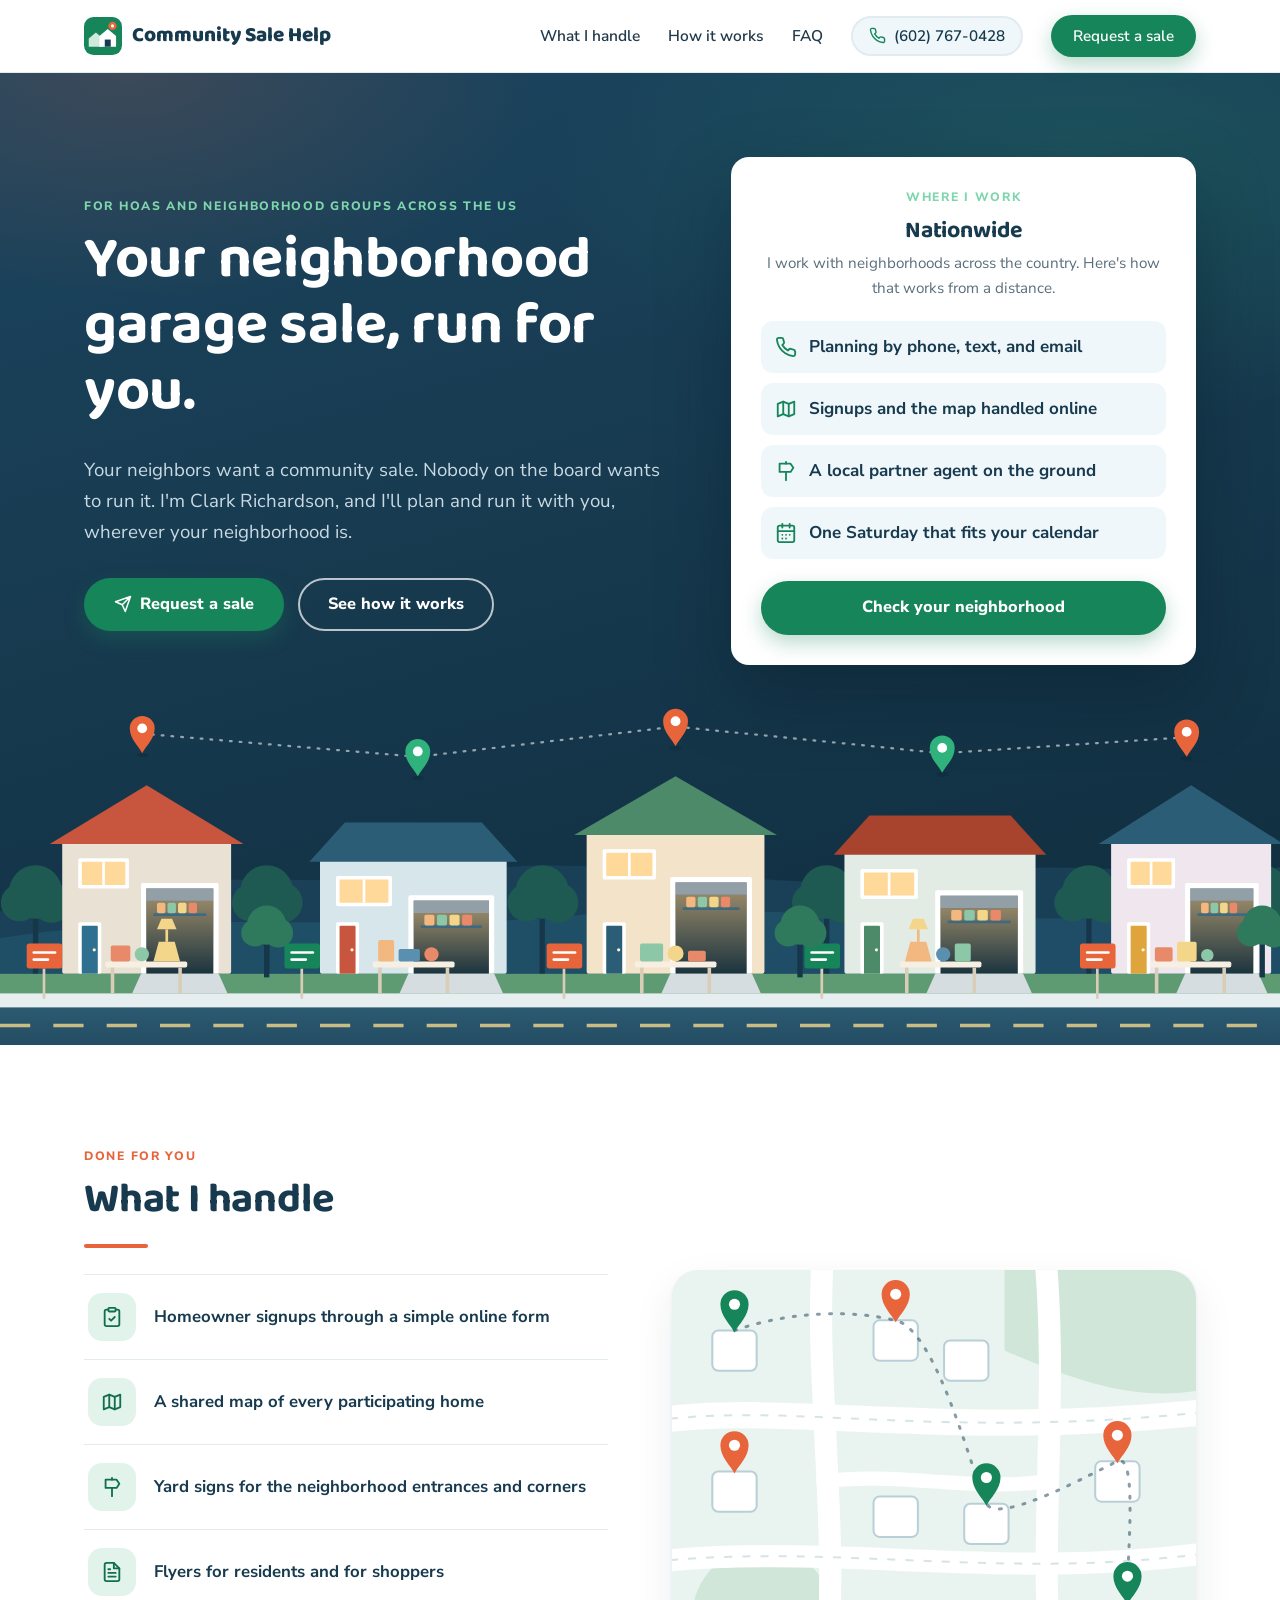
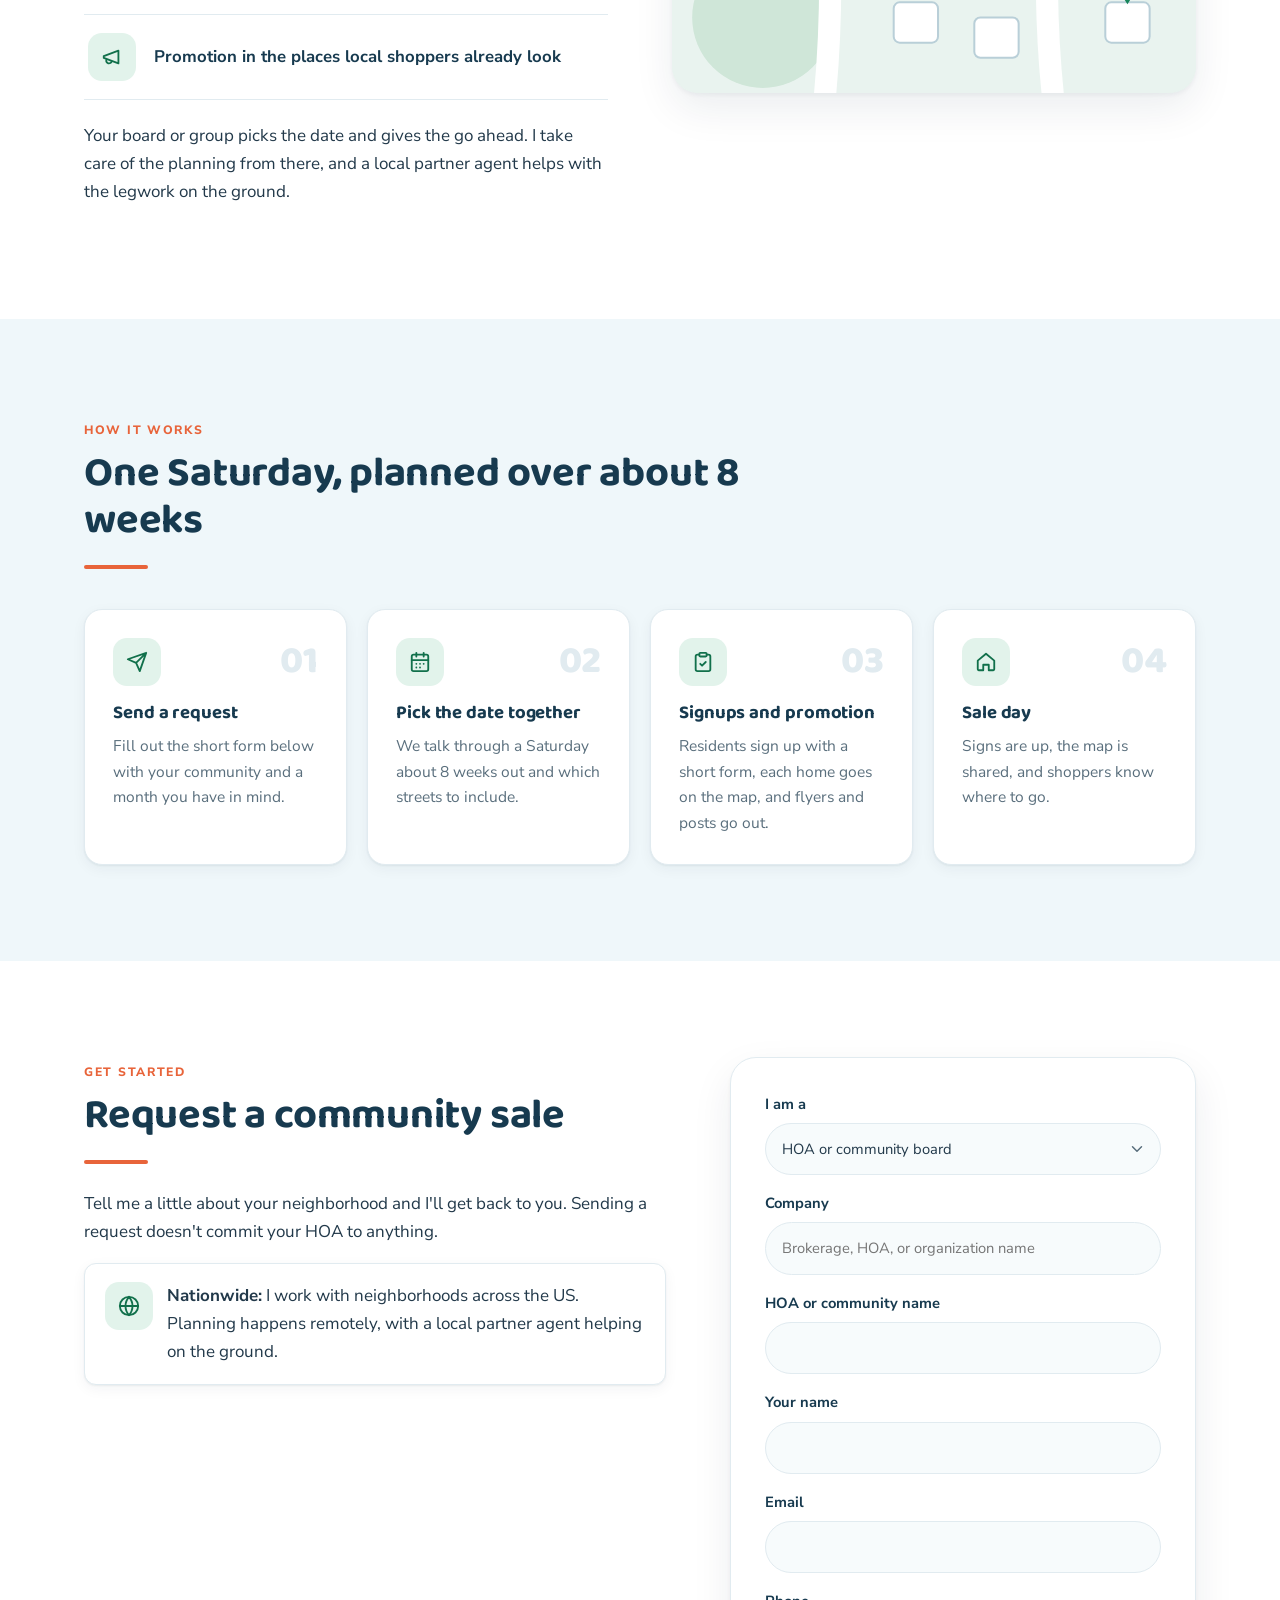
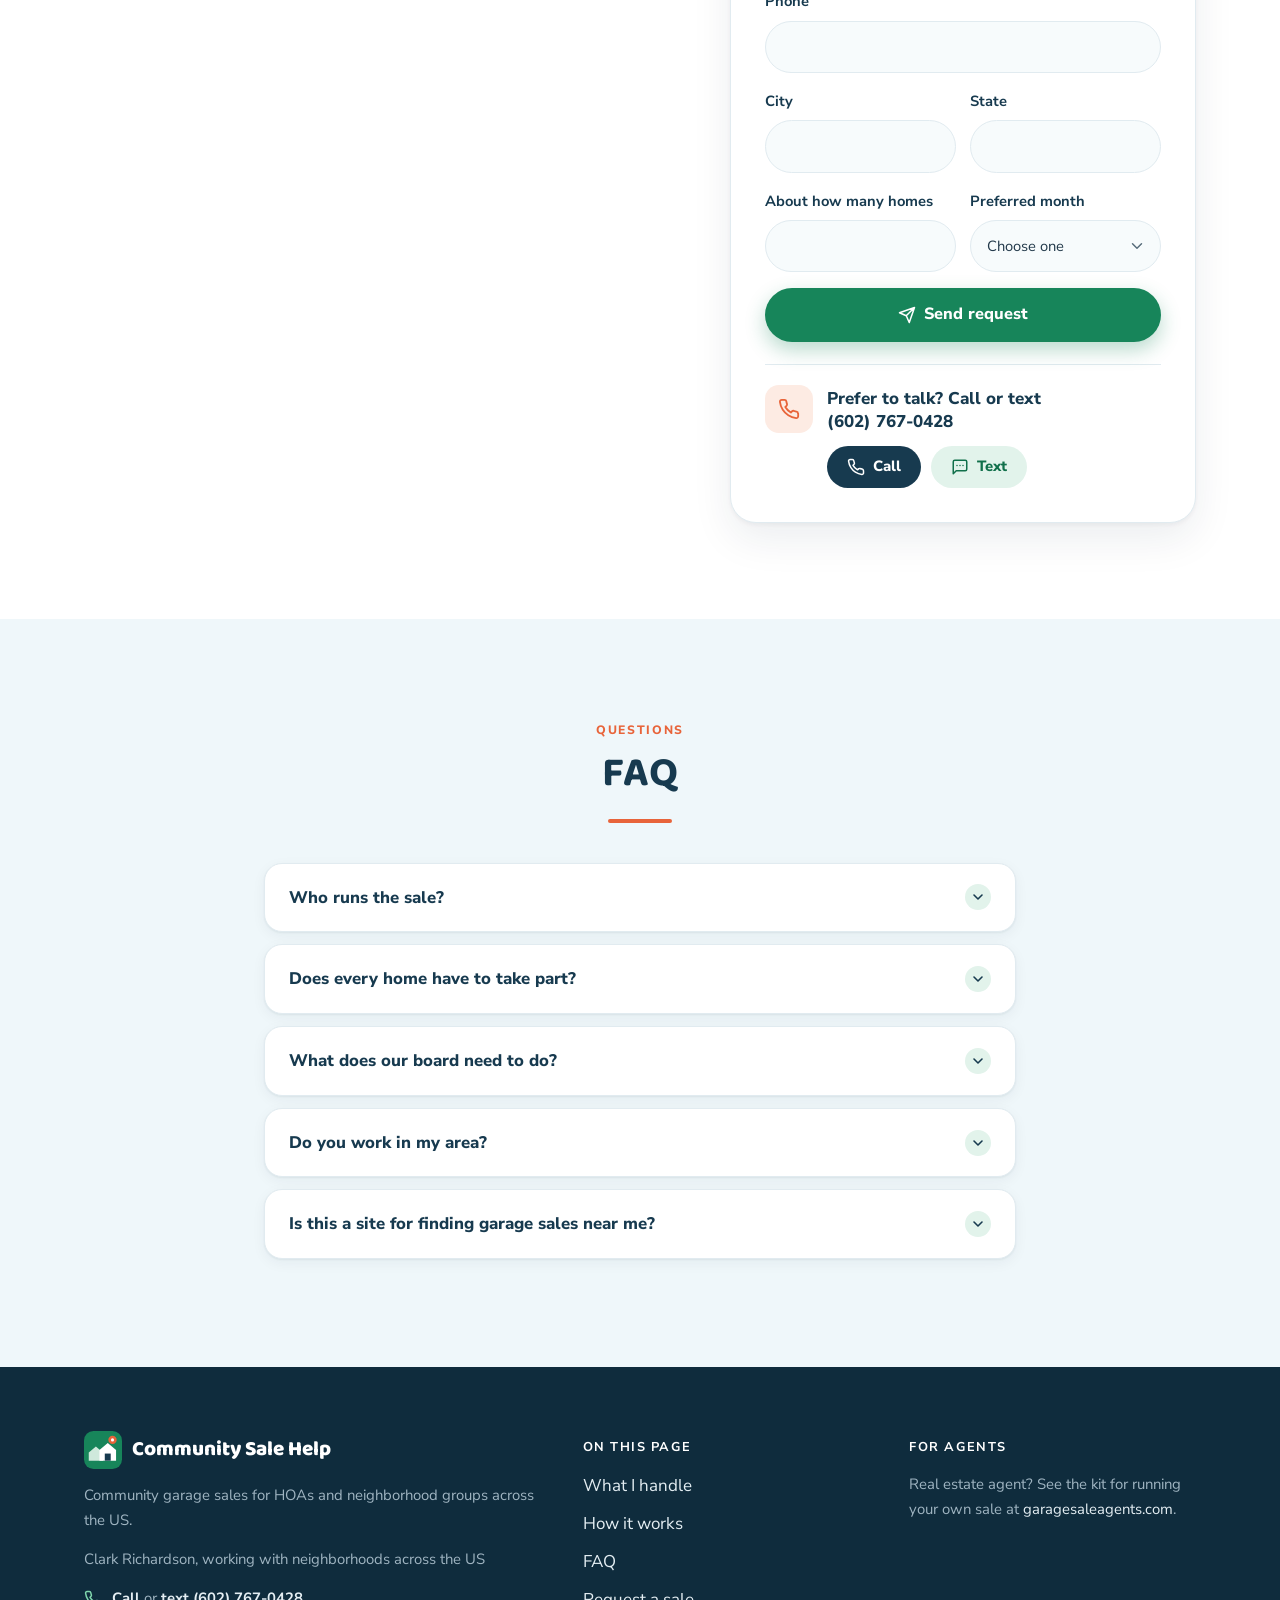
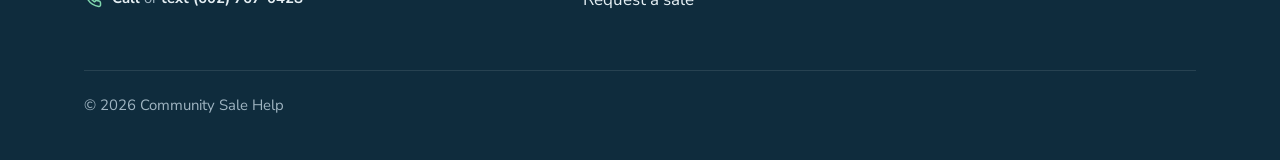
==== index.html @ 9a4fcc79 "Stack I am a and Company fields full width" ====
<!doctype html>
<html lang="en">
<head>
<meta charset="utf-8">
<meta name="viewport" content="width=device-width, initial-scale=1">
<title>Community Sale Help | Your neighborhood garage sale, run for you</title>
<meta name="description" content="A done for you community garage sale for HOAs and neighborhood groups anywhere in the US: signups, map, signs, flyers, and promotion.">
<meta name="theme-color" content="#173a4f">
<link rel="preload" href="fonts/baloo2.woff2" as="font" type="font/woff2" crossorigin>
<link rel="preload" href="fonts/nunitosans.woff2" as="font" type="font/woff2" crossorigin>
<link rel="stylesheet" href="styles.css">
<link rel="icon" href="assets/mark-hoa.svg" type="image/svg+xml">
</head>
<body class="theme-hoa">
<svg width="0" height="0" style="position:absolute" aria-hidden="true">
  <defs>
    <symbol id="i-check" viewBox="0 0 24 24"><path d="M20 6 9 17l-5-5"/></symbol>
    <symbol id="i-arrow" viewBox="0 0 24 24"><path d="M5 12h14M13 6l6 6-6 6"/></symbol>
    <symbol id="i-pin" viewBox="0 0 24 24"><path d="M20 10c0 6-8 12-8 12s-8-6-8-12a8 8 0 0 1 16 0Z"/><circle cx="12" cy="10" r="3"/></symbol>
    <symbol id="i-calendar" viewBox="0 0 24 24"><rect x="3" y="4" width="18" height="18" rx="2"/><path d="M16 2v4M8 2v4M3 10h18M8 14h.01M12 14h.01M16 14h.01M8 18h.01M12 18h.01"/></symbol>
    <symbol id="i-clipboard" viewBox="0 0 24 24"><rect x="8" y="2" width="8" height="4" rx="1"/><path d="M16 4h2a2 2 0 0 1 2 2v14a2 2 0 0 1-2 2H6a2 2 0 0 1-2-2V6a2 2 0 0 1 2-2h2"/><path d="m9 14 2 2 4-4"/></symbol>
    <symbol id="i-map" viewBox="0 0 24 24"><path d="M3 6.5 9 4l6 2.5L21 4v13.5L15 20l-6-2.5L3 20z"/><path d="M9 4v13.5M15 6.5V20"/></symbol>
    <symbol id="i-sign" viewBox="0 0 24 24"><path d="M12 13v9M12 2v2"/><path d="M5 4h12l3 4.5-3 4.5H5z"/></symbol>
    <symbol id="i-file" viewBox="0 0 24 24"><path d="M14 2H6a2 2 0 0 0-2 2v16a2 2 0 0 0 2 2h12a2 2 0 0 0 2-2V8z"/><path d="M14 2v6h6M16 13H8M16 17H8M10 9H8"/></symbol>
    <symbol id="i-megaphone" viewBox="0 0 24 24"><path d="m3 11 16-6v14L3 13z"/><path d="M11.6 16.8a3 3 0 1 1-5.8-1.6"/></symbol>
    <symbol id="i-chat" viewBox="0 0 24 24"><path d="M21 15a2 2 0 0 1-2 2H7l-4 4V5a2 2 0 0 1 2-2h14a2 2 0 0 1 2 2z"/><path d="M8 9h8M8 13h5"/></symbol>
    <symbol id="i-clock" viewBox="0 0 24 24"><circle cx="12" cy="12" r="10"/><path d="M12 6v6l4 2"/></symbol>
    <symbol id="i-book" viewBox="0 0 24 24"><path d="M2 4h6a4 4 0 0 1 4 4v13a3 3 0 0 0-3-3H2z"/><path d="M22 4h-6a4 4 0 0 0-4 4v13a3 3 0 0 1 3-3h7z"/></symbol>
    <symbol id="i-home" viewBox="0 0 24 24"><path d="M3 10.5 12 3l9 7.5V20a1 1 0 0 1-1 1h-5v-6H9v6H4a1 1 0 0 1-1-1z"/></symbol>
    <symbol id="i-users" viewBox="0 0 24 24"><path d="M16 21v-2a4 4 0 0 0-4-4H6a4 4 0 0 0-4 4v2"/><circle cx="9" cy="7" r="4"/><path d="M22 21v-2a4 4 0 0 0-3-3.87M16 3.13a4 4 0 0 1 0 7.75"/></symbol>
    <symbol id="i-briefcase" viewBox="0 0 24 24"><rect x="2" y="7" width="20" height="14" rx="2"/><path d="M16 21V5a2 2 0 0 0-2-2h-4a2 2 0 0 0-2 2v16"/></symbol>
    <symbol id="i-send" viewBox="0 0 24 24"><path d="M22 2 11 13M22 2l-7 20-4-9-9-4z"/></symbol>
    <symbol id="i-lock" viewBox="0 0 24 24"><rect x="3" y="11" width="18" height="11" rx="2"/><path d="M7 11V7a5 5 0 0 1 10 0v4"/></symbol>
    <symbol id="i-tag" viewBox="0 0 24 24"><path d="M12.6 2.6A2 2 0 0 0 11.2 2H4a2 2 0 0 0-2 2v7.2a2 2 0 0 0 .6 1.4l8.7 8.7a2.4 2.4 0 0 0 3.4 0l6.6-6.6a2.4 2.4 0 0 0 0-3.4z"/><circle cx="7.5" cy="7.5" r="1.5"/></symbol>
    <symbol id="i-download" viewBox="0 0 24 24"><path d="M21 15v4a2 2 0 0 1-2 2H5a2 2 0 0 1-2-2v-4M7 10l5 5 5-5M12 15V3"/></symbol>
    <symbol id="i-hand" viewBox="0 0 24 24"><path d="M18 11V6a2 2 0 0 0-4 0M14 10V4a2 2 0 0 0-4 0v2M10 10.5V6a2 2 0 0 0-4 0v8"/><path d="M18 8a2 2 0 1 1 4 0v6a8 8 0 0 1-8 8h-2c-2.8 0-4.5-.9-5.9-2.4l-3.6-3.6a2 2 0 0 1 2.8-2.8L7 15"/></symbol>
    <symbol id="i-phone" viewBox="0 0 24 24"><path d="M22 16.9v3a2 2 0 0 1-2.2 2 19.8 19.8 0 0 1-8.6-3.1 19.5 19.5 0 0 1-6-6A19.8 19.8 0 0 1 2.1 4.2 2 2 0 0 1 4.1 2h3a2 2 0 0 1 2 1.7c.1.9.4 1.8.7 2.7a2 2 0 0 1-.5 2.1L8 9.8a16 16 0 0 0 6 6l1.3-1.3a2 2 0 0 1 2.1-.4c.9.3 1.8.6 2.7.7a2 2 0 0 1 1.7 2z"/></symbol>
    <symbol id="i-sms" viewBox="0 0 24 24"><path d="M21 15a2 2 0 0 1-2 2H7l-4 4V5a2 2 0 0 1 2-2h14a2 2 0 0 1 2 2z"/><path d="M8 10h.01M12 10h.01M16 10h.01"/></symbol>
    <symbol id="i-globe" viewBox="0 0 24 24"><circle cx="12" cy="12" r="10"/><path d="M2 12h20M12 2a15 15 0 0 1 0 20M12 2a15 15 0 0 0 0 20"/></symbol>
  </defs>
</svg>

<header class="topbar">
  <div class="wrap topbar-inner">
    <a class="brand" href="#top" aria-label="Community Sale Help home">
      <img class="brand-mark" src="assets/mark-hoa.svg" alt="" width="38" height="38">
      <span>Community Sale Help</span>
    </a>
    <nav class="nav" aria-label="Main">
      <a href="#handle">What I handle</a>
      <a href="#how">How it works</a>
      <a href="#faq">FAQ</a>
      <a class="btn btn-call" href="tel:+16027670428" aria-label="Call (602) 767-0428"><svg class="icon" aria-hidden="true"><use href="#i-phone"/></svg><span class="call-num">(602) 767-0428</span><span class="call-short">Call</span></a>
      <a class="btn btn-primary nav-cta" href="#request">Request a sale</a>
    </nav>
  </div>
</header>

<main id="top">

  <section class="hero">
    <div class="wrap hero-grid">
      <div>
        <p class="eyebrow">For HOAs and neighborhood groups across the US</p>
        <h1>Your neighborhood garage sale, run for you.</h1>
        <p class="lede">Your neighbors want a community sale. Nobody on the board wants to run it. I'm Clark Richardson, and I'll plan and run it with you, wherever your neighborhood is.</p>
        <div class="hero-ctas">
          <a class="btn btn-primary" href="#request"><svg class="icon" aria-hidden="true"><use href="#i-send"/></svg> Request a sale</a>
          <a class="btn btn-outline" href="#how">See how it works</a>
        </div>
      </div>

      <aside class="hero-card" aria-label="Nationwide">
        <p class="eyebrow" style="display:block;text-align:center">Where I work</p>
        <h2>Nationwide</h2>
        <p class="sub">I work with neighborhoods across the country. Here's how that works from a distance.</p>
        <ul class="area-list">
          <li><svg class="icon" aria-hidden="true"><use href="#i-phone"/></svg>Planning by phone, text, and email</li>
          <li><svg class="icon" aria-hidden="true"><use href="#i-map"/></svg>Signups and the map handled online</li>
          <li><svg class="icon" aria-hidden="true"><use href="#i-sign"/></svg>A local partner agent on the ground</li>
          <li><svg class="icon" aria-hidden="true"><use href="#i-calendar"/></svg>One Saturday that fits your calendar</li>
        </ul>
        <a class="btn btn-primary btn-block" href="#request">Check your neighborhood</a>
      </aside>
    </div>
    <div class="hero-art"><img src="assets/street.svg" alt="Illustration of a neighborhood street with open garages, sale tables, and map pins above the homes" width="1440" height="380"></div>
  </section>

  <section id="handle" class="section">
    <div class="wrap two-col even">
      <div>
        <p class="eyebrow">Done for you</p>
        <h2>What I handle</h2>
        <span class="bar"></span>
        <ul class="rows">
          <li><span class="tile"><svg class="icon" aria-hidden="true"><use href="#i-clipboard"/></svg></span>Homeowner signups through a simple online form</li>
          <li><span class="tile"><svg class="icon" aria-hidden="true"><use href="#i-map"/></svg></span>A shared map of every participating home</li>
          <li><span class="tile"><svg class="icon" aria-hidden="true"><use href="#i-sign"/></svg></span>Yard signs for the neighborhood entrances and corners</li>
          <li><span class="tile"><svg class="icon" aria-hidden="true"><use href="#i-file"/></svg></span>Flyers for residents and for shoppers</li>
          <li><span class="tile"><svg class="icon" aria-hidden="true"><use href="#i-megaphone"/></svg></span>Promotion in the places local shoppers already look</li>
        </ul>
        <p style="margin-top:22px">Your board or group picks the date and gives the go ahead. I take care of the planning from there, and a local partner agent helps with the legwork on the ground.</p>
      </div>
      <div class="art-card"><img src="assets/map.svg" alt="Illustration of a neighborhood map with pins on participating homes" width="520" height="420" loading="lazy"></div>
    </div>
  </section>

  <section id="how" class="section section-ice">
    <div class="wrap">
      <div class="section-head">
        <p class="eyebrow">How it works</p>
        <h2>One Saturday, planned over about 8 weeks</h2>
        <span class="bar"></span>
      </div>
      <div class="steps">
        <div class="card step">
          <div class="step-top"><span class="tile"><svg class="icon" aria-hidden="true"><use href="#i-send"/></svg></span><span class="num">01</span></div>
          <h3>Send a request</h3>
          <p>Fill out the short form below with your community and a month you have in mind.</p>
        </div>
        <div class="card step">
          <div class="step-top"><span class="tile"><svg class="icon" aria-hidden="true"><use href="#i-calendar"/></svg></span><span class="num">02</span></div>
          <h3>Pick the date together</h3>
          <p>We talk through a Saturday about 8 weeks out and which streets to include.</p>
        </div>
        <div class="card step">
          <div class="step-top"><span class="tile"><svg class="icon" aria-hidden="true"><use href="#i-clipboard"/></svg></span><span class="num">03</span></div>
          <h3>Signups and promotion</h3>
          <p>Residents sign up with a short form, each home goes on the map, and flyers and posts go out.</p>
        </div>
        <div class="card step">
          <div class="step-top"><span class="tile"><svg class="icon" aria-hidden="true"><use href="#i-home"/></svg></span><span class="num">04</span></div>
          <h3>Sale day</h3>
          <p>Signs are up, the map is shared, and shoppers know where to go.</p>
        </div>
      </div>
    </div>
  </section>

  <section id="request" class="section">
    <div class="wrap two-col">
      <div>
        <p class="eyebrow">Get started</p>
        <h2>Request a community sale</h2>
        <span class="bar"></span>
        <p>Tell me a little about your neighborhood and I'll get back to you. Sending a request doesn't commit your HOA to anything.</p>
        <div class="area"><span class="tile"><svg class="icon" aria-hidden="true"><use href="#i-globe"/></svg></span><p><strong>Nationwide:</strong> I work with neighborhoods across the US. Planning happens remotely, with a local partner agent helping on the ground.</p></div>
      </div>
      <div class="card form-card">
        <!-- Submissions go to hello@deklutternow.com via FormSubmit. JS posts JSON to the /ajax/ endpoint; without JS the browser posts to the regular endpoint. -->
        <form id="hoa-form" action="https://formsubmit.co/hello@deklutternow.com" data-ajax="https://formsubmit.co/ajax/hello@deklutternow.com" method="POST">
          <input type="hidden" name="_subject" value="New community sale request (communitysalehelp.com)">
          <input type="hidden" name="_template" value="table">
          <input type="hidden" name="_captcha" value="false">
          <input type="hidden" name="_source" value="communitysalehelp.com">
          <input type="text" name="_honey" class="hp" tabindex="-1" autocomplete="off" aria-hidden="true">
          <label>I am a
              <select name="role" required>
                <option value="Real estate agent">Real estate agent</option>
                <option value="HOA" selected>HOA or community board</option>
                <option value="Neighbor or resident">Neighbor or resident</option>
                <option value="Other">Other</option>
              </select>
            </label>
            <label>Company
              <input type="text" name="company" placeholder="Brokerage, HOA, or organization name" autocomplete="organization">
            </label>
          <label>HOA or community name
            <input type="text" name="community" required>
          </label>
          <label>Your name
            <input type="text" name="name" required autocomplete="name">
          </label>
          <label>Email
            <input type="email" name="email" required autocomplete="email">
          </label>
          <label>Phone
            <input type="tel" name="phone" autocomplete="tel">
          </label>
          <div class="row">
            <label>City
              <input type="text" name="city" required autocomplete="address-level2">
            </label>
            <label>State
              <input type="text" name="state" required autocomplete="address-level1">
            </label>
          </div>
          <div class="row">
            <label>About how many homes
              <input type="number" name="homes" min="1" inputmode="numeric">
            </label>
            <label>Preferred month
              <select name="month">
                <option value="">Choose one</option>
                <option>January</option><option>February</option><option>March</option>
                <option>April</option><option>May</option><option>June</option>
                <option>July</option><option>August</option><option>September</option>
                <option>October</option><option>November</option><option>December</option>
                <option>Not sure yet</option>
              </select>
            </label>
          </div>
          <button class="btn btn-primary btn-block" type="submit"><svg class="icon" aria-hidden="true"><use href="#i-send"/></svg> Send request</button>
          <p id="form-status" class="form-status" role="status" aria-live="polite"></p>
        </form>
        <div class="talk">
          <span class="tile tile-2"><svg class="icon" aria-hidden="true"><use href="#i-phone"/></svg></span>
          <div class="talk-body">
            <p class="talk-title">Prefer to talk? Call or text <span class="nowrap">(602) 767-0428</span></p>
            <div class="talk-actions">
              <a class="btn btn-dark btn-sm" href="tel:+16027670428"><svg class="icon" aria-hidden="true"><use href="#i-phone"/></svg> Call</a>
              <a class="btn btn-soft btn-sm" href="sms:+16027670428"><svg class="icon" aria-hidden="true"><use href="#i-sms"/></svg> Text</a>
            </div>
          </div>
        </div>
      </div>
    </div>
  </section>

  <section id="faq" class="section section-ice">
    <div class="wrap narrow">
      <div class="section-head center" style="margin-left:auto;margin-right:auto">
        <p class="eyebrow">Questions</p>
        <h2>FAQ</h2>
        <span class="bar"></span>
      </div>
      <details>
        <summary>Who runs the sale?</summary>
        <p>I do. I'm Clark Richardson. I coordinate everything remotely, a local partner agent helps on the ground, and you'll deal with me directly.</p>
      </details>
      <details>
        <summary>Does every home have to take part?</summary>
        <p>No. Signing up is up to each household. Only the homes that sign up go on the map.</p>
      </details>
      <details>
        <summary>What does our board need to do?</summary>
        <p>Pick a date, give the go ahead, and help get the word to residents through your usual channels if you can.</p>
      </details>
      <details>
        <summary>Do you work in my area?</summary>
        <p>I work with neighborhoods anywhere in the US. Planning happens remotely by phone, text, and email, and a local partner agent helps on the ground. Send a request and tell me where you are.</p>
      </details>
      <details>
        <summary>Is this a site for finding garage sales near me?</summary>
        <p>No. This is for HOAs and neighborhood groups who want a community sale organized for them.</p>
      </details>
    </div>
  </section>

</main>

<footer class="footer">
  <div class="wrap footer-inner">
    <div>
      <p class="brand"><img class="brand-mark" src="assets/mark-hoa.svg" alt="" width="38" height="38"><span>Community Sale Help</span></p>
      <p class="small">Community garage sales for HOAs and neighborhood groups across the US.</p>
      <p class="small">Clark Richardson, working with neighborhoods across the US</p>
      <p class="small footer-phone"><svg class="icon" aria-hidden="true"><use href="#i-phone"/></svg><span><a href="tel:+16027670428">Call</a> or <a href="sms:+16027670428">text</a> <a class="nowrap" href="tel:+16027670428">(602) 767-0428</a></span></p>
    </div>
    <div>
      <h4>On this page</h4>
      <nav class="footer-nav" aria-label="Footer">
        <a href="#handle">What I handle</a>
        <a href="#how">How it works</a>
        <a href="#faq">FAQ</a>
        <a href="#request">Request a sale</a>
      </nav>
    </div>
    <div>
      <h4>For agents</h4>
      <p class="small agent-link">Real estate agent? See the kit for running your own sale at <a href="https://garagesaleagents.com">garagesaleagents.com</a>.</p>
    </div>
  </div>
  <div class="wrap"><p class="small copy">&copy; 2026 Community Sale Help</p></div>
</footer>

<script>
// Placeholder links: explain instead of failing silently until the Gumroad URLs are added.
(function () {
  document.querySelectorAll('a[data-placeholder]').forEach(function (a) {
    a.addEventListener('click', function (e) {
      if (a.getAttribute('href').indexOf('#') === 0) {
        e.preventDefault();
        a.textContent = 'Coming soon';
      }
    });
  });
})();
// HOA request form: send to FormSubmit by AJAX and show the result inline.
(function () {
  var form = document.getElementById('hoa-form');
  if (!form) return;
  var status = document.getElementById('form-status');
  var button = form.querySelector('button[type="submit"]');
  var FAIL = 'Sorry, that did not go through. Please call or text (602) 767-0428 and I will take it from there.';
  form.addEventListener('submit', function (e) {
    e.preventDefault();
    var data = {};
    new FormData(form).forEach(function (v, k) { data[k] = typeof v === 'string' ? v.trim() : v; });
    if (data._honey) { form.reset(); status.className = 'form-status ok'; status.textContent = 'Thanks. Your request is in.'; return; }
    delete data._honey;
    data._replyto = data.email;
    data._subject = 'New request: ' + (data.role || 'Other') + ' (' + (data._source || location.hostname) + ')';
    button.disabled = true;
    var label = button.innerHTML;
    button.textContent = 'Sending...';
    status.className = 'form-status'; status.textContent = '';
    fetch(form.getAttribute('data-ajax'), {
      method: 'POST',
      headers: { 'Content-Type': 'application/json', 'Accept': 'application/json' },
      body: JSON.stringify(data)
    }).then(function (r) {
      return r.json().catch(function () { return {}; }).then(function (j) { return { ok: r.ok, j: j }; });
    }).then(function (res) {
      var s = res.j && res.j.success;
      if (res.ok && (s === true || s === 'true')) {
        form.reset();
        status.className = 'form-status ok';
        status.textContent = 'Thanks. Your request is in, and I will get back to you soon.';
      } else { throw new Error('failed'); }
    }).catch(function () {
      status.className = 'form-status err';
      status.textContent = FAIL;
    }).then(function () { button.disabled = false; button.innerHTML = label; });
  });
})();
</script>
</body>
</html>
---- styles.css ----
/* Shared design system for garagesaleagents.com and communitysalehelp.com */
@font-face{font-family:"Baloo 2";src:url(fonts/baloo2.woff2) format("woff2");font-weight:400 800;font-display:swap}
@font-face{font-family:"Nunito Sans";src:url(fonts/nunitosans.woff2) format("woff2");font-weight:200 1000;font-display:swap}

:root{
  --navy:#173a4f; --navy-deep:#0f2c3d; --ink:#22394a; --muted:#5a6f7d;
  --ice:#eff7fa; --line:#e1ebf0; --white:#fff;
  --green:#17855a; --green-dark:#11704b; --green-soft:#e2f3eb;
  --orange:#e8643a; --orange-dark:#c94f28; --orange-soft:#fdebe3;
  --accent:var(--orange); --accent-dark:var(--orange-dark); --accent-soft:var(--orange-soft);
  --accent2:var(--green); --accent2-soft:var(--green-soft);
  --r-sm:12px; --r:18px; --r-lg:26px;
  --shadow-sm:0 1px 2px rgba(15,44,61,.06),0 4px 14px rgba(15,44,61,.05);
  --shadow:0 2px 4px rgba(15,44,61,.05),0 16px 40px rgba(15,44,61,.08);
  --shadow-lg:0 30px 70px rgba(6,24,36,.35);
}
.theme-hoa{--accent:var(--green);--accent-dark:var(--green-dark);--accent-soft:var(--green-soft);--accent2:var(--orange);--accent2-soft:var(--orange-soft)}

*{box-sizing:border-box}
html{scroll-behavior:smooth;scroll-padding-top:84px}
body{margin:0;font-family:"Nunito Sans",system-ui,-apple-system,"Segoe UI",Roboto,Arial,sans-serif;color:var(--ink);background:var(--white);line-height:1.65;font-size:17px;-webkit-font-smoothing:antialiased}
h1,h2,h3{font-family:"Baloo 2","Nunito Sans",system-ui,sans-serif;color:var(--navy);line-height:1.12;margin:0 0 .5em;font-weight:700;letter-spacing:-.005em}
h1{font-size:clamp(2.3rem,5.4vw,3.7rem)}
h2{font-size:clamp(1.85rem,3.6vw,2.6rem)}
h3{font-size:1.28rem;line-height:1.25}
p{margin:0 0 1em}
a{color:var(--accent-dark)}
img,svg{max-width:100%}
.wrap{max-width:1160px;margin:0 auto;padding:0 24px}
.narrow{max-width:800px}
.small{font-size:.93rem;color:var(--muted)}
.eyebrow{display:inline-block;text-transform:uppercase;letter-spacing:.14em;font-size:.76rem;font-weight:800;color:var(--accent2);margin-bottom:.9em}
.bar{display:block;width:64px;height:4px;border-radius:4px;background:var(--accent2);margin:6px 0 26px}
.center{text-align:center}
.center .bar{margin-left:auto;margin-right:auto}
.icon{width:22px;height:22px;flex:none;stroke:currentColor;fill:none;stroke-width:2;stroke-linecap:round;stroke-linejoin:round}
.sr-only{position:absolute;width:1px;height:1px;overflow:hidden;clip:rect(0 0 0 0)}

/* Nav */
.topbar{position:sticky;top:0;z-index:20;background:rgba(255,255,255,.92);backdrop-filter:saturate(1.4) blur(10px);border-bottom:1px solid var(--line)}
.topbar-inner{display:flex;align-items:center;justify-content:space-between;gap:20px;height:72px}
.brand{display:flex;align-items:center;gap:10px;font-family:"Baloo 2",sans-serif;font-weight:800;font-size:1.3rem;text-decoration:none;color:var(--navy);line-height:1}
.brand-mark{width:38px;height:38px}
.nav{display:flex;align-items:center;gap:28px}
.nav a{text-decoration:none;color:var(--ink);font-weight:600;font-size:.97rem}
.nav a:hover{color:var(--accent-dark)}
.nav .btn{color:#fff;padding:10px 20px;font-size:.95rem}

/* Buttons */
.btn{display:inline-flex;align-items:center;justify-content:center;gap:8px;padding:15px 28px;border-radius:999px;font-family:"Nunito Sans",sans-serif;font-weight:800;font-size:1.02rem;text-decoration:none;border:2px solid transparent;cursor:pointer;transition:background .15s,transform .15s,box-shadow .15s,color .15s;line-height:1.2}
.btn .icon{width:18px;height:18px}
.btn-primary{background:var(--accent);color:#fff;box-shadow:0 8px 20px color-mix(in srgb,var(--accent) 30%,transparent)}
.btn-primary:hover{background:var(--accent-dark);transform:translateY(-1px)}
.btn-dark{background:var(--navy);color:#fff}
.btn-dark:hover{background:var(--navy-deep)}
.btn-outline{background:transparent;border-color:rgba(255,255,255,.7);color:#fff}
.btn-outline:hover{background:#fff;color:var(--navy)}
.btn-light{background:#fff;color:var(--navy)}
.btn-light:hover{background:var(--ice)}
.btn-block{width:100%}

/* Hero */
.hero{position:relative;color:#d9e6ee;background:
  radial-gradient(900px 420px at 85% 10%,rgba(47,178,124,.18),transparent 60%),
  radial-gradient(700px 380px at 10% 0%,rgba(232,100,58,.16),transparent 60%),
  linear-gradient(165deg,#1b4560 0%,var(--navy) 45%,var(--navy-deep) 100%);overflow:hidden}
.hero-grid{display:grid;grid-template-columns:1.12fr .88fr;gap:56px;align-items:center;padding:84px 24px 36px}
.hero h1{color:#fff}
.hero .eyebrow{color:#7fd6ad}
.theme-agents .hero .eyebrow{color:#ffb595}
.lede{font-size:1.17rem;color:#c9d9e3;max-width:600px}
.hero-ctas{display:flex;gap:14px;flex-wrap:wrap;margin-top:30px}
.hero-art{display:block;width:100%;height:auto;min-height:150px;margin-top:6px}
.hero-art img{display:block;width:100%;height:auto}
.hero-card{background:#fff;color:var(--ink);border-radius:var(--r);padding:30px;box-shadow:var(--shadow-lg)}
.hero-card h2{font-size:1.45rem;text-align:center;margin-bottom:.3em}
.hero-card .sub{text-align:center;color:var(--muted);font-size:.95rem;margin-bottom:20px}
.hero-card .foot{border-top:1px solid var(--line);margin:20px 0 0;padding-top:14px;font-size:.9rem;color:var(--muted);display:flex;gap:8px;align-items:flex-start}
.hero-card .foot .icon{width:18px;height:18px;margin-top:3px;color:var(--accent2)}

/* Path options in hero card */
.path{display:flex;gap:16px;align-items:flex-start;padding:18px;border:1.5px solid var(--line);border-radius:var(--r-sm);text-decoration:none;color:var(--ink);transition:border-color .15s,box-shadow .15s,transform .15s;margin-bottom:12px;background:#fff}
.path:hover{border-color:var(--accent);box-shadow:var(--shadow-sm);transform:translateY(-1px)}
.path-hoa:hover{border-color:var(--green)}
.path-body{display:flex;flex-direction:column;gap:2px;flex:1}
.path strong{font-family:"Baloo 2",sans-serif;font-size:1.22rem;color:var(--navy);line-height:1.2}
.path span{color:var(--muted);font-size:.95rem;line-height:1.5}
.path .path-tag{font-size:.72rem;font-weight:800;text-transform:uppercase;letter-spacing:.12em;color:var(--orange)}
.path-hoa .path-tag{color:var(--green)}
.path .path-go{font-weight:800;color:var(--navy);margin-top:4px;display:inline-flex;align-items:center;gap:6px}
.path .path-go .icon{width:16px;height:16px}

/* Icon tiles */
.tile{display:grid;place-items:center;width:48px;height:48px;border-radius:14px;background:var(--accent-soft);color:var(--accent-dark);flex:none}
.tile-2{background:var(--accent2-soft);color:var(--accent2)}
.tile-orange{background:var(--orange-soft);color:var(--orange-dark)}
.tile-green{background:var(--green-soft);color:var(--green)}

/* Sections */
.section{padding:96px 0}
.section-ice{background:var(--ice)}
.two-col{display:grid;grid-template-columns:1.25fr 1fr;gap:64px;align-items:start}
.two-col.even{grid-template-columns:1fr 1fr;align-items:center}
.section-head{max-width:720px;margin-bottom:40px}
.section-head p:not(.eyebrow){color:var(--muted);font-size:1.08rem}

/* Check list */
.checks{list-style:none;padding:0;margin:0 0 1.4em;display:grid;gap:12px}
.checks li{display:flex;gap:14px;align-items:center;font-weight:600;color:var(--navy)}
.checks .dot{display:grid;place-items:center;width:30px;height:30px;border-radius:50%;background:var(--accent2-soft);color:var(--accent2);flex:none}
.checks .dot .icon{width:16px;height:16px;stroke-width:2.6}
.hero .checks li{color:#fff}
.hero .checks .dot{background:rgba(255,255,255,.12);color:#7fd6ad}

/* Cards */
.card{background:#fff;border:1px solid var(--line);border-radius:var(--r);padding:28px;box-shadow:var(--shadow-sm);transition:transform .2s,box-shadow .2s}
.card:hover{transform:translateY(-3px);box-shadow:var(--shadow)}
.grid-3{display:grid;grid-template-columns:repeat(3,1fr);gap:20px}
.grid-4{display:grid;grid-template-columns:repeat(4,1fr);gap:20px}
.feature h3{margin:18px 0 6px;font-size:1.15rem}
.feature p{margin:0;color:var(--muted);font-size:.97rem}

/* Rows list (toolkit style) */
.rows{list-style:none;margin:0;padding:0;border-top:1px solid var(--line)}
.rows li{display:flex;gap:18px;align-items:center;padding:18px 4px;border-bottom:1px solid var(--line);font-weight:700;color:var(--navy);font-size:1.05rem}

/* Buy card */
.buy-card{position:sticky;top:100px;text-align:center;padding:36px 32px;border-radius:var(--r-lg);box-shadow:var(--shadow)}
.buy-card .tile{margin:0 auto 14px}
.price{font-family:"Baloo 2",sans-serif;font-size:4.4rem;font-weight:800;color:var(--navy);margin:0;line-height:1}
.currency{font-size:2.1rem;vertical-align:top;position:relative;top:.45em;margin-right:2px}
.price-note{color:var(--muted);margin:.5em 0 1.4em}
.buy-card .small{margin:1.1em 0 0}

/* Dark band */
.band{background:linear-gradient(135deg,var(--navy) 0%,var(--navy-deep) 100%);color:#c9d9e3;border-radius:var(--r-lg);padding:44px;display:grid;grid-template-columns:auto 1fr auto;gap:30px;align-items:center;position:relative;overflow:hidden;margin-top:64px}
.band::after{content:"";position:absolute;right:-80px;top:-80px;width:260px;height:260px;border-radius:50%;background:radial-gradient(circle,rgba(47,178,124,.25),transparent 70%)}
.band h3{color:#fff;font-size:1.5rem;margin:0 0 8px}
.band p{margin:0}
.band .eyebrow{color:#7fd6ad;margin-bottom:.5em}
.band .tile{width:64px;height:64px;border-radius:18px;background:rgba(255,255,255,.1);color:#fff}
.band .tile .icon{width:30px;height:30px}
.band .btn{position:relative;z-index:1;white-space:nowrap}

/* Area card */
.area{display:flex;gap:14px;align-items:flex-start;background:#fff;border:1px solid var(--line);border-radius:var(--r-sm);padding:18px 20px;box-shadow:var(--shadow-sm);margin-top:8px}
.area p{margin:0}
.area-list{list-style:none;margin:0 0 22px;padding:0;display:grid;gap:10px}
.area-list li{display:flex;gap:12px;align-items:center;padding:12px 14px;background:var(--ice);border-radius:var(--r-sm);font-weight:700;color:var(--navy)}
.area-list .icon{color:var(--accent)}

/* Illustration card */
.art-card{border-radius:var(--r-lg);overflow:hidden;box-shadow:var(--shadow);background:#e9f3ef}
.art-card img{display:block;width:100%;height:auto}

/* Form */
.form-card{position:sticky;top:100px;padding:34px;border-radius:var(--r-lg);box-shadow:var(--shadow)}
.form-card h3{margin-top:0}
form label{display:block;font-weight:700;font-size:.92rem;color:var(--navy);margin-bottom:16px}
form input,form select{display:block;width:100%;margin-top:7px;padding:13px 16px;border:1.5px solid var(--line);border-radius:999px;font:inherit;font-weight:400;background:#f7fbfc;color:var(--ink);transition:border-color .15s,box-shadow .15s}
form select{appearance:none;background-image:url("data:image/svg+xml,%3Csvg xmlns='http://www.w3.org/2000/svg' viewBox='0 0 24 24' fill='none' stroke='%235a6f7d' stroke-width='2' stroke-linecap='round' stroke-linejoin='round'%3E%3Cpath d='m6 9 6 6 6-6'/%3E%3C/svg%3E");background-repeat:no-repeat;background-position:right 14px center;background-size:18px;padding-right:40px}
form input:focus,form select:focus{outline:none;border-color:var(--accent);box-shadow:0 0 0 4px var(--accent-soft);background:#fff}
.row{display:grid;grid-template-columns:1fr 1fr;gap:14px}
.form-status{margin:14px 0 0;font-weight:700;color:var(--green)}
.form-status:empty{display:none}
.form-status.ok{background:var(--green-soft);color:var(--green-dark);padding:12px 16px;border-radius:12px}
.form-status.err{background:var(--orange-soft);color:var(--orange-dark);padding:12px 16px;border-radius:12px}
.hp{position:absolute!important;left:-9999px!important;width:1px;height:1px;opacity:0}
button[disabled]{opacity:.7;cursor:wait}
.form-note{display:flex;gap:8px;align-items:center;justify-content:center;margin:14px 0 0;color:var(--muted);font-size:.88rem}
.form-note .icon{width:16px;height:16px}

/* Steps */
.steps{display:grid;grid-template-columns:repeat(4,1fr);gap:20px;position:relative;counter-reset:s}
.step{position:relative}
.step-top{display:flex;align-items:center;justify-content:space-between;margin-bottom:16px}
.num{font-family:"Baloo 2",sans-serif;font-weight:800;font-size:2.4rem;line-height:1;color:var(--line)}
.step h3{font-size:1.16rem;margin:0 0 8px}
.step p{margin:0;color:var(--muted);font-size:.97rem}
.note{margin-top:30px;color:var(--muted);display:flex;gap:10px;align-items:center}
.note .icon{color:var(--accent2)}

/* FAQ */
details{background:#fff;border:1px solid var(--line);border-radius:var(--r);padding:0 24px;margin-bottom:12px;box-shadow:var(--shadow-sm);transition:box-shadow .2s}
details[open]{box-shadow:var(--shadow)}
summary{cursor:pointer;font-weight:800;color:var(--navy);padding:20px 36px 20px 0;list-style:none;position:relative;font-size:1.05rem}
summary::-webkit-details-marker{display:none}
summary::after{content:"";position:absolute;right:0;top:50%;width:26px;height:26px;margin-top:-13px;border-radius:50%;background:var(--accent-soft) url("data:image/svg+xml,%3Csvg xmlns='http://www.w3.org/2000/svg' viewBox='0 0 24 24' fill='none' stroke='%23173a4f' stroke-width='2.4' stroke-linecap='round' stroke-linejoin='round'%3E%3Cpath d='m6 9 6 6 6-6'/%3E%3C/svg%3E") center/16px no-repeat;transition:transform .2s}
details[open] summary::after{transform:rotate(180deg)}
details p{color:var(--muted);margin:0 0 20px}

/* Footer */
.footer{background:var(--navy-deep);color:#b8cad5;padding:64px 0 28px}
.footer a{color:#e4eef3;text-decoration:none}
.footer a:hover{color:#fff;text-decoration:underline}
.footer-inner{display:grid;grid-template-columns:1.6fr 1fr 1fr;gap:40px}
.footer .brand{color:#fff;margin-bottom:14px}
.footer h4{font-family:"Nunito Sans",sans-serif;text-transform:uppercase;letter-spacing:.12em;font-size:.8rem;color:#fff;margin:6px 0 14px}
.footer-nav{display:flex;flex-direction:column;gap:10px}
.footer .small{color:#9fb4c1}
.copy{margin-top:44px;border-top:1px solid rgba(255,255,255,.1);padding-top:22px}
.crosslink{display:inline-flex;gap:8px;align-items:center}

/* Responsive */
@media (max-width:980px){
  .hero-grid{grid-template-columns:1fr;gap:36px;padding-top:60px}
  .two-col,.two-col.even{grid-template-columns:1fr;gap:40px}
  .buy-card,.form-card{position:static}
  .grid-3{grid-template-columns:1fr 1fr}
  .grid-4,.steps{grid-template-columns:1fr 1fr}
  .band{grid-template-columns:1fr;text-align:left}
  .footer-inner{grid-template-columns:1fr 1fr}
  .footer-inner > div:first-child{grid-column:1/-1}
}
@media (max-width:720px){
  .nav a:not(.btn){display:none}
  .brand{font-size:1.08rem;white-space:nowrap}
  .nav .btn{padding:9px 14px;font-size:.88rem;white-space:nowrap}
  .topbar-inner{gap:10px}
  .feature{display:flex;gap:16px;align-items:center;padding:18px 20px}
  .feature h3{margin:0;font-size:1.05rem}
  .brand-mark{width:32px;height:32px}
  body{font-size:16px}
  .section{padding:68px 0}
  .wrap.hero-grid{padding:44px 20px 24px}
  .wrap{padding:0 20px}
  .grid-3,.grid-4,.steps{grid-template-columns:1fr}
  .row{grid-template-columns:1fr}
  .band{padding:30px}
  .band .btn{width:100%;white-space:normal}
  .hero-ctas .btn{width:100%}
  .hero-card{padding:22px}
  .form-card,.buy-card{padding:26px}
  .hero-art{min-height:120px;overflow:hidden}
  .hero-art img{width:180%;max-width:none;margin-left:-40%}
}

/* Phone contact */
.btn-call{background:var(--ice);color:var(--navy)!important;border-color:var(--line);padding:9px 16px!important;font-size:.95rem}
.btn-call:hover{background:#fff;border-color:var(--accent)}
.btn-call .icon{width:17px;height:17px;color:var(--accent)}
.btn-sm{padding:10px 18px;font-size:.93rem}
.btn-soft{background:var(--accent-soft);color:var(--accent-dark)}
.btn-soft:hover{background:var(--accent);color:#fff}
.talk{display:flex;gap:14px;align-items:flex-start;margin-top:22px;padding-top:20px;border-top:1px solid var(--line)}
.talk-title{font-weight:800;color:var(--navy);margin:2px 0 12px;line-height:1.4}
.talk-actions{display:flex;gap:10px;flex-wrap:wrap}
.footer-phone{display:flex;gap:10px;align-items:center}
.footer-phone .icon{width:18px;height:18px;color:#7fd6ad}
.footer-phone a{font-weight:700}
.nowrap{white-space:nowrap}
.call-short{display:none}
@media (max-width:720px){.btn-call .call-short{display:inline}}
@media (max-width:460px){.nav .nav-cta{display:none}}
@media (max-width:720px){
  .btn-call{padding:9px 14px!important;gap:6px}
  .btn-call .call-num{position:absolute;width:1px;height:1px;overflow:hidden;clip:rect(0 0 0 0)}
  .btn-call .icon{width:18px;height:18px}
  .nav{gap:8px}
  .brand{min-width:0}
  .brand span{overflow:hidden;text-overflow:ellipsis}
}
@media (prefers-reduced-motion:reduce){*{transition:none!important;scroll-behavior:auto!important}}
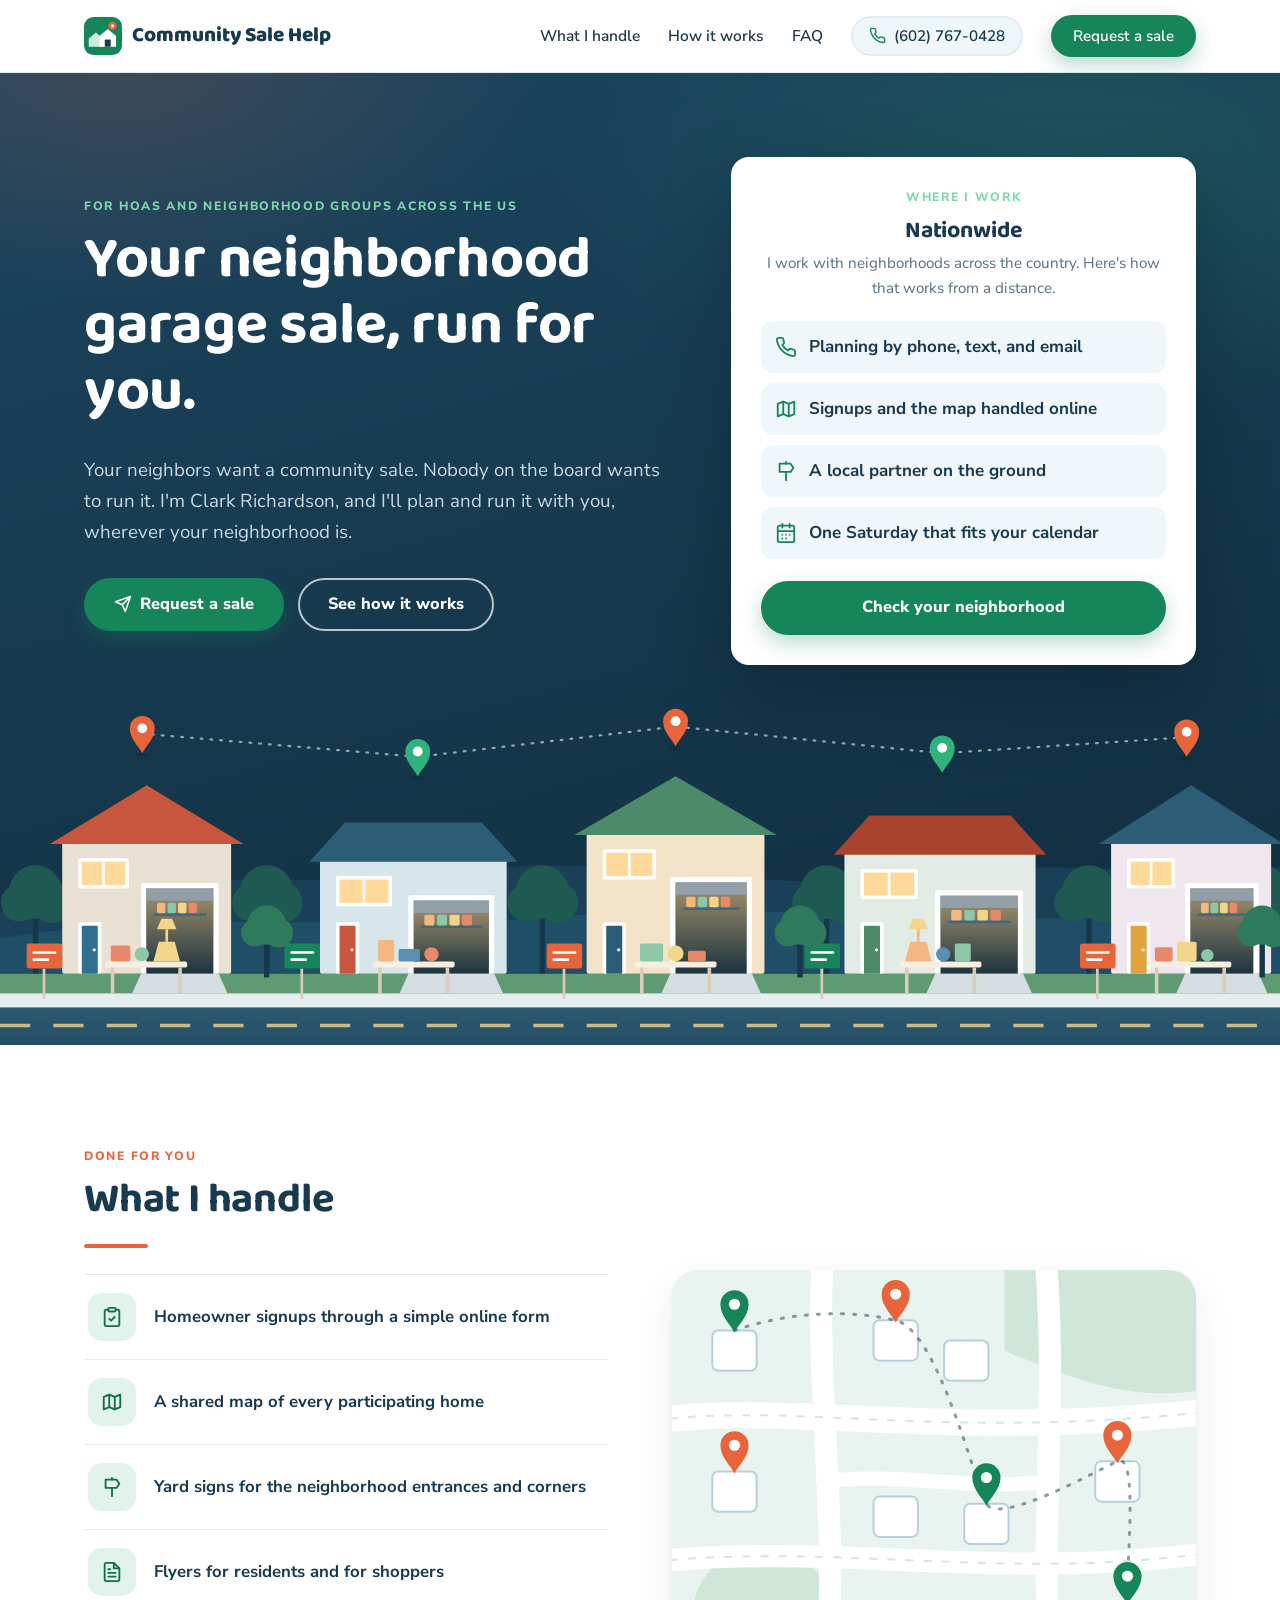
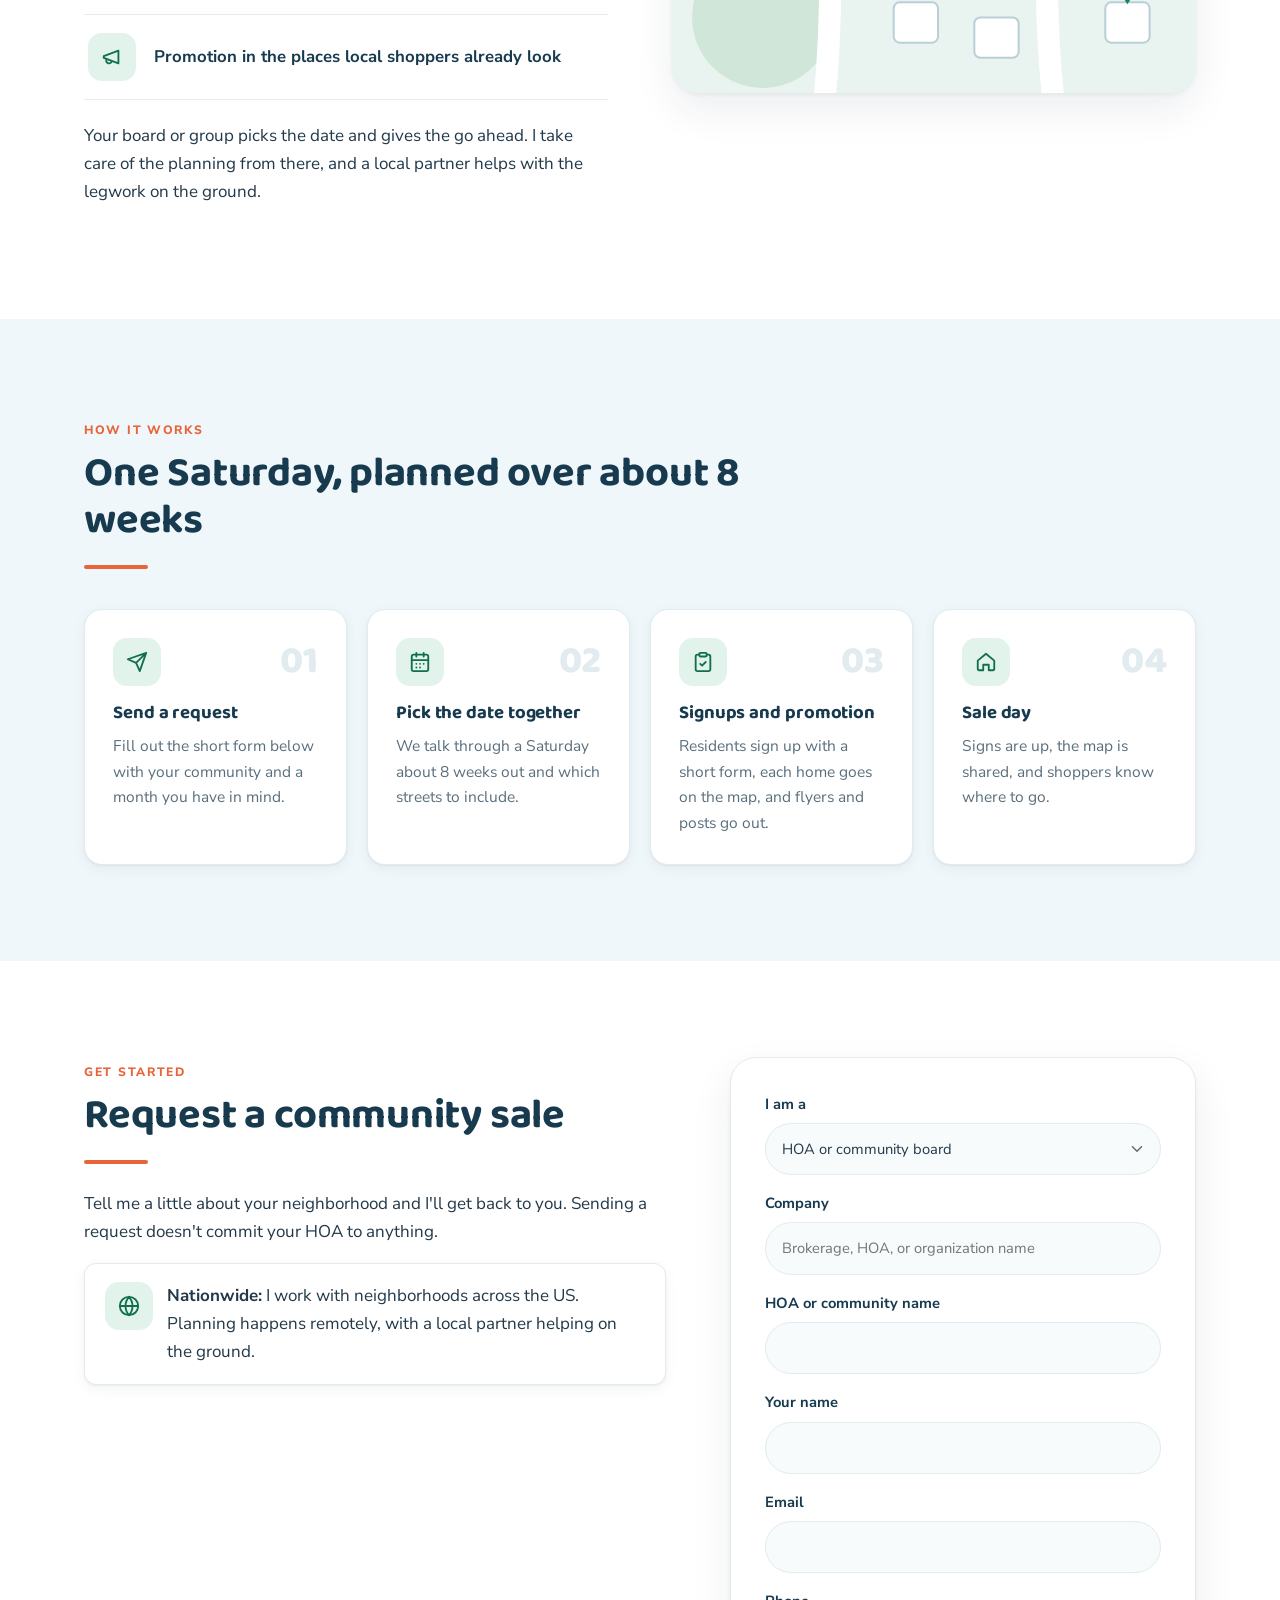
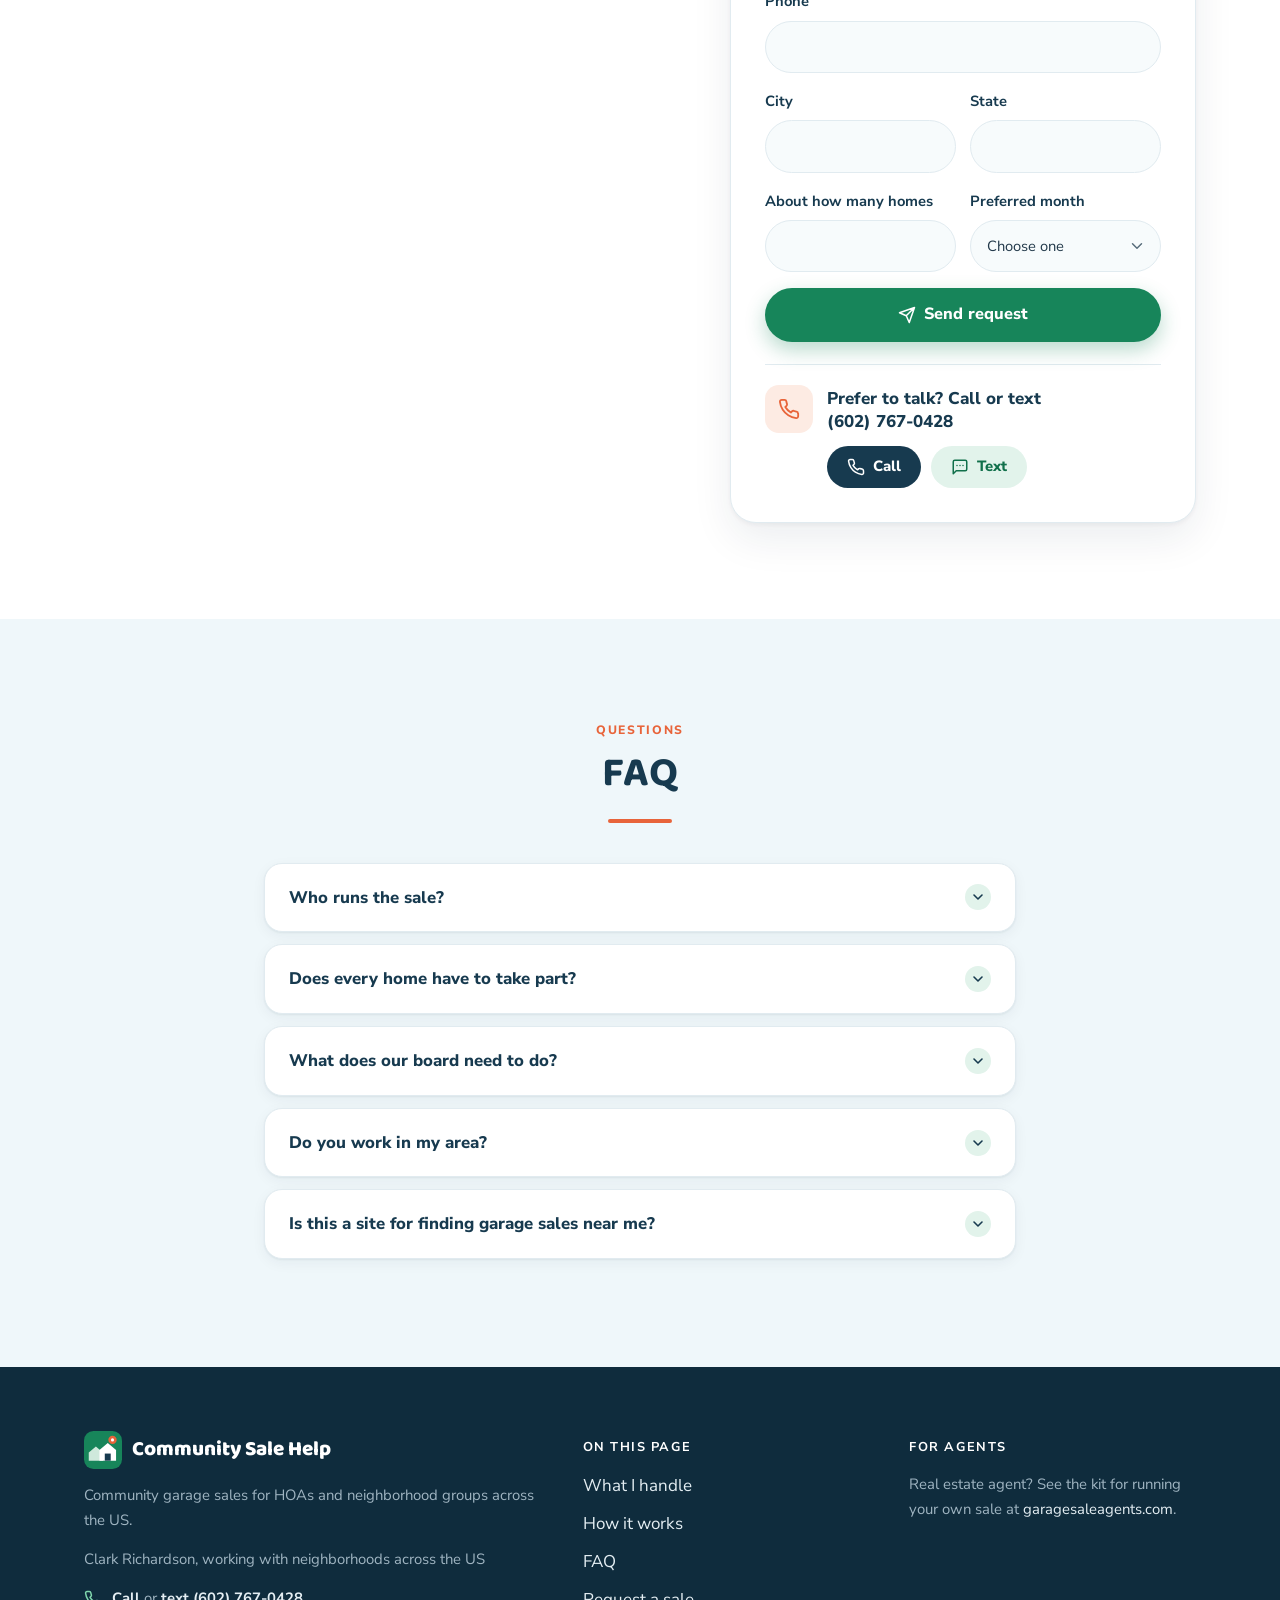
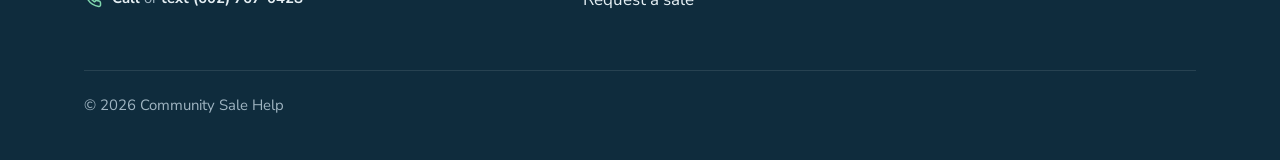
==== commit 0c5f0e04: "Say local partner instead of local partner agent" ====
--- a/index.html
+++ b/index.html
@@ -77,7 +77,7 @@
         <ul class="area-list">
           <li><svg class="icon" aria-hidden="true"><use href="#i-phone"/></svg>Planning by phone, text, and email</li>
           <li><svg class="icon" aria-hidden="true"><use href="#i-map"/></svg>Signups and the map handled online</li>
-          <li><svg class="icon" aria-hidden="true"><use href="#i-sign"/></svg>A local partner agent on the ground</li>
+          <li><svg class="icon" aria-hidden="true"><use href="#i-sign"/></svg>A local partner on the ground</li>
           <li><svg class="icon" aria-hidden="true"><use href="#i-calendar"/></svg>One Saturday that fits your calendar</li>
         </ul>
         <a class="btn btn-primary btn-block" href="#request">Check your neighborhood</a>
@@ -99,7 +99,7 @@
           <li><span class="tile"><svg class="icon" aria-hidden="true"><use href="#i-file"/></svg></span>Flyers for residents and for shoppers</li>
           <li><span class="tile"><svg class="icon" aria-hidden="true"><use href="#i-megaphone"/></svg></span>Promotion in the places local shoppers already look</li>
         </ul>
-        <p style="margin-top:22px">Your board or group picks the date and gives the go ahead. I take care of the planning from there, and a local partner agent helps with the legwork on the ground.</p>
+        <p style="margin-top:22px">Your board or group picks the date and gives the go ahead. I take care of the planning from there, and a local partner helps with the legwork on the ground.</p>
       </div>
       <div class="art-card"><img src="assets/map.svg" alt="Illustration of a neighborhood map with pins on participating homes" width="520" height="420" loading="lazy"></div>
     </div>
@@ -144,7 +144,7 @@
         <h2>Request a community sale</h2>
         <span class="bar"></span>
         <p>Tell me a little about your neighborhood and I'll get back to you. Sending a request doesn't commit your HOA to anything.</p>
-        <div class="area"><span class="tile"><svg class="icon" aria-hidden="true"><use href="#i-globe"/></svg></span><p><strong>Nationwide:</strong> I work with neighborhoods across the US. Planning happens remotely, with a local partner agent helping on the ground.</p></div>
+        <div class="area"><span class="tile"><svg class="icon" aria-hidden="true"><use href="#i-globe"/></svg></span><p><strong>Nationwide:</strong> I work with neighborhoods across the US. Planning happens remotely, with a local partner helping on the ground.</p></div>
       </div>
       <div class="card form-card">
         <!-- Submissions go to hello@deklutternow.com via FormSubmit. JS posts JSON to the /ajax/ endpoint; without JS the browser posts to the regular endpoint. -->
@@ -226,7 +226,7 @@
       </div>
       <details>
         <summary>Who runs the sale?</summary>
-        <p>I do. I'm Clark Richardson. I coordinate everything remotely, a local partner agent helps on the ground, and you'll deal with me directly.</p>
+        <p>I do. I'm Clark Richardson. I coordinate everything remotely, a local partner helps on the ground, and you'll deal with me directly.</p>
       </details>
       <details>
         <summary>Does every home have to take part?</summary>
@@ -238,7 +238,7 @@
       </details>
       <details>
         <summary>Do you work in my area?</summary>
-        <p>I work with neighborhoods anywhere in the US. Planning happens remotely by phone, text, and email, and a local partner agent helps on the ground. Send a request and tell me where you are.</p>
+        <p>I work with neighborhoods anywhere in the US. Planning happens remotely by phone, text, and email, and a local partner helps on the ground. Send a request and tell me where you are.</p>
       </details>
       <details>
         <summary>Is this a site for finding garage sales near me?</summary>
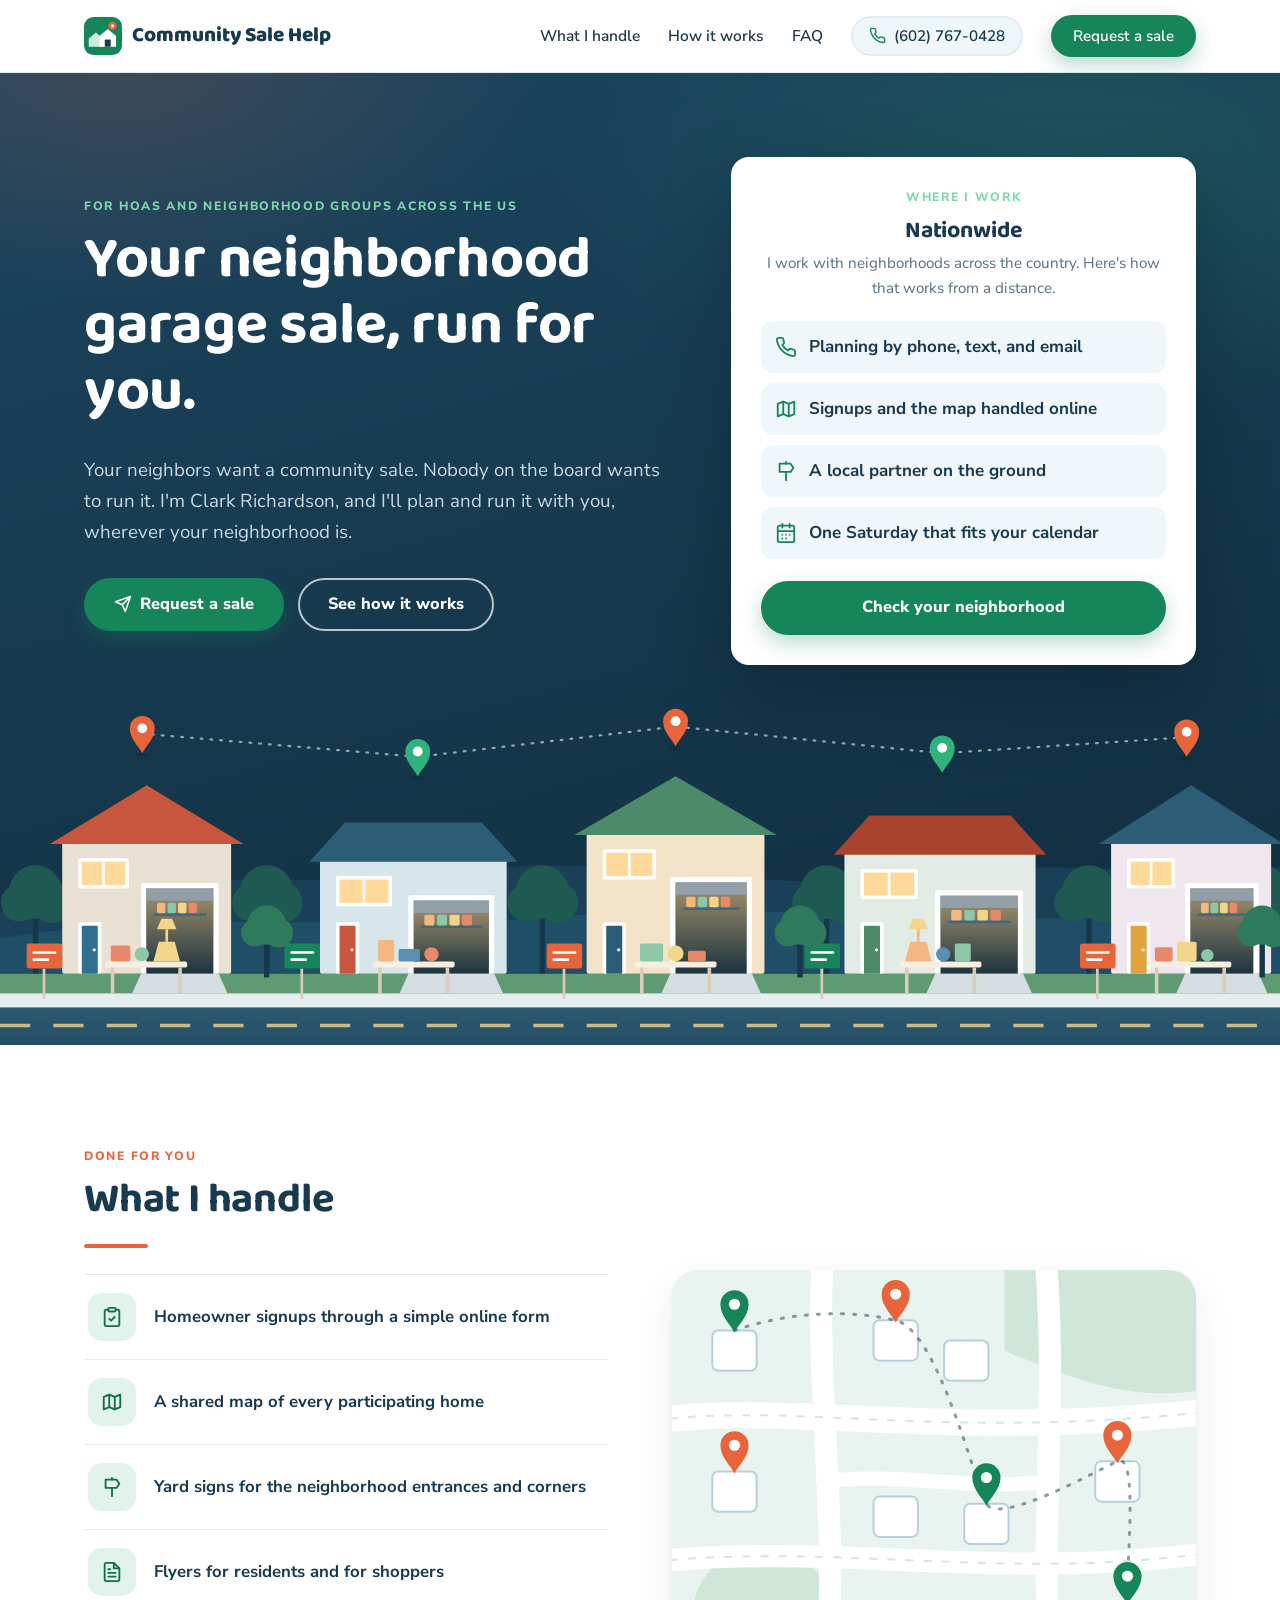
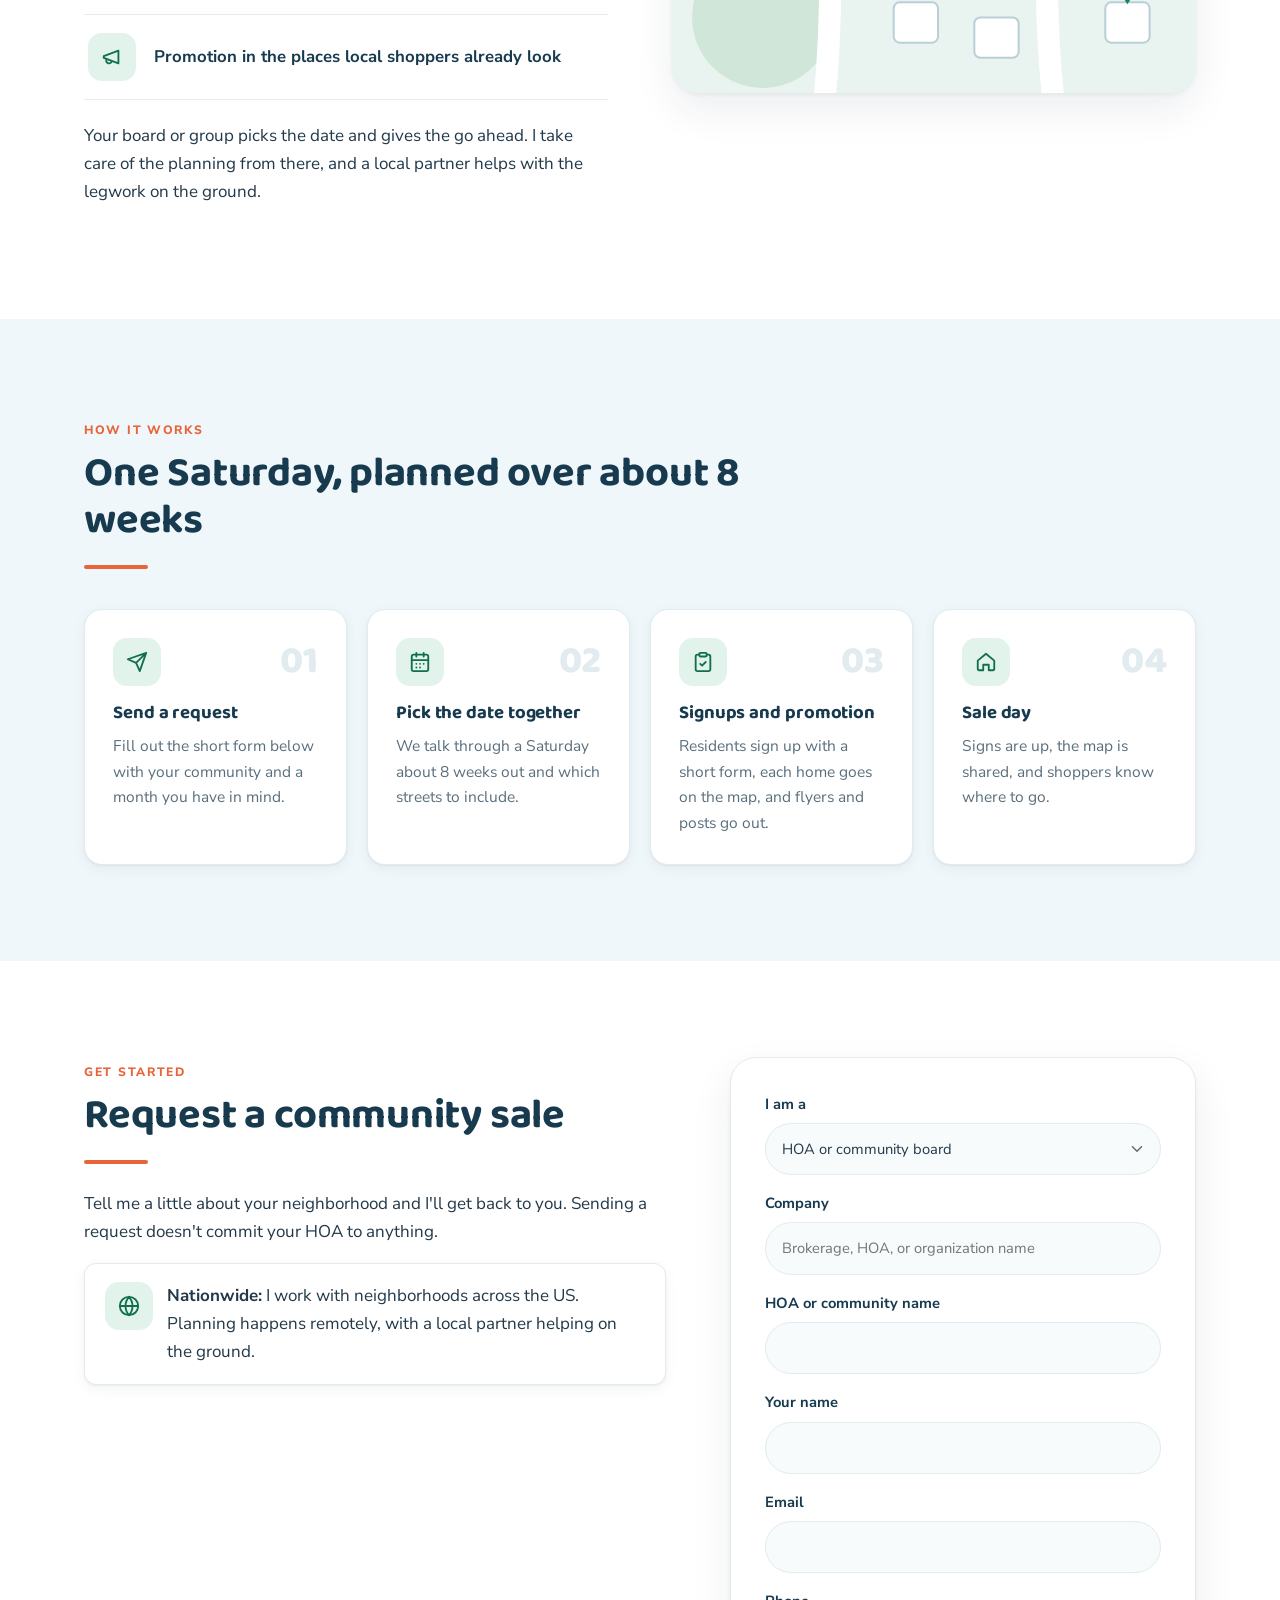
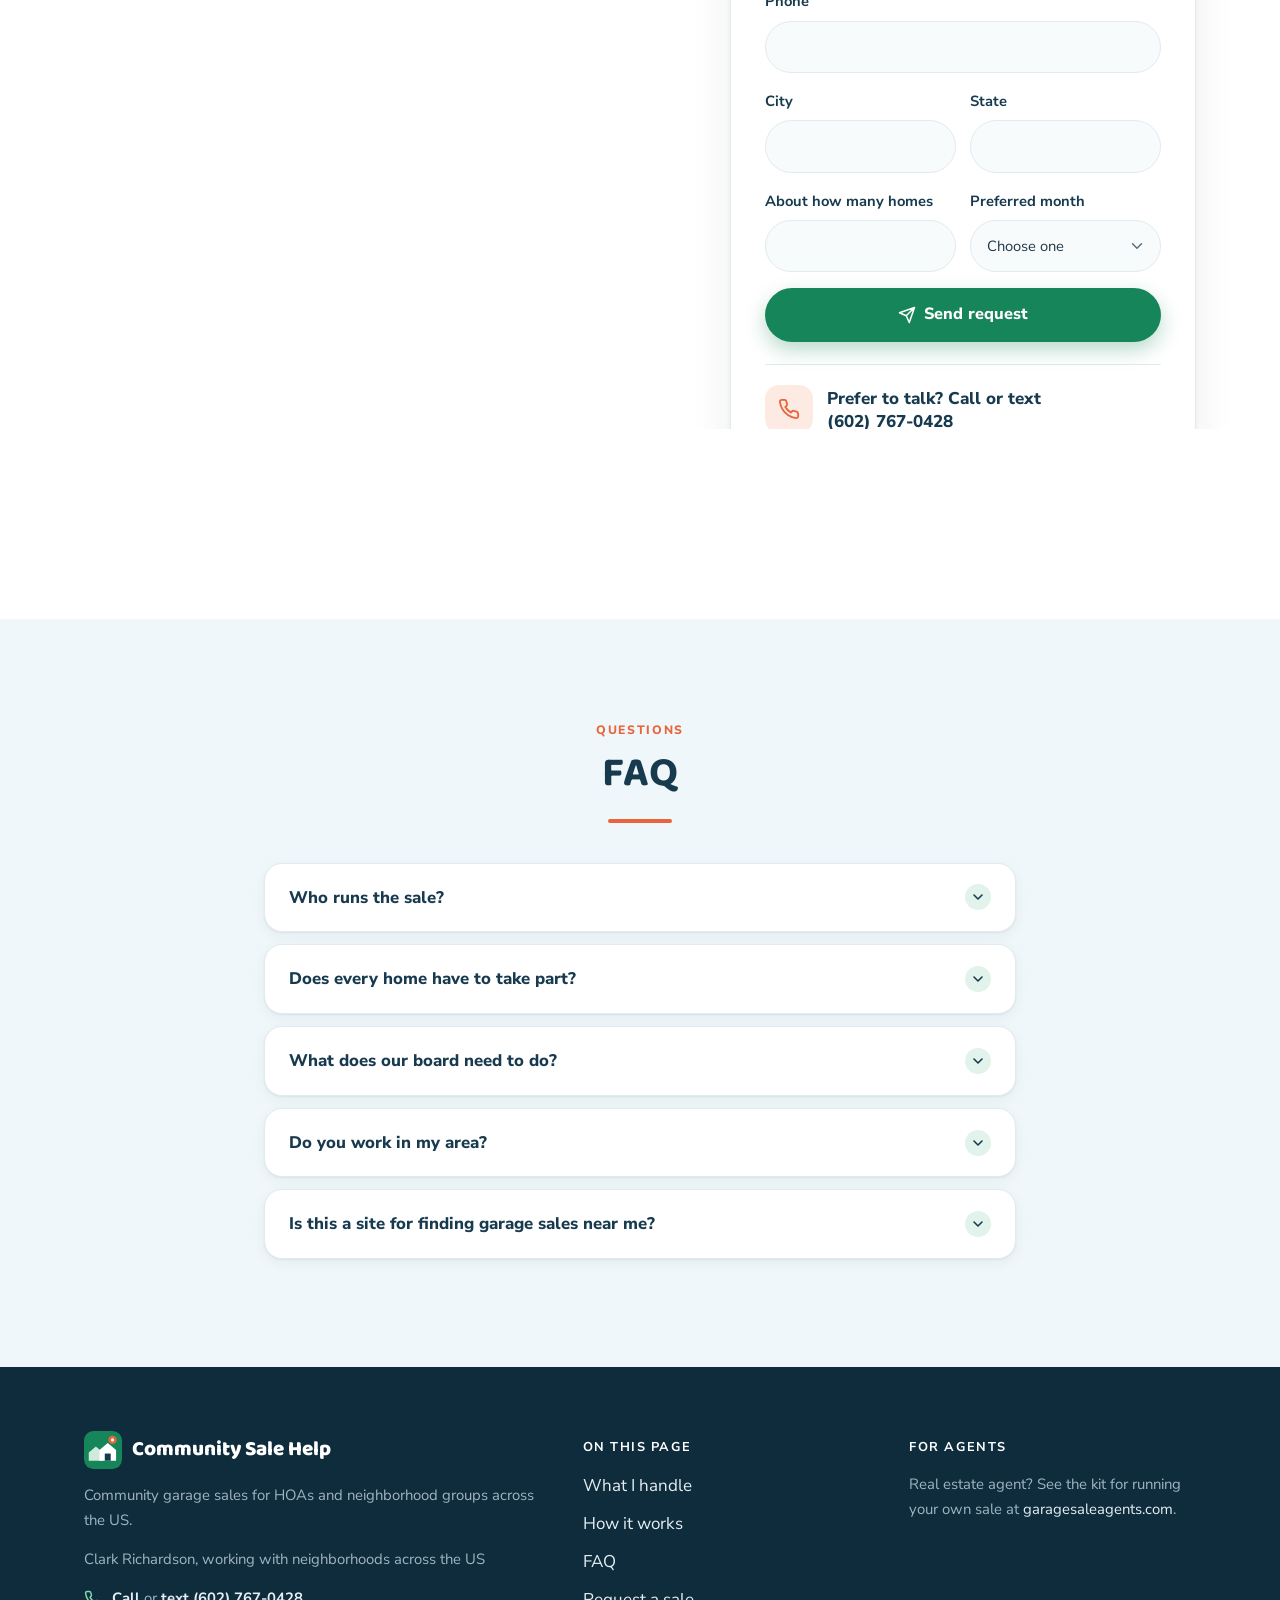
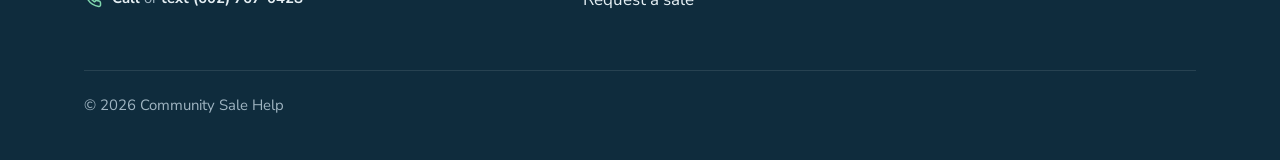
==== commit 9c4838bb: "Add robots.txt, sitemap.xml, canonical, social tags, structured data, PNG favicon, 404 page" ====
--- a/index.html
+++ b/index.html
@@ -10,6 +10,117 @@
 <link rel="preload" href="fonts/nunitosans.woff2" as="font" type="font/woff2" crossorigin>
 <link rel="stylesheet" href="styles.css">
 <link rel="icon" href="assets/mark-hoa.svg" type="image/svg+xml">
+<link rel="icon" href="assets/favicon.png" type="image/png" sizes="48x48">
+<link rel="canonical" href="https://communitysalehelp.com/">
+<meta property="og:type" content="website">
+<meta property="og:site_name" content="Community Sale Help">
+<meta property="og:title" content="Your neighborhood garage sale, run for you">
+<meta property="og:description" content="Signups, the map, signs, flyers, and promotion handled for HOAs and neighborhood groups anywhere in the US.">
+<meta property="og:url" content="https://communitysalehelp.com/">
+<meta property="og:image" content="https://communitysalehelp.com/assets/og.png">
+<meta property="og:image:width" content="1200">
+<meta property="og:image:height" content="630">
+<meta property="og:image:alt" content="Illustration of a neighborhood street with open garages and sale tables">
+<meta name="twitter:card" content="summary_large_image">
+<script type="application/ld+json">
+{
+  "@context": "https://schema.org",
+  "@graph": [
+    {
+      "@type": "Person",
+      "@id": "https://communitysalehelp.com/#clark",
+      "name": "Clark Richardson"
+    },
+    {
+      "@type": "Organization",
+      "@id": "https://communitysalehelp.com/#org",
+      "name": "Community Sale Help",
+      "url": "https://communitysalehelp.com/",
+      "logo": "https://communitysalehelp.com/assets/logo.png",
+      "telephone": "+1 602 767 0428",
+      "founder": {
+        "@id": "https://communitysalehelp.com/#clark"
+      }
+    },
+    {
+      "@type": "WebSite",
+      "@id": "https://communitysalehelp.com/#website",
+      "url": "https://communitysalehelp.com/",
+      "name": "Community Sale Help",
+      "publisher": {
+        "@id": "https://communitysalehelp.com/#org"
+      },
+      "inLanguage": "en"
+    },
+    {
+      "@type": "Service",
+      "@id": "https://communitysalehelp.com/#service",
+      "name": "Done for you community garage sale",
+      "serviceType": "Community garage sale organizing",
+      "description": "Planning and running a neighborhood community garage sale for HOAs and neighborhood groups: signups, a map of participating homes, signs, flyers, and promotion.",
+      "provider": {
+        "@id": "https://communitysalehelp.com/#org"
+      },
+      "audience": {
+        "@type": "Audience",
+        "audienceType": "HOA boards and neighborhood groups"
+      },
+      "areaServed": {
+        "@type": "Country",
+        "name": "United States"
+      }
+    }
+  ]
+}
+</script>
+<script type="application/ld+json">
+{
+  "@context": "https://schema.org",
+  "@type": "FAQPage",
+  "mainEntity": [
+    {
+      "@type": "Question",
+      "name": "Who runs the sale?",
+      "acceptedAnswer": {
+        "@type": "Answer",
+        "text": "I do. I'm Clark Richardson. I coordinate everything remotely, a local partner helps on the ground, and you'll deal with me directly."
+      }
+    },
+    {
+      "@type": "Question",
+      "name": "Does every home have to take part?",
+      "acceptedAnswer": {
+        "@type": "Answer",
+        "text": "No. Signing up is up to each household. Only the homes that sign up go on the map."
+      }
+    },
+    {
+      "@type": "Question",
+      "name": "What does our board need to do?",
+      "acceptedAnswer": {
+        "@type": "Answer",
+        "text": "Pick a date, give the go ahead, and help get the word to residents through your usual channels if you can."
+      }
+    },
+    {
+      "@type": "Question",
+      "name": "Do you work in my area?",
+      "acceptedAnswer": {
+        "@type": "Answer",
+        "text": "I work with neighborhoods anywhere in the US. Planning happens remotely by phone, text, and email, and a local partner helps on the ground. Send a request and tell me where you are."
+      }
+    },
+    {
+      "@type": "Question",
+      "name": "Is this a site for finding garage sales near me?",
+      "acceptedAnswer": {
+        "@type": "Answer",
+        "text": "No. This is for HOAs and neighborhood groups who want a community sale organized for them."
+      }
+    }
+  ]
+}
+</script>
 </head>
 <body class="theme-hoa">
 <svg width="0" height="0" style="position:absolute" aria-hidden="true">
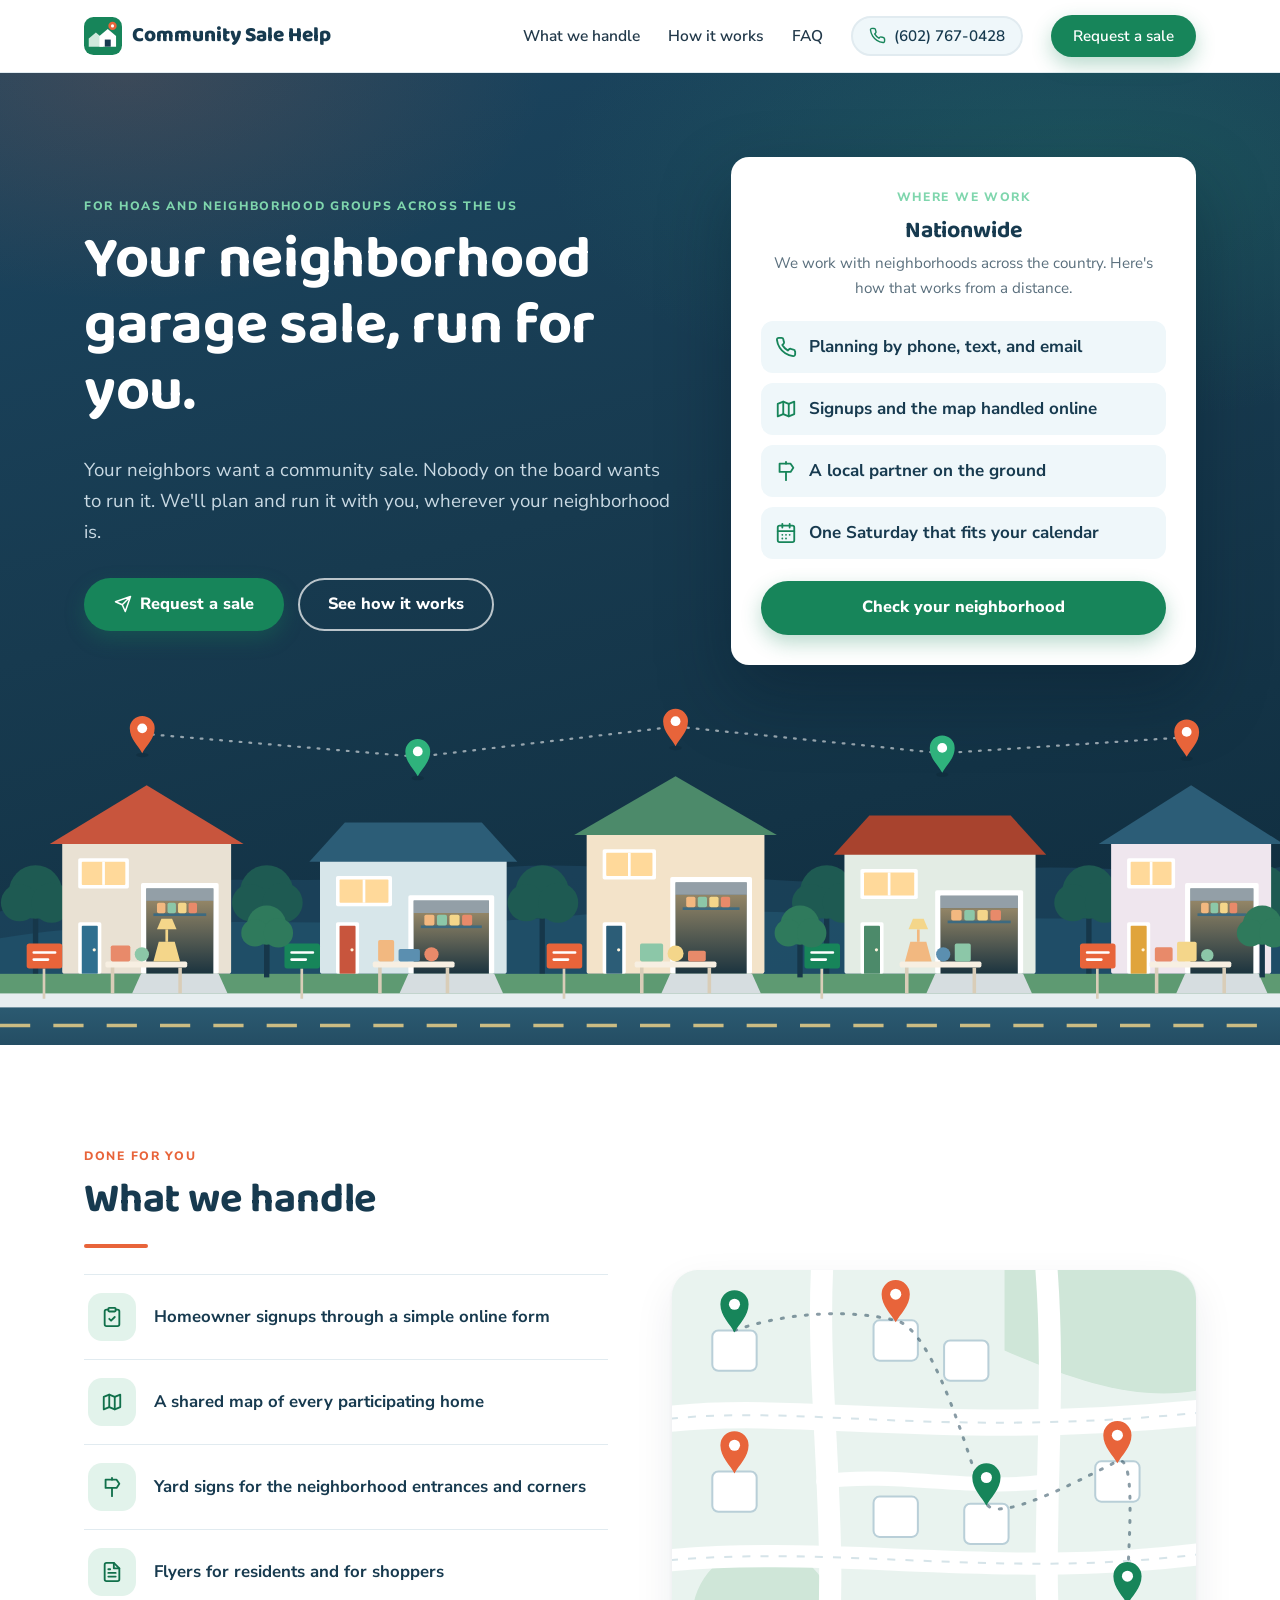
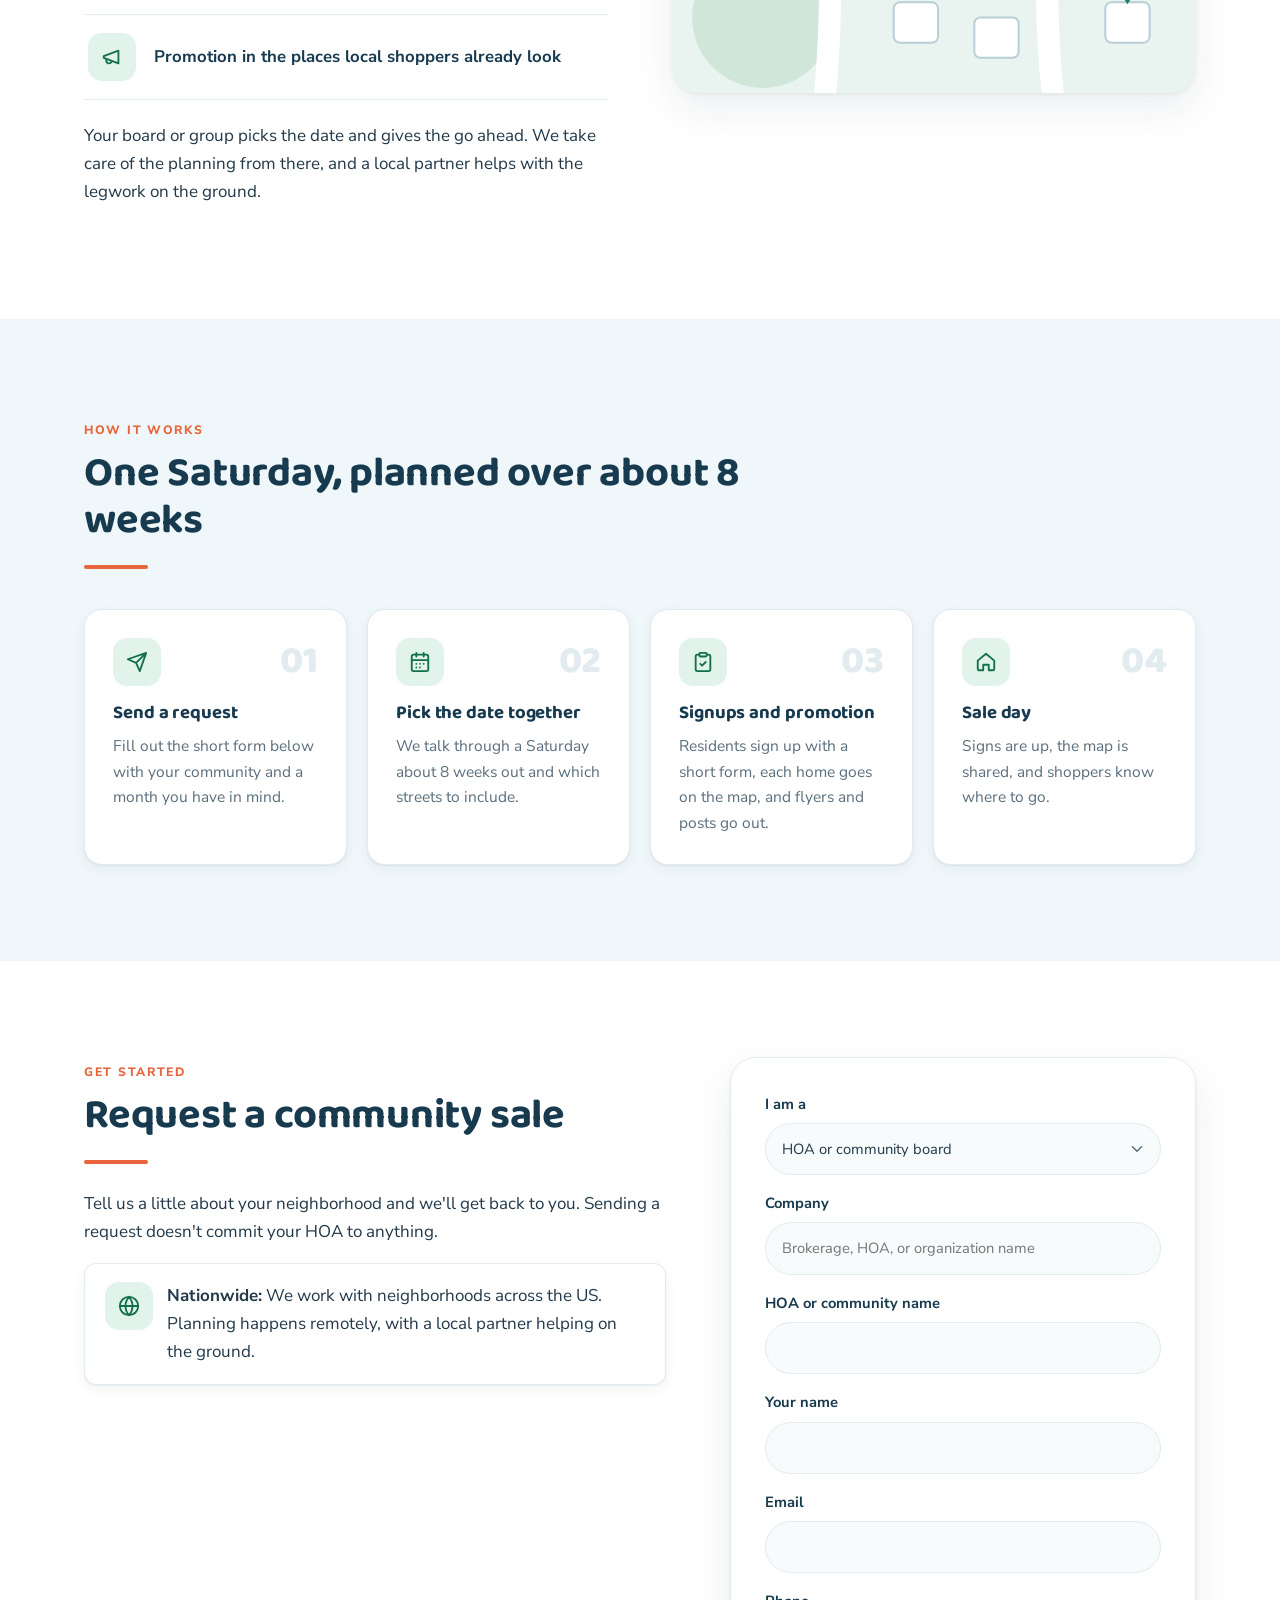
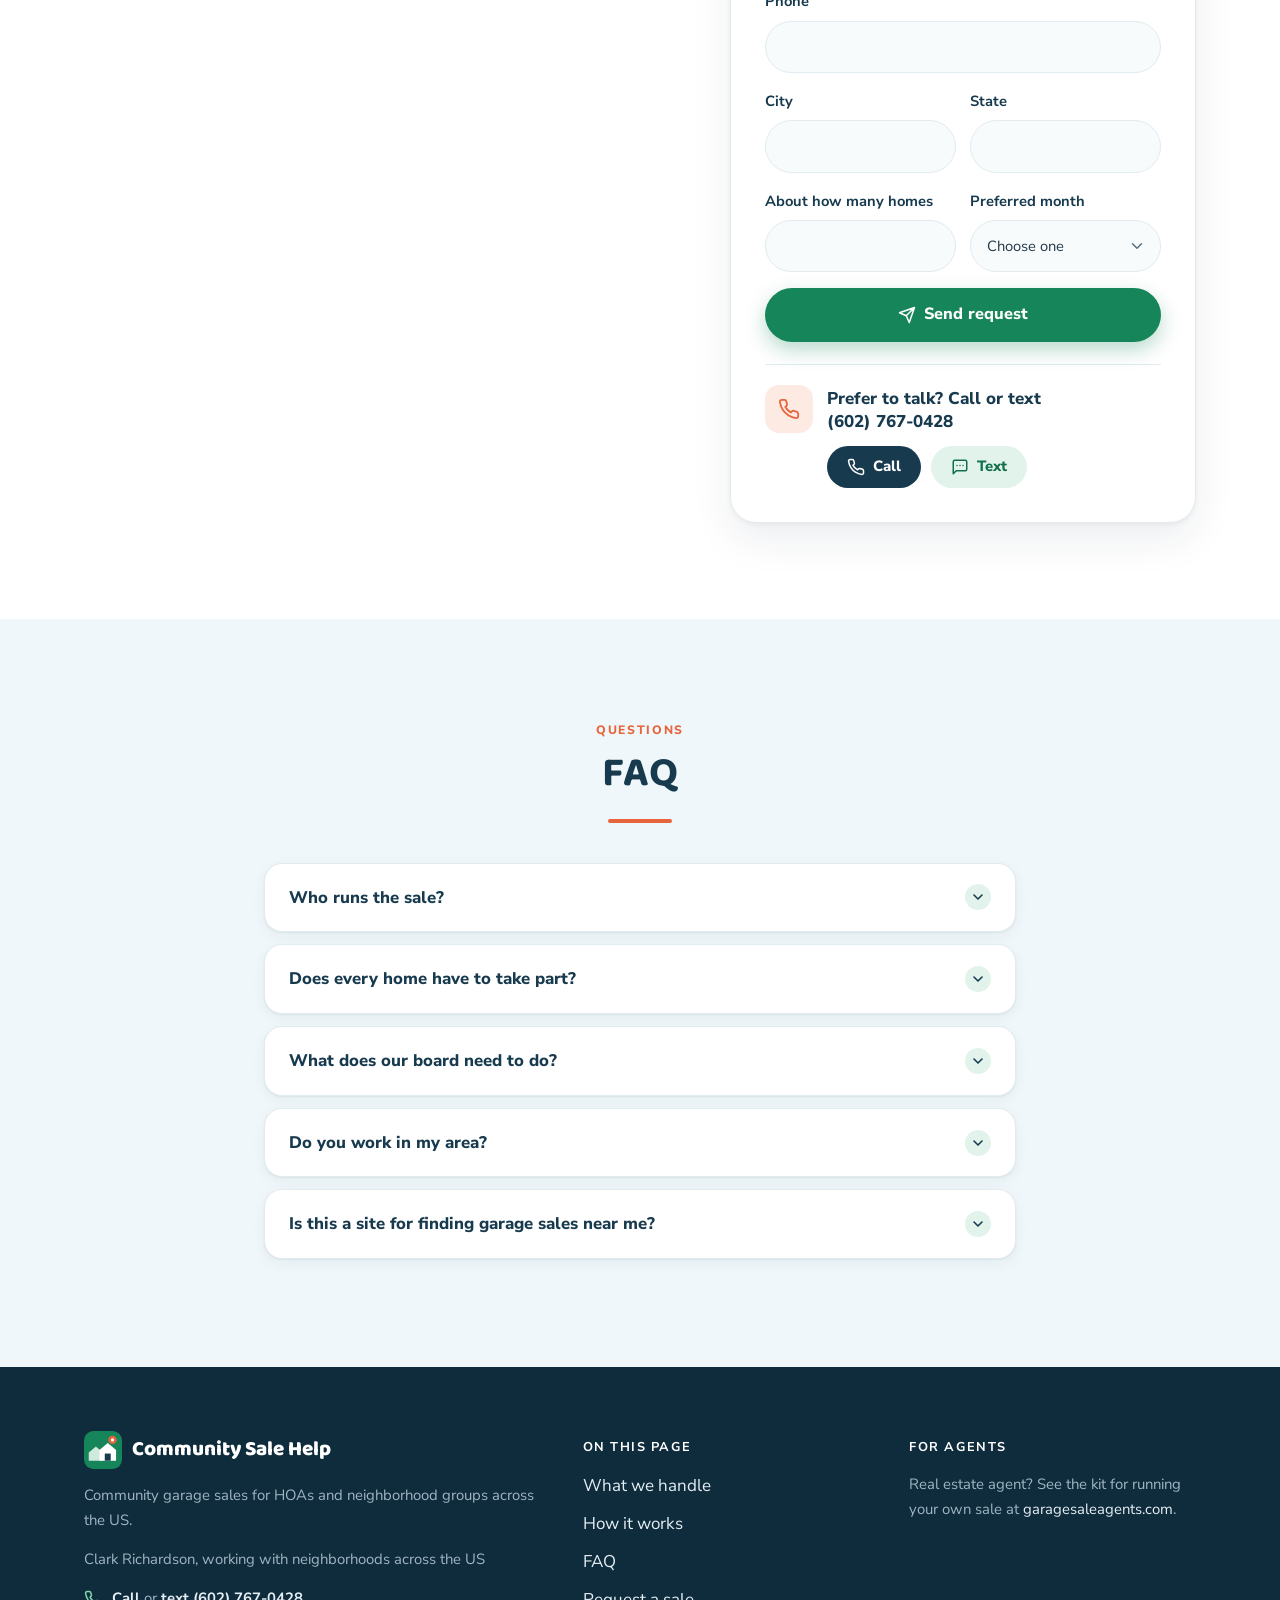
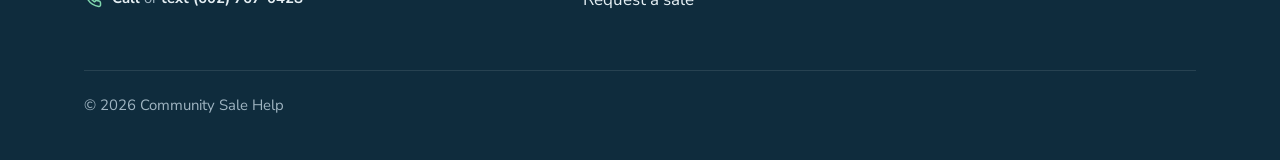
==== commit c6aa97e3: "Switch site copy to we/us voice" ====
--- a/index.html
+++ b/index.html
@@ -83,7 +83,7 @@
       "name": "Who runs the sale?",
       "acceptedAnswer": {
         "@type": "Answer",
-        "text": "I do. I'm Clark Richardson. I coordinate everything remotely, a local partner helps on the ground, and you'll deal with me directly."
+        "text": "We do. We coordinate everything remotely, a local partner helps on the ground, and you'll deal with us directly."
       }
     },
     {
@@ -107,7 +107,7 @@
       "name": "Do you work in my area?",
       "acceptedAnswer": {
         "@type": "Answer",
-        "text": "I work with neighborhoods anywhere in the US. Planning happens remotely by phone, text, and email, and a local partner helps on the ground. Send a request and tell me where you are."
+        "text": "We work with neighborhoods anywhere in the US. Planning happens remotely by phone, text, and email, and a local partner helps on the ground. Send a request and tell us where you are."
       }
     },
     {
@@ -158,7 +158,7 @@
       <span>Community Sale Help</span>
     </a>
     <nav class="nav" aria-label="Main">
-      <a href="#handle">What I handle</a>
+      <a href="#handle">What we handle</a>
       <a href="#how">How it works</a>
       <a href="#faq">FAQ</a>
       <a class="btn btn-call" href="tel:+16027670428" aria-label="Call (602) 767-0428"><svg class="icon" aria-hidden="true"><use href="#i-phone"/></svg><span class="call-num">(602) 767-0428</span><span class="call-short">Call</span></a>
@@ -174,7 +174,7 @@
       <div>
         <p class="eyebrow">For HOAs and neighborhood groups across the US</p>
         <h1>Your neighborhood garage sale, run for you.</h1>
-        <p class="lede">Your neighbors want a community sale. Nobody on the board wants to run it. I'm Clark Richardson, and I'll plan and run it with you, wherever your neighborhood is.</p>
+        <p class="lede">Your neighbors want a community sale. Nobody on the board wants to run it. We'll plan and run it with you, wherever your neighborhood is.</p>
         <div class="hero-ctas">
           <a class="btn btn-primary" href="#request"><svg class="icon" aria-hidden="true"><use href="#i-send"/></svg> Request a sale</a>
           <a class="btn btn-outline" href="#how">See how it works</a>
@@ -182,9 +182,9 @@
       </div>
 
       <aside class="hero-card" aria-label="Nationwide">
-        <p class="eyebrow" style="display:block;text-align:center">Where I work</p>
+        <p class="eyebrow" style="display:block;text-align:center">Where we work</p>
         <h2>Nationwide</h2>
-        <p class="sub">I work with neighborhoods across the country. Here's how that works from a distance.</p>
+        <p class="sub">We work with neighborhoods across the country. Here's how that works from a distance.</p>
         <ul class="area-list">
           <li><svg class="icon" aria-hidden="true"><use href="#i-phone"/></svg>Planning by phone, text, and email</li>
           <li><svg class="icon" aria-hidden="true"><use href="#i-map"/></svg>Signups and the map handled online</li>
@@ -201,7 +201,7 @@
     <div class="wrap two-col even">
       <div>
         <p class="eyebrow">Done for you</p>
-        <h2>What I handle</h2>
+        <h2>What we handle</h2>
         <span class="bar"></span>
         <ul class="rows">
           <li><span class="tile"><svg class="icon" aria-hidden="true"><use href="#i-clipboard"/></svg></span>Homeowner signups through a simple online form</li>
@@ -210,7 +210,7 @@
           <li><span class="tile"><svg class="icon" aria-hidden="true"><use href="#i-file"/></svg></span>Flyers for residents and for shoppers</li>
           <li><span class="tile"><svg class="icon" aria-hidden="true"><use href="#i-megaphone"/></svg></span>Promotion in the places local shoppers already look</li>
         </ul>
-        <p style="margin-top:22px">Your board or group picks the date and gives the go ahead. I take care of the planning from there, and a local partner helps with the legwork on the ground.</p>
+        <p style="margin-top:22px">Your board or group picks the date and gives the go ahead. We take care of the planning from there, and a local partner helps with the legwork on the ground.</p>
       </div>
       <div class="art-card"><img src="assets/map.svg" alt="Illustration of a neighborhood map with pins on participating homes" width="520" height="420" loading="lazy"></div>
     </div>
@@ -254,8 +254,8 @@
         <p class="eyebrow">Get started</p>
         <h2>Request a community sale</h2>
         <span class="bar"></span>
-        <p>Tell me a little about your neighborhood and I'll get back to you. Sending a request doesn't commit your HOA to anything.</p>
-        <div class="area"><span class="tile"><svg class="icon" aria-hidden="true"><use href="#i-globe"/></svg></span><p><strong>Nationwide:</strong> I work with neighborhoods across the US. Planning happens remotely, with a local partner helping on the ground.</p></div>
+        <p>Tell us a little about your neighborhood and we'll get back to you. Sending a request doesn't commit your HOA to anything.</p>
+        <div class="area"><span class="tile"><svg class="icon" aria-hidden="true"><use href="#i-globe"/></svg></span><p><strong>Nationwide:</strong> We work with neighborhoods across the US. Planning happens remotely, with a local partner helping on the ground.</p></div>
       </div>
       <div class="card form-card">
         <!-- Submissions go to hello@deklutternow.com via FormSubmit. JS posts JSON to the /ajax/ endpoint; without JS the browser posts to the regular endpoint. -->
@@ -337,7 +337,7 @@
       </div>
       <details>
         <summary>Who runs the sale?</summary>
-        <p>I do. I'm Clark Richardson. I coordinate everything remotely, a local partner helps on the ground, and you'll deal with me directly.</p>
+        <p>We do. We coordinate everything remotely, a local partner helps on the ground, and you'll deal with us directly.</p>
       </details>
       <details>
         <summary>Does every home have to take part?</summary>
@@ -349,7 +349,7 @@
       </details>
       <details>
         <summary>Do you work in my area?</summary>
-        <p>I work with neighborhoods anywhere in the US. Planning happens remotely by phone, text, and email, and a local partner helps on the ground. Send a request and tell me where you are.</p>
+        <p>We work with neighborhoods anywhere in the US. Planning happens remotely by phone, text, and email, and a local partner helps on the ground. Send a request and tell us where you are.</p>
       </details>
       <details>
         <summary>Is this a site for finding garage sales near me?</summary>
@@ -371,7 +371,7 @@
     <div>
       <h4>On this page</h4>
       <nav class="footer-nav" aria-label="Footer">
-        <a href="#handle">What I handle</a>
+        <a href="#handle">What we handle</a>
         <a href="#how">How it works</a>
         <a href="#faq">FAQ</a>
         <a href="#request">Request a sale</a>
@@ -403,7 +403,7 @@
   if (!form) return;
   var status = document.getElementById('form-status');
   var button = form.querySelector('button[type="submit"]');
-  var FAIL = 'Sorry, that did not go through. Please call or text (602) 767-0428 and I will take it from there.';
+  var FAIL = 'Sorry, that did not go through. Please call or text (602) 767-0428 and we will take it from there.';
   form.addEventListener('submit', function (e) {
     e.preventDefault();
     var data = {};
@@ -427,7 +427,7 @@
       if (res.ok && (s === true || s === 'true')) {
         form.reset();
         status.className = 'form-status ok';
-        status.textContent = 'Thanks. Your request is in, and I will get back to you soon.';
+        status.textContent = 'Thanks. Your request is in, and we will get back to you soon.';
       } else { throw new Error('failed'); }
     }).catch(function () {
       status.className = 'form-status err';
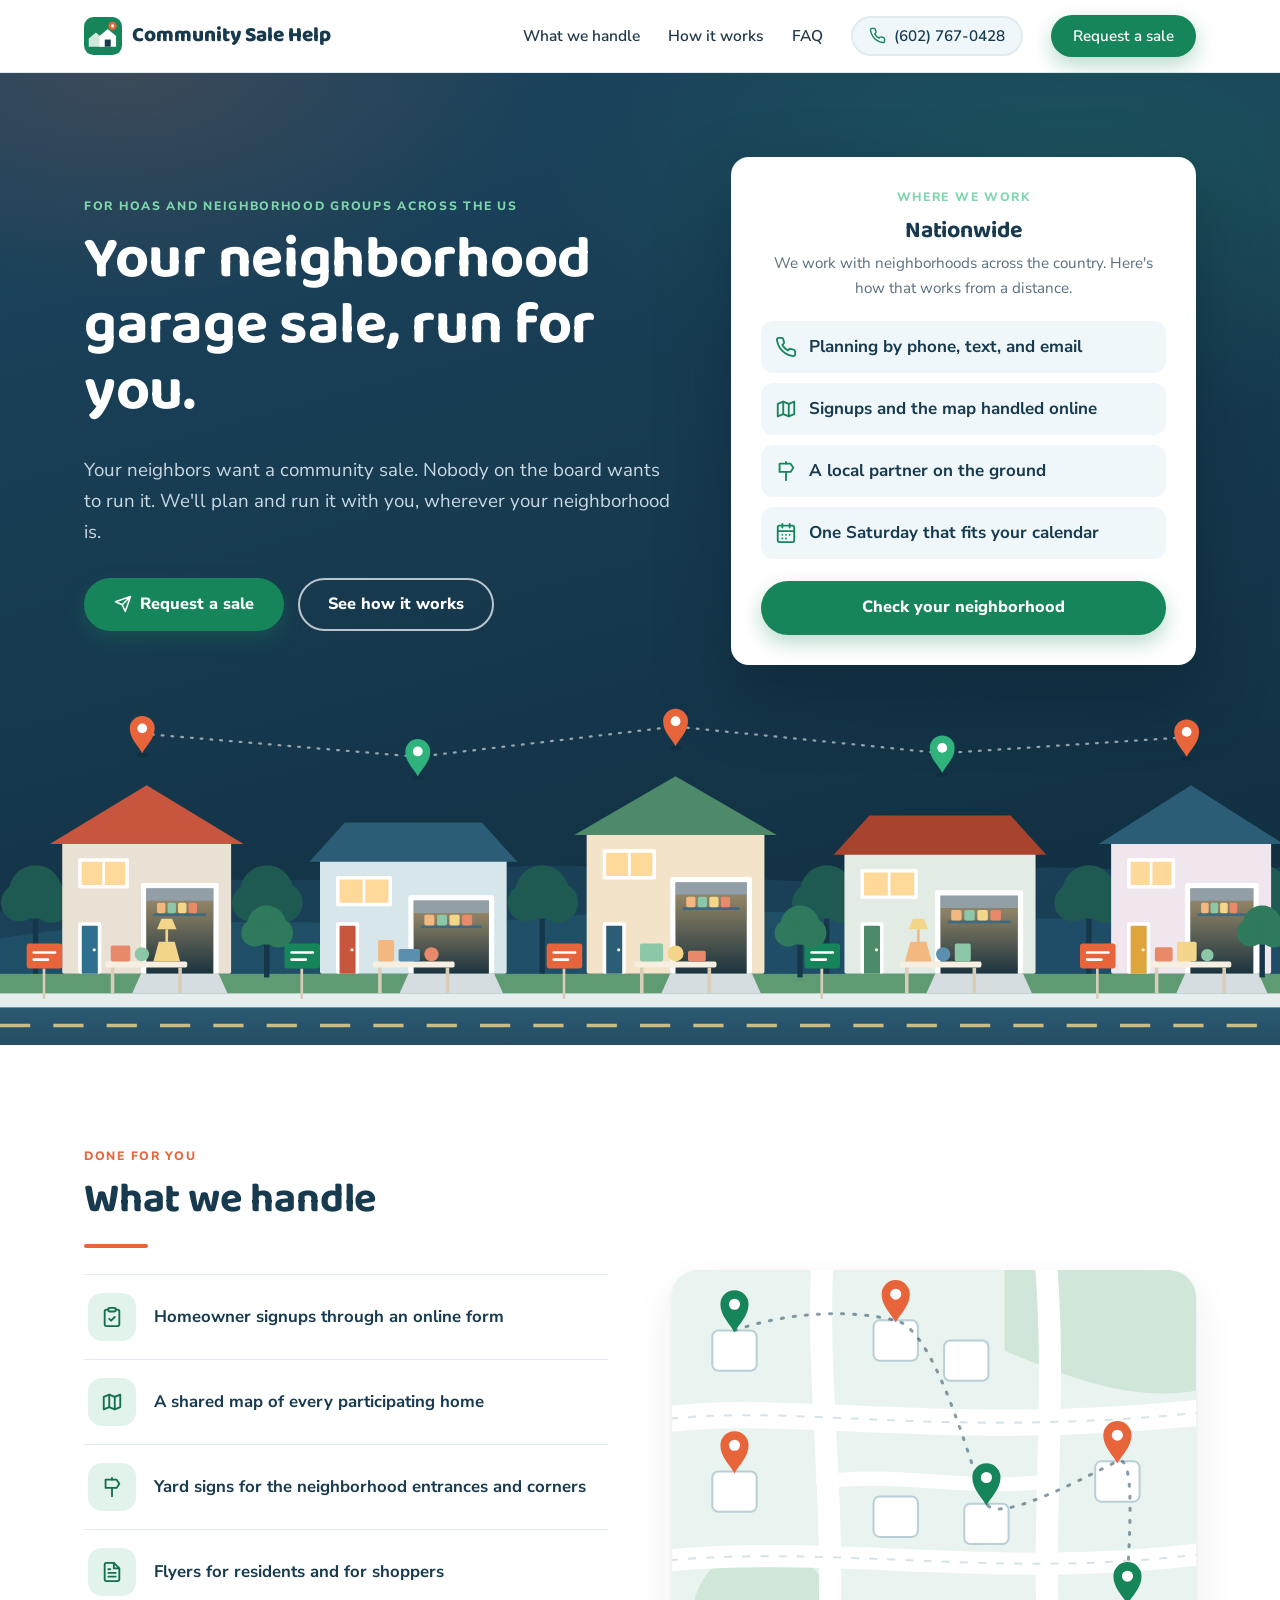
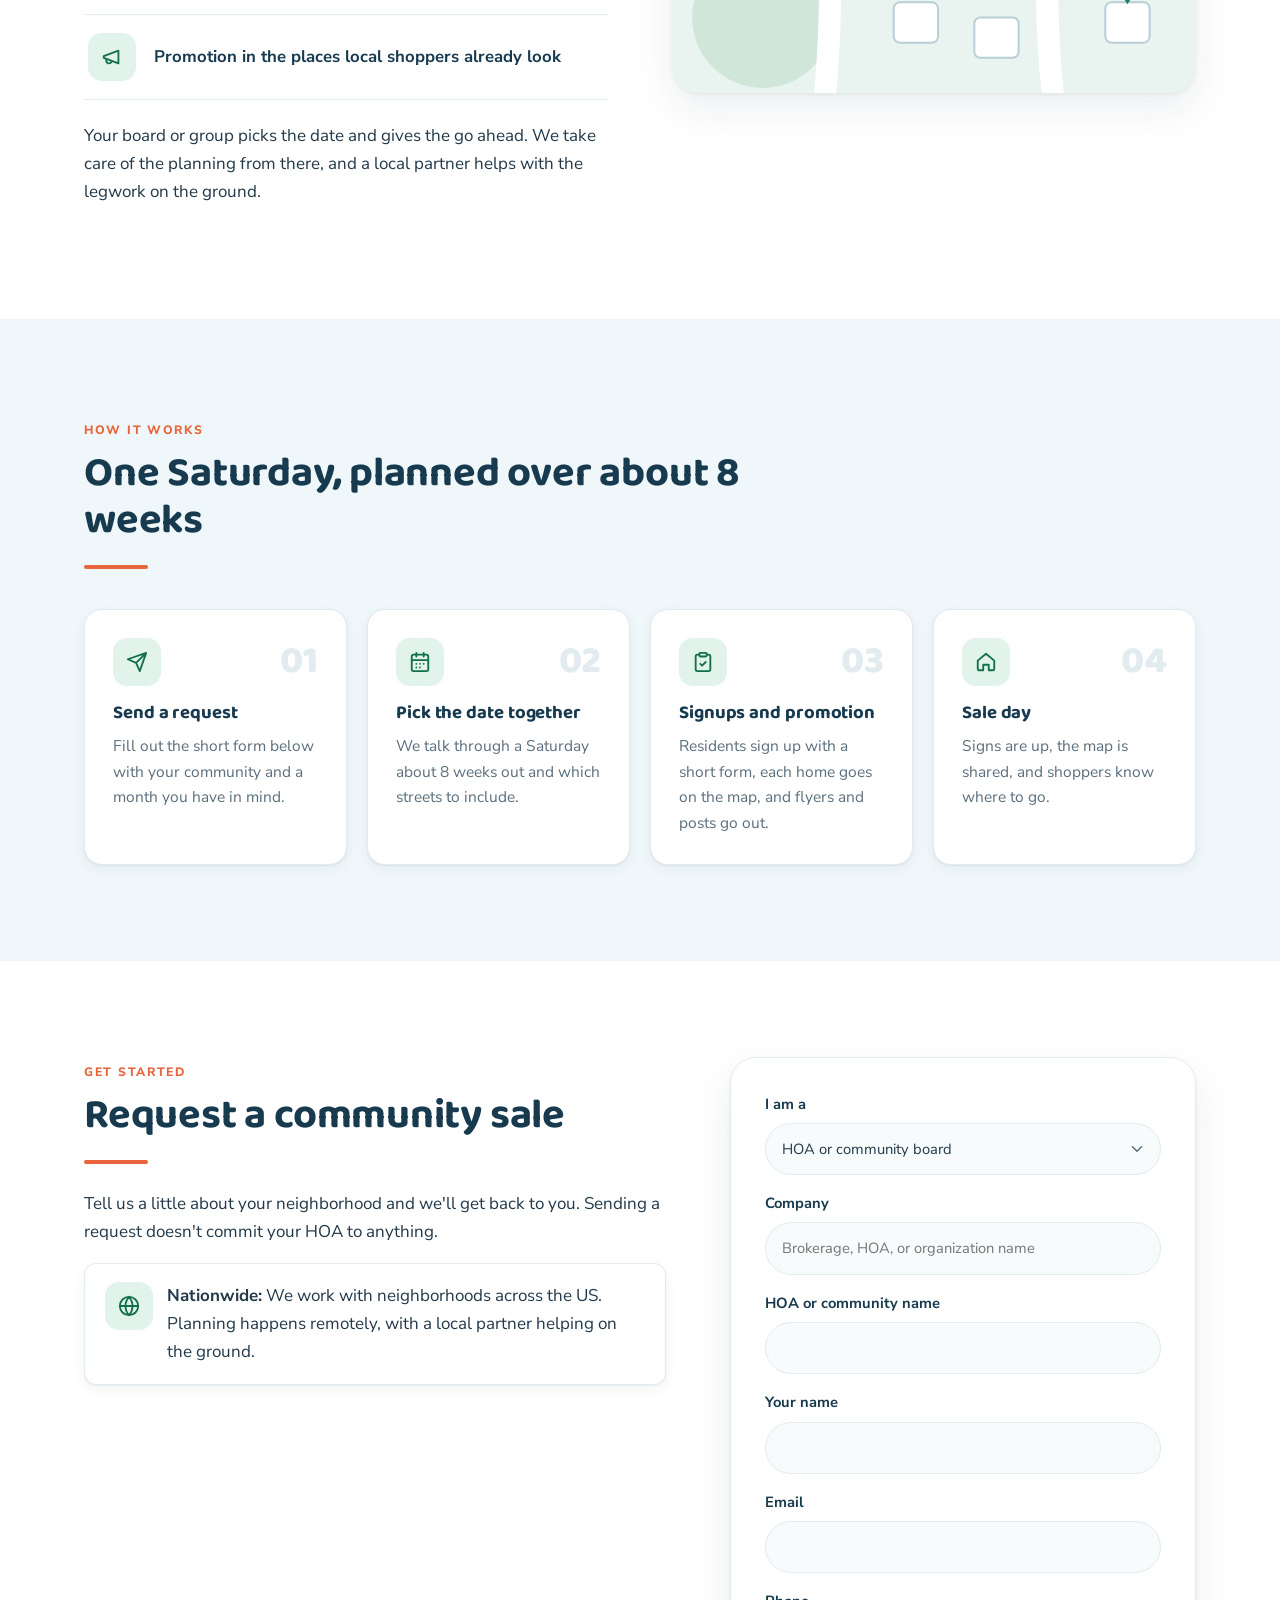
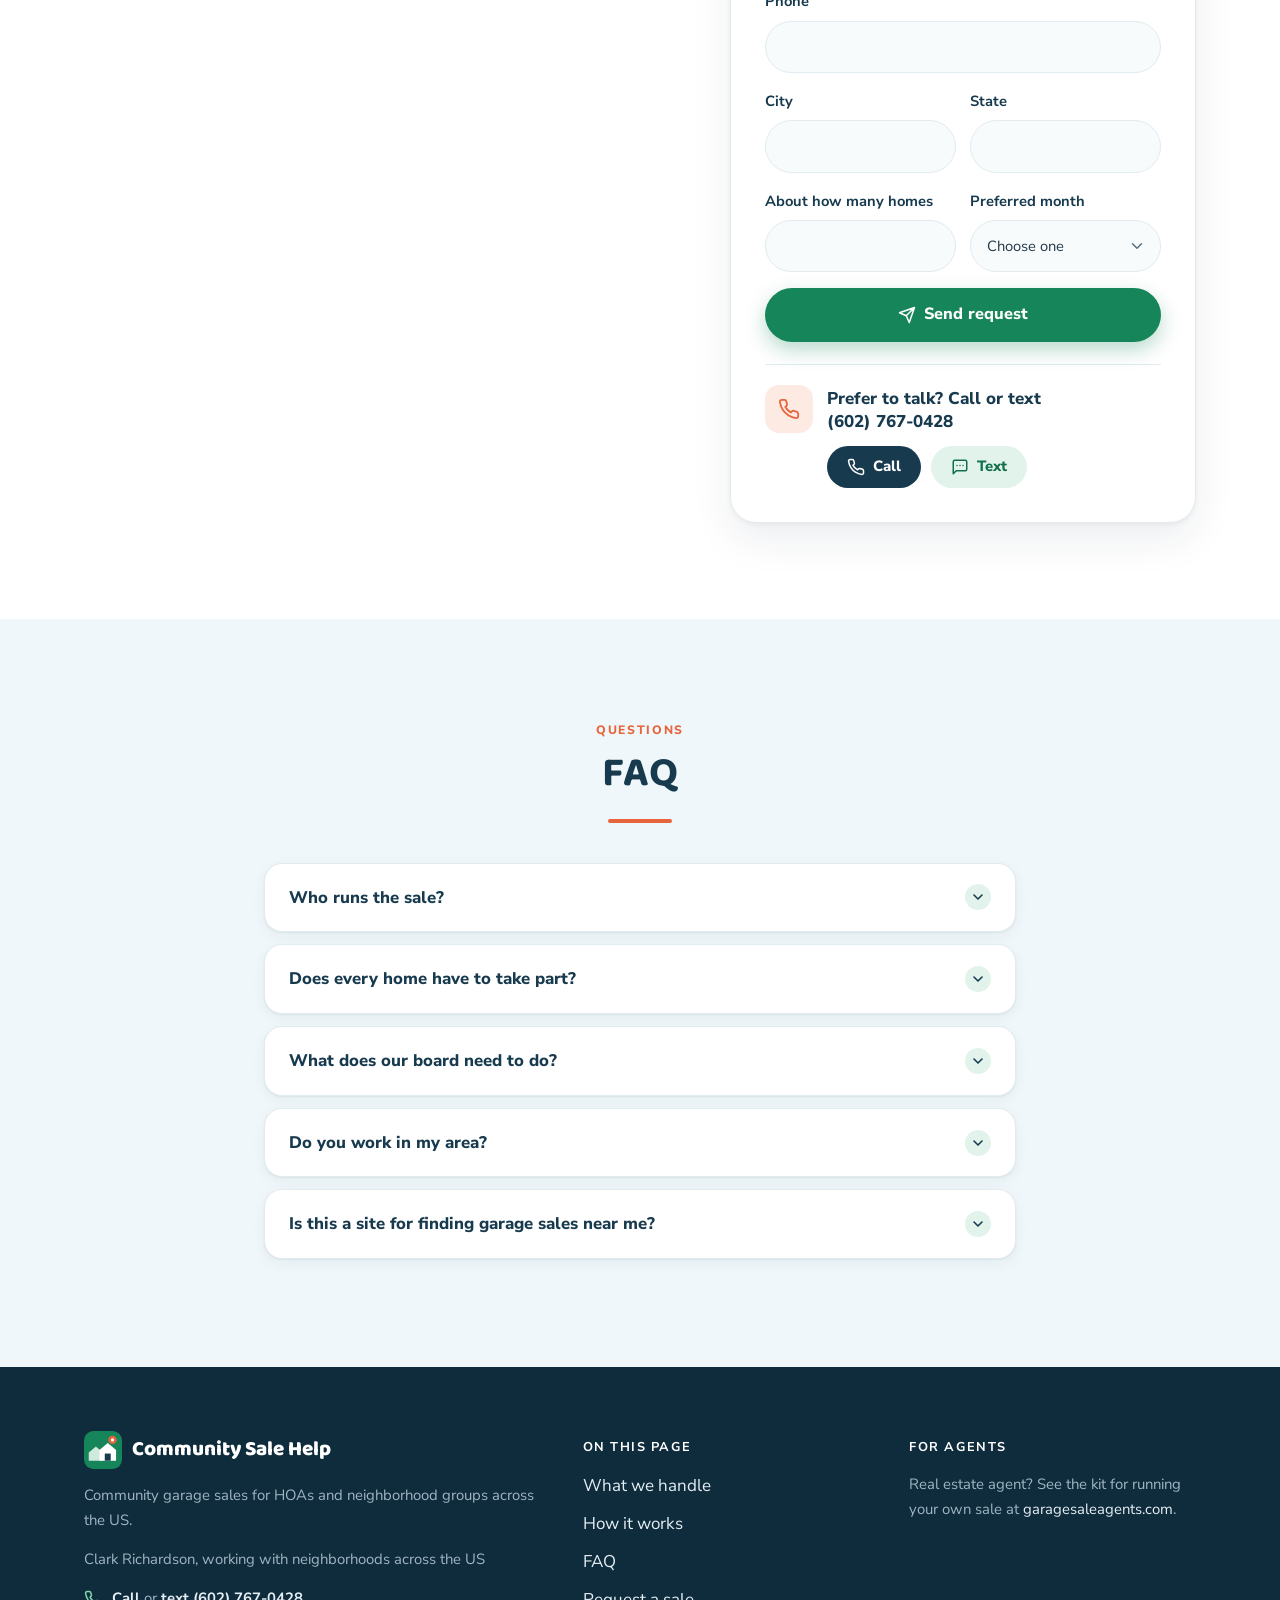
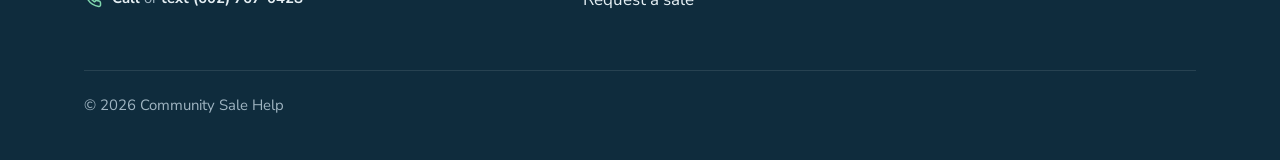
==== commit b281cf4b: "Remove simple/just wording" ====
--- a/index.html
+++ b/index.html
@@ -204,7 +204,7 @@
         <h2>What we handle</h2>
         <span class="bar"></span>
         <ul class="rows">
-          <li><span class="tile"><svg class="icon" aria-hidden="true"><use href="#i-clipboard"/></svg></span>Homeowner signups through a simple online form</li>
+          <li><span class="tile"><svg class="icon" aria-hidden="true"><use href="#i-clipboard"/></svg></span>Homeowner signups through an online form</li>
           <li><span class="tile"><svg class="icon" aria-hidden="true"><use href="#i-map"/></svg></span>A shared map of every participating home</li>
           <li><span class="tile"><svg class="icon" aria-hidden="true"><use href="#i-sign"/></svg></span>Yard signs for the neighborhood entrances and corners</li>
           <li><span class="tile"><svg class="icon" aria-hidden="true"><use href="#i-file"/></svg></span>Flyers for residents and for shoppers</li>
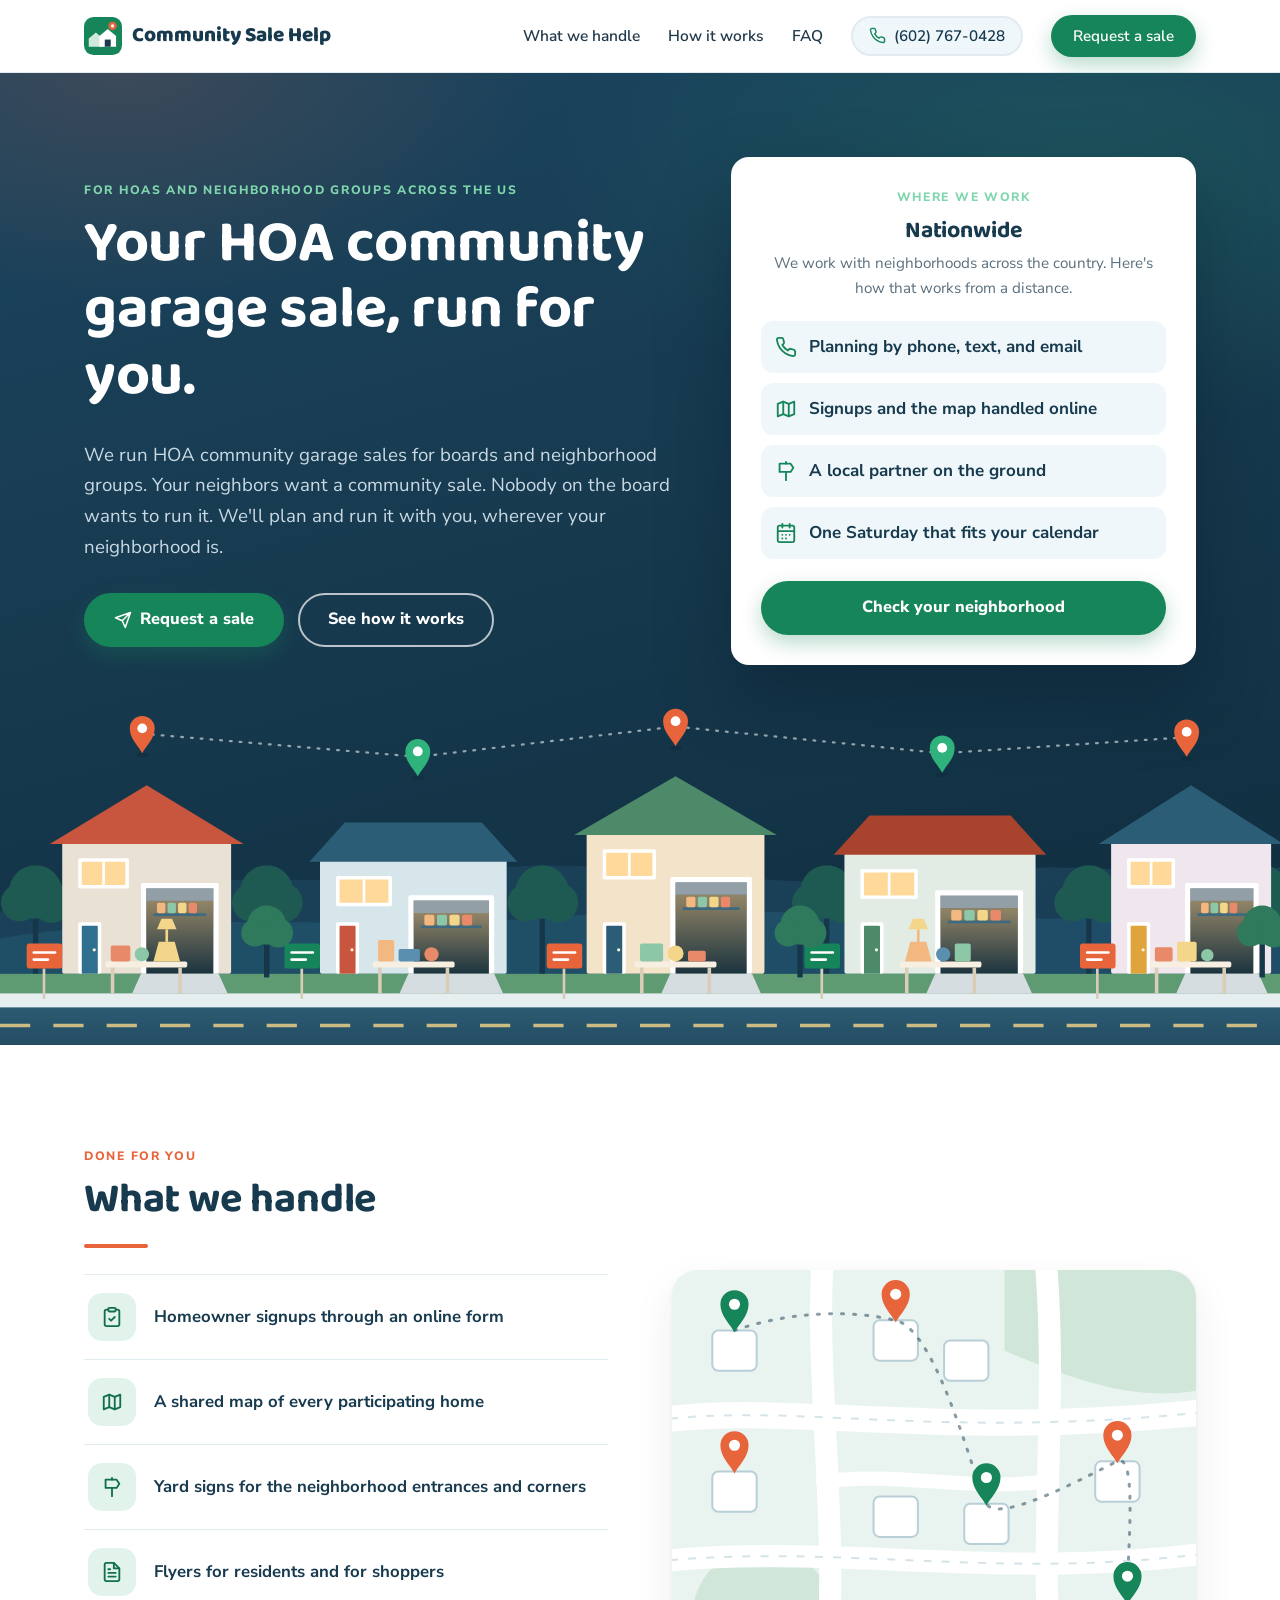
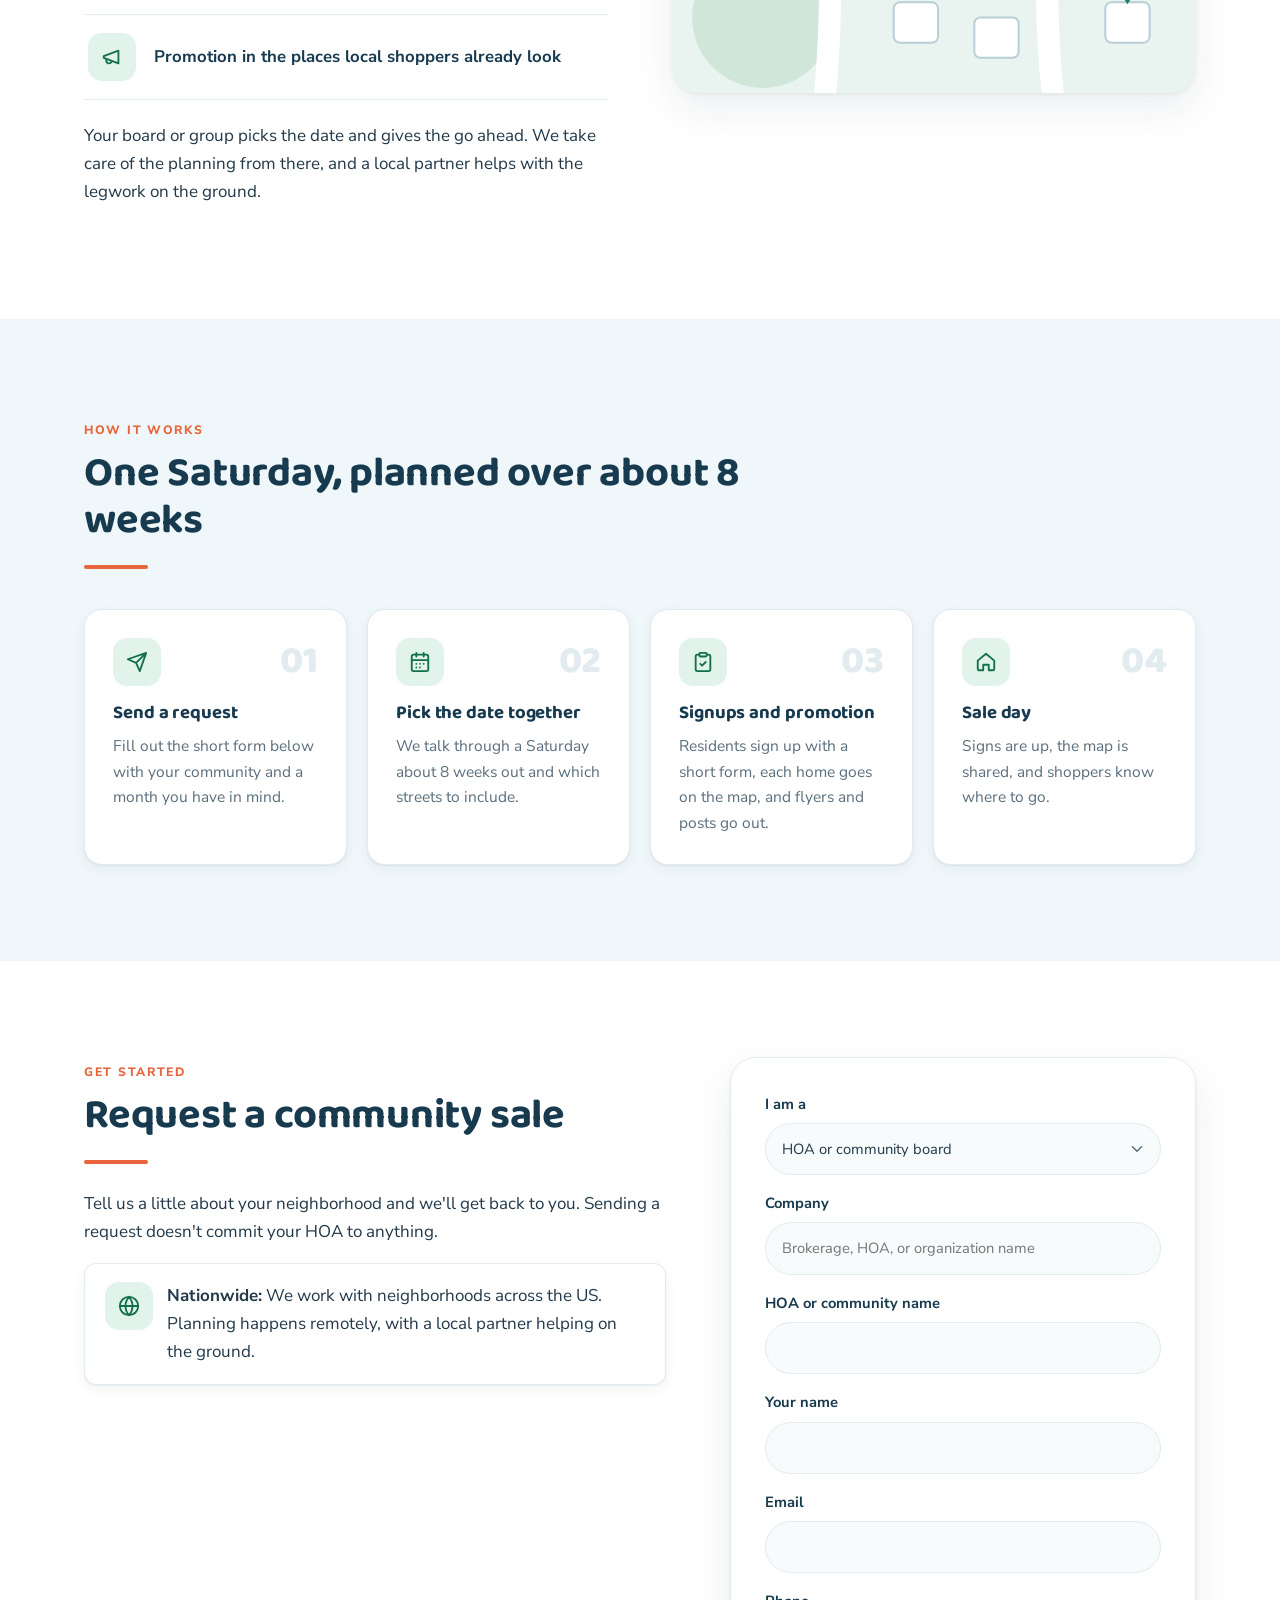
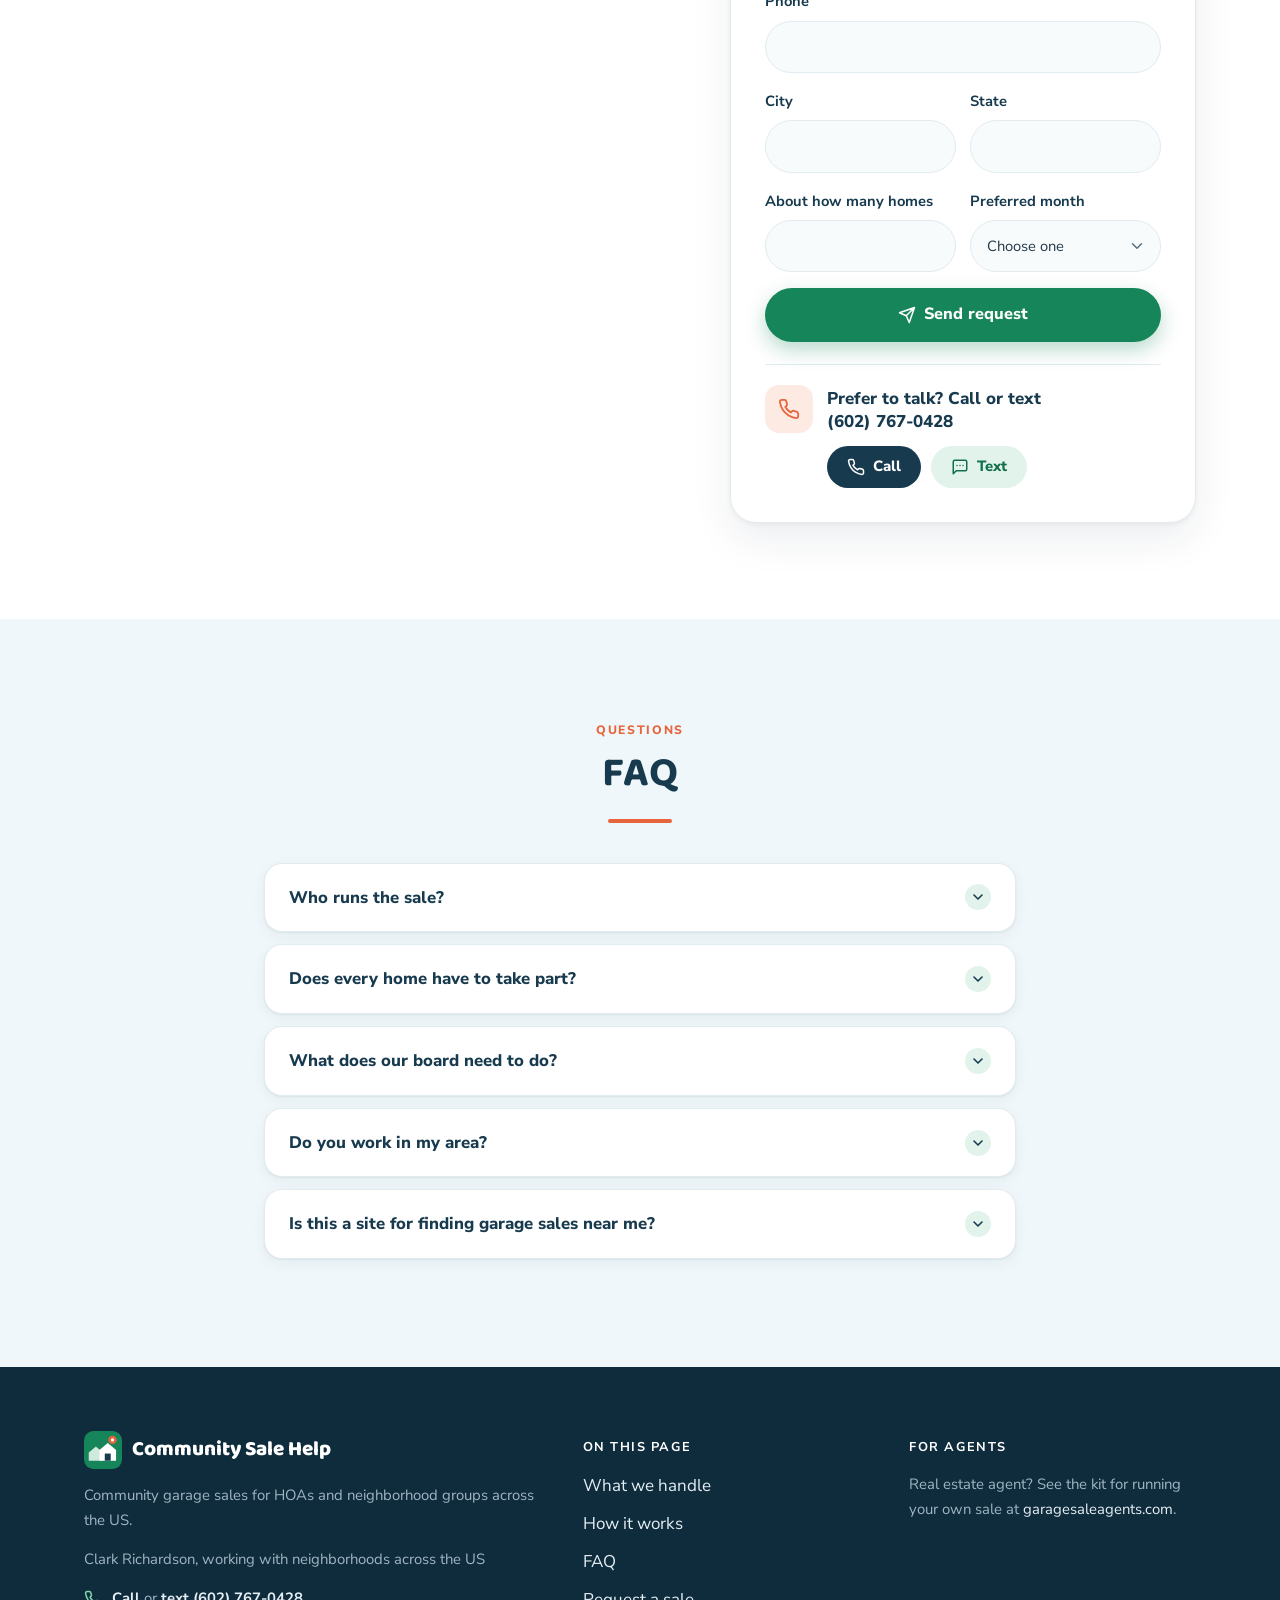
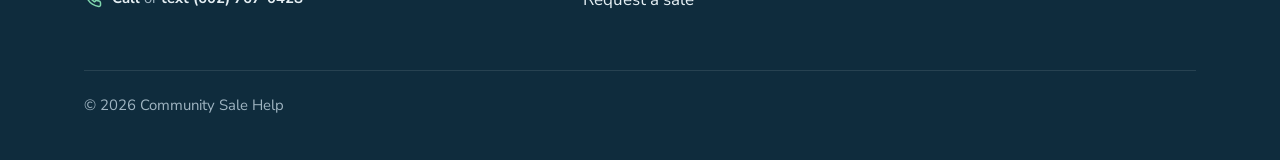
==== commit 5b949b1e: "SEO: keyword titles, meta, H1, llms.txt, mobile call bar, GA4 hook (off), compressed PNGs" ====
--- a/index.html
+++ b/index.html
@@ -3,8 +3,8 @@
 <head>
 <meta charset="utf-8">
 <meta name="viewport" content="width=device-width, initial-scale=1">
-<title>Community Sale Help | Your neighborhood garage sale, run for you</title>
-<meta name="description" content="A done for you community garage sale for HOAs and neighborhood groups anywhere in the US: signups, map, signs, flyers, and promotion.">
+<title>HOA Community Garage Sale, Done for You | Community Sale Help</title>
+<meta name="description" content="We run your HOA community garage sale for you, anywhere in the US: signups, the map, signs, flyers and promotion, so your board does not have to.">
 <meta name="theme-color" content="#173a4f">
 <link rel="preload" href="fonts/baloo2.woff2" as="font" type="font/woff2" crossorigin>
 <link rel="preload" href="fonts/nunitosans.woff2" as="font" type="font/woff2" crossorigin>
@@ -14,7 +14,7 @@
 <link rel="canonical" href="https://communitysalehelp.com/">
 <meta property="og:type" content="website">
 <meta property="og:site_name" content="Community Sale Help">
-<meta property="og:title" content="Your neighborhood garage sale, run for you">
+<meta property="og:title" content="HOA Community Garage Sale, Done for You">
 <meta property="og:description" content="Signups, the map, signs, flyers, and promotion handled for HOAs and neighborhood groups anywhere in the US.">
 <meta property="og:url" content="https://communitysalehelp.com/">
 <meta property="og:image" content="https://communitysalehelp.com/assets/og.png">
@@ -173,8 +173,8 @@
     <div class="wrap hero-grid">
       <div>
         <p class="eyebrow">For HOAs and neighborhood groups across the US</p>
-        <h1>Your neighborhood garage sale, run for you.</h1>
-        <p class="lede">Your neighbors want a community sale. Nobody on the board wants to run it. We'll plan and run it with you, wherever your neighborhood is.</p>
+        <h1>Your HOA community garage sale, run for you.</h1>
+        <p class="lede">We run HOA community garage sales for boards and neighborhood groups. Your neighbors want a community sale. Nobody on the board wants to run it. We'll plan and run it with you, wherever your neighborhood is.</p>
         <div class="hero-ctas">
           <a class="btn btn-primary" href="#request"><svg class="icon" aria-hidden="true"><use href="#i-send"/></svg> Request a sale</a>
           <a class="btn btn-outline" href="#how">See how it works</a>
@@ -436,5 +436,36 @@
   });
 })();
 </script>
+<nav class="callbar" aria-label="Call or text us">
+  <a href="tel:+16027670428" data-track="call_tap">Call (602) 767-0428</a>
+  <a href="sms:+16027670428" data-track="text_tap">Text us</a>
+</nav>
+<script>
+/* GA4 hook: stays off until an ID is set below, for example "G-XXXXXXX". */
+window.GA4_ID = "";
+(function(){
+  var id = window.GA4_ID;
+  function track(name, params){ if (window.gtag) window.gtag("event", name, params || {}); }
+  window.siteTrack = track;
+  if (id) {
+    var s = document.createElement("script"); s.async = true;
+    s.src = "https://www.googletagmanager.com/gtag/js?id=" + id; document.head.appendChild(s);
+    window.dataLayer = window.dataLayer || [];
+    window.gtag = function(){ dataLayer.push(arguments); };
+    gtag("js", new Date()); gtag("config", id);
+  }
+  document.addEventListener("click", function(e){
+    var a = e.target.closest && e.target.closest("a"); if (!a) return;
+    var h = a.getAttribute("href") || "";
+    if (h.indexOf("tel:") === 0) track("call_tap", {link_url: h});
+    else if (h.indexOf("sms:") === 0) track("text_tap", {link_url: h});
+    else if (h.indexOf("mailto:") === 0) track("email_tap", {link_url: h});
+    else if (a.classList.contains("btn")) track("cta_tap", {link_text: (a.textContent || "").trim().slice(0, 60)});
+  }, true);
+  document.addEventListener("submit", function(e){
+    track("form_submit", {form_id: e.target.id || "form"});
+  }, true);
+})();
+</script>
 </body>
 </html>
--- a/styles.css
+++ b/styles.css
@@ -261,3 +261,12 @@
   .brand span{overflow:hidden;text-overflow:ellipsis}
 }
 @media (prefers-reduced-motion:reduce){*{transition:none!important;scroll-behavior:auto!important}}
+
+/* Mobile call and text bar */
+.callbar{display:none}
+@media (max-width:720px){
+  .callbar{display:flex;position:fixed;left:0;right:0;bottom:0;z-index:50;background:#173a4f;box-shadow:0 -2px 10px rgba(0,0,0,.2);padding-bottom:env(safe-area-inset-bottom)}
+  .callbar a{flex:1;text-align:center;color:#fff;font-weight:700;text-decoration:none;padding:14px 8px;font-size:16px}
+  .callbar a+a{border-left:1px solid rgba(255,255,255,.25)}
+  body{padding-bottom:56px}
+}
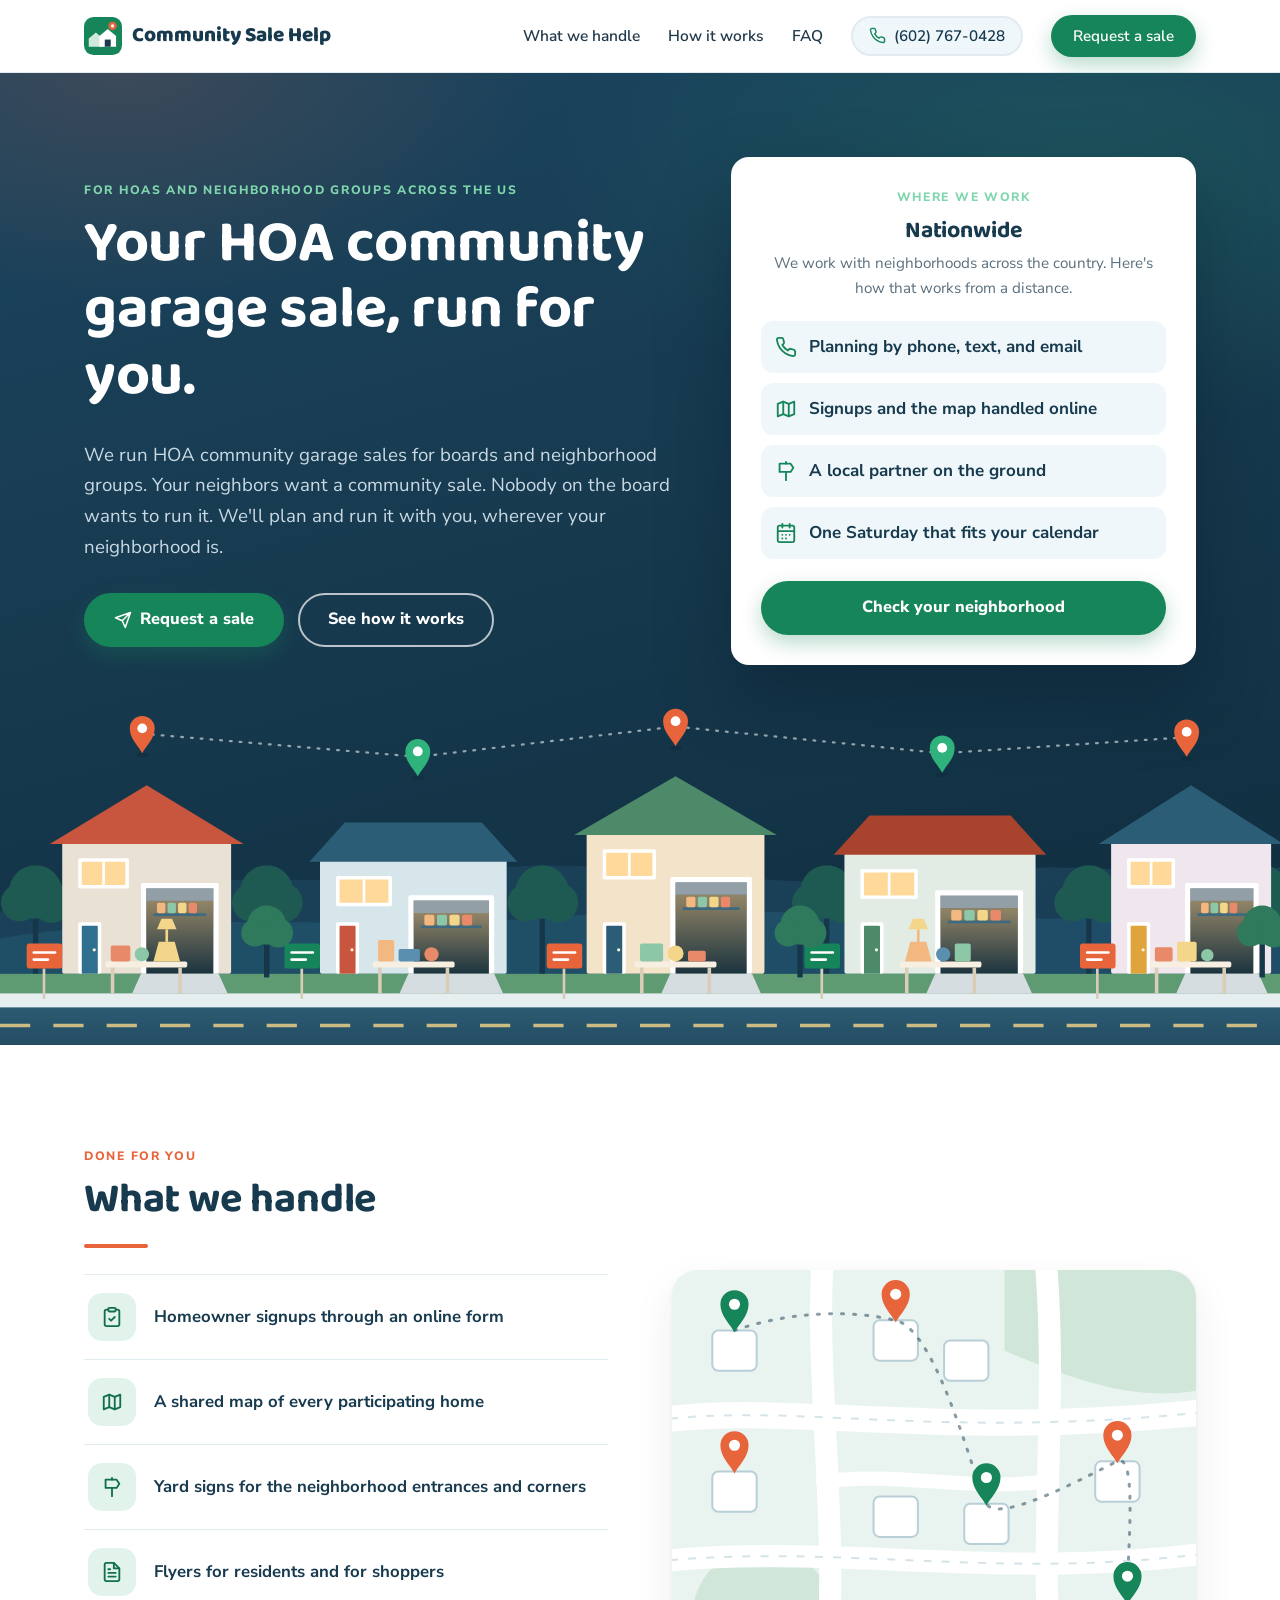
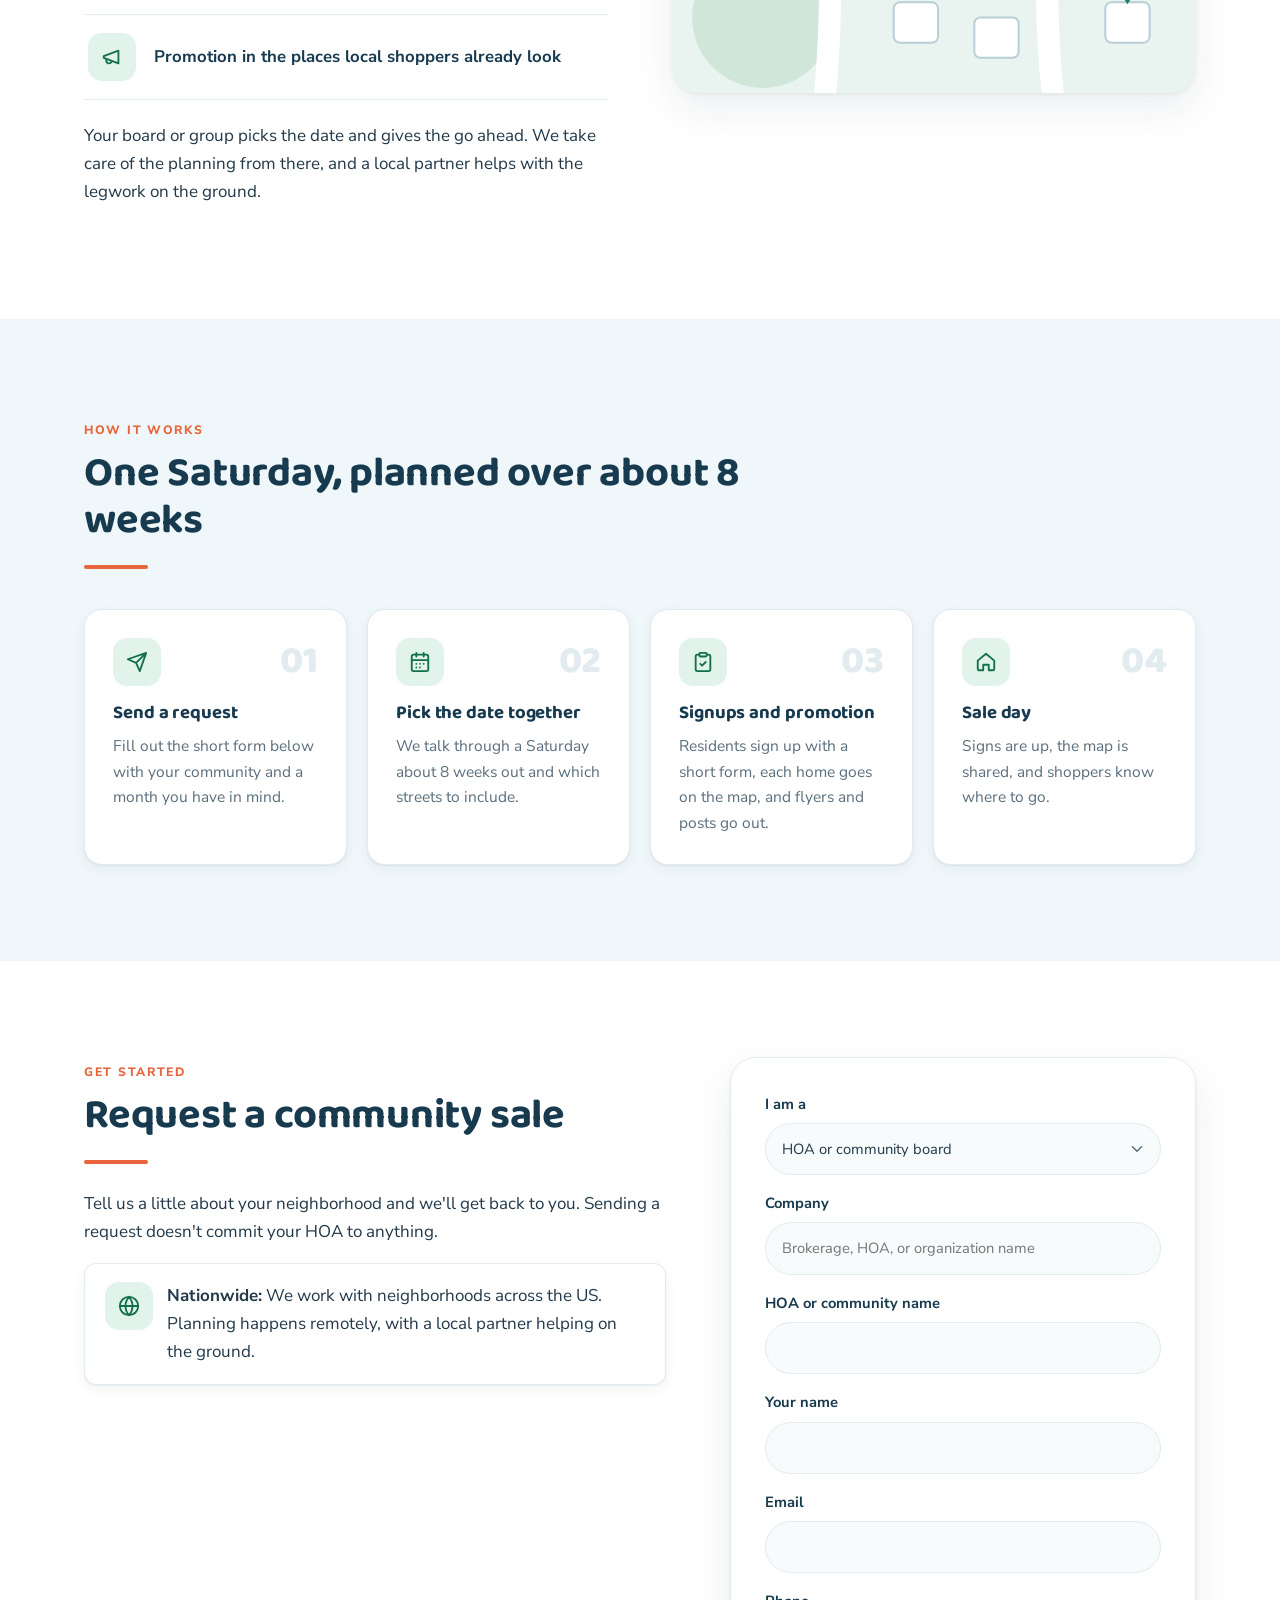
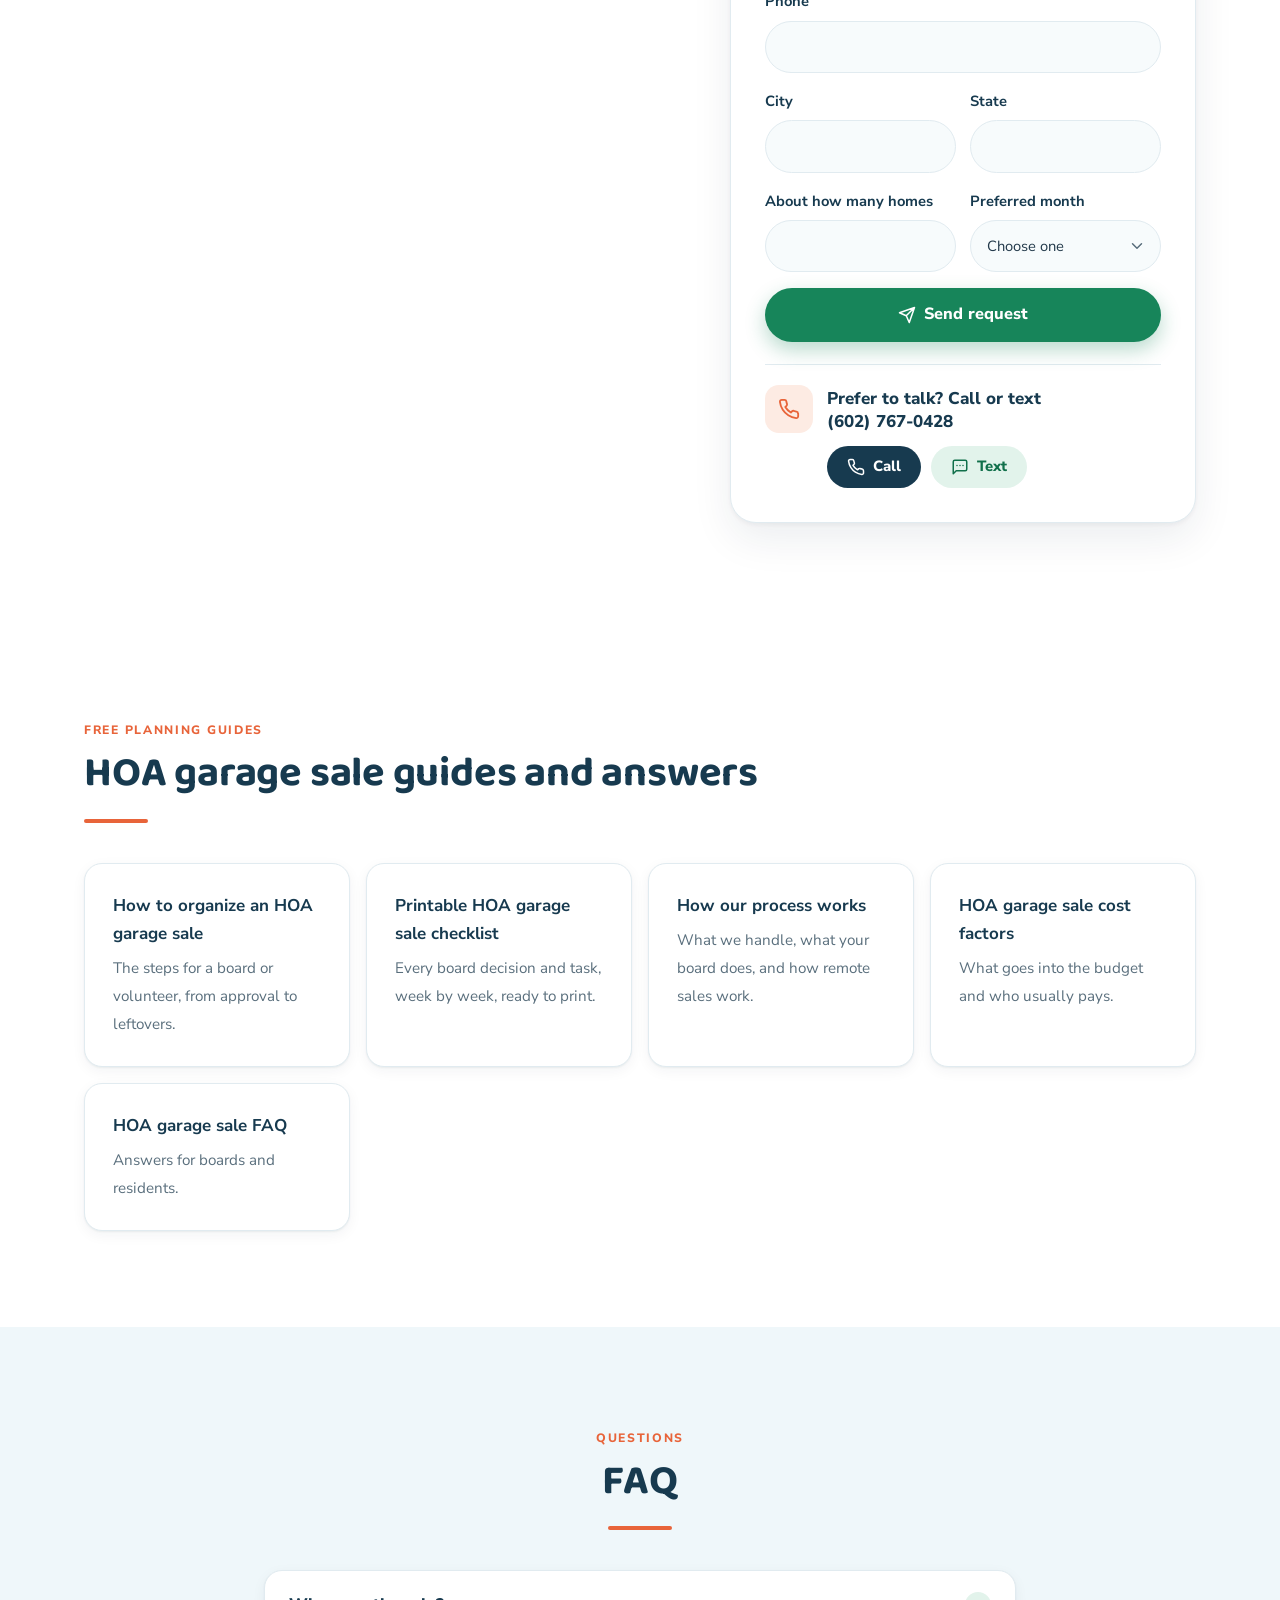
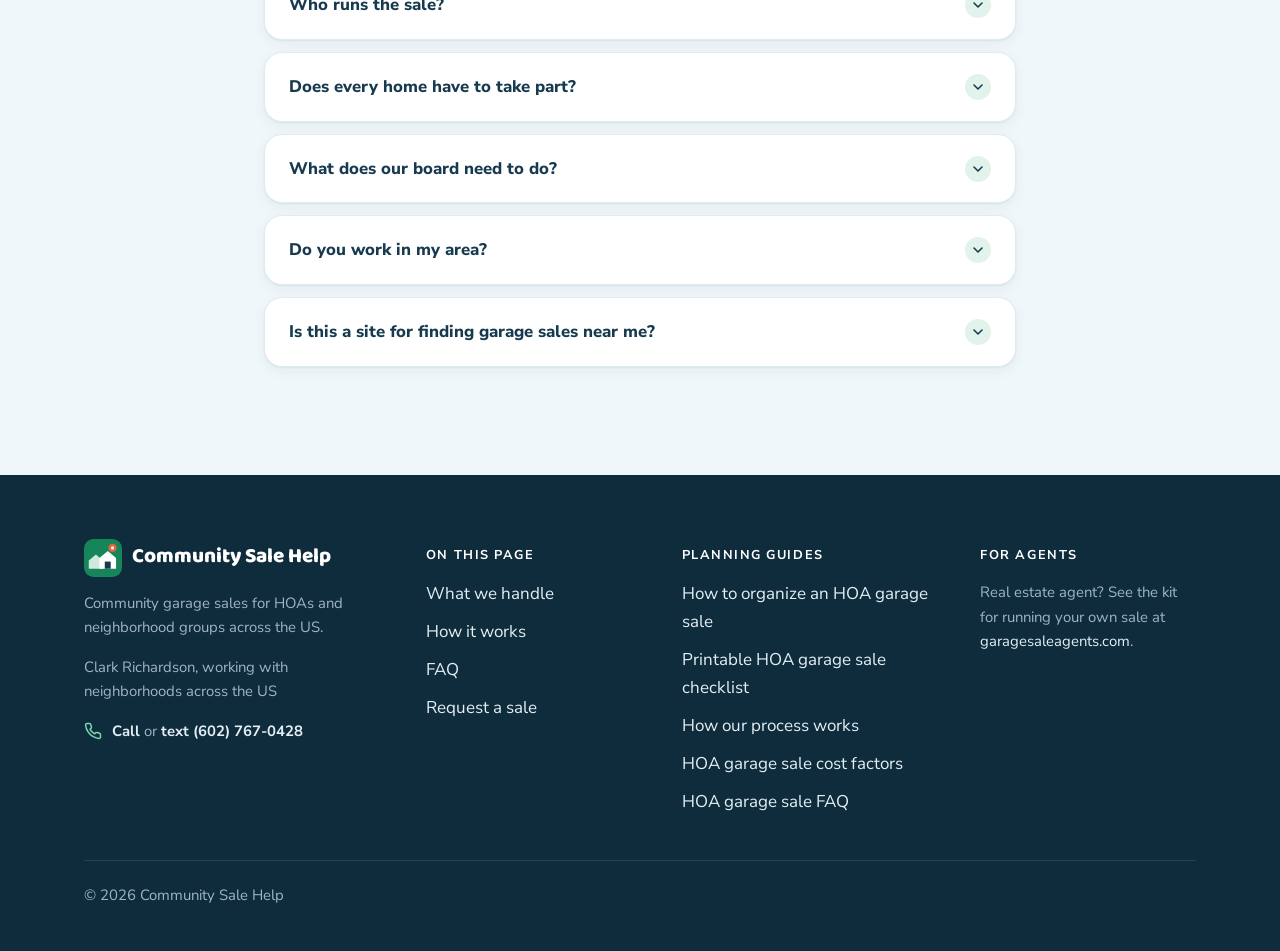
==== commit c7bc7e74: "Add 5 SEO guide pages, planning guides section and footer links, update sitemap and llms.txt" ====
--- a/index.html
+++ b/index.html
@@ -9,6 +9,7 @@
 <link rel="preload" href="fonts/baloo2.woff2" as="font" type="font/woff2" crossorigin>
 <link rel="preload" href="fonts/nunitosans.woff2" as="font" type="font/woff2" crossorigin>
 <link rel="stylesheet" href="styles.css">
+<link rel="stylesheet" href="article.css">
 <link rel="icon" href="assets/mark-hoa.svg" type="image/svg+xml">
 <link rel="icon" href="assets/favicon.png" type="image/png" sizes="48x48">
 <link rel="canonical" href="https://communitysalehelp.com/">
@@ -328,6 +329,23 @@
     </div>
   </section>
 
+  <section id="guides" class="section">
+    <div class="wrap">
+      <div class="section-head">
+        <p class="eyebrow">Free planning guides</p>
+        <h2>HOA garage sale guides and answers</h2>
+        <span class="bar"></span>
+      </div>
+      <div class="res-grid">
+        <a class="card" href="/how-to-organize-an-hoa-garage-sale/"><strong>How to organize an HOA garage sale</strong><span>The steps for a board or volunteer, from approval to leftovers.</span></a>
+        <a class="card" href="/hoa-garage-sale-checklist/"><strong>Printable HOA garage sale checklist</strong><span>Every board decision and task, week by week, ready to print.</span></a>
+        <a class="card" href="/how-it-works/"><strong>How our process works</strong><span>What we handle, what your board does, and how remote sales work.</span></a>
+        <a class="card" href="/hoa-garage-sale-cost/"><strong>HOA garage sale cost factors</strong><span>What goes into the budget and who usually pays.</span></a>
+        <a class="card" href="/faq/"><strong>HOA garage sale FAQ</strong><span>Answers for boards and residents.</span></a>
+      </div>
+    </div>
+  </section>
+
   <section id="faq" class="section section-ice">
     <div class="wrap narrow">
       <div class="section-head center" style="margin-left:auto;margin-right:auto">
@@ -375,6 +393,16 @@
         <a href="#how">How it works</a>
         <a href="#faq">FAQ</a>
         <a href="#request">Request a sale</a>
+      </nav>
+    </div>
+    <div>
+      <h4>Planning guides</h4>
+      <nav class="footer-nav" aria-label="Planning guides">
+        <a href="/how-to-organize-an-hoa-garage-sale/">How to organize an HOA garage sale</a>
+        <a href="/hoa-garage-sale-checklist/">Printable HOA garage sale checklist</a>
+        <a href="/how-it-works/">How our process works</a>
+        <a href="/hoa-garage-sale-cost/">HOA garage sale cost factors</a>
+        <a href="/faq/">HOA garage sale FAQ</a>
       </nav>
     </div>
     <div>
--- a/article.css
+++ b/article.css
@@ -0,0 +1,56 @@
+/* Styles for guide and resource pages. Loaded after styles.css. */
+.crumbs{font-size:.9rem;color:var(--muted);margin:0 0 14px}
+.crumbs a{color:inherit}
+.article-hero{padding:56px 0 30px;background:var(--ice)}
+.article-hero h1{margin:0 0 14px;font-size:clamp(2rem,4.4vw,3rem)}
+.article-hero .lede{max-width:760px}
+.byline{font-size:.9rem;color:var(--muted);margin:10px 0 0}
+.article{padding:40px 0 70px}
+.article .wrap{max-width:820px}
+.article h2{margin:42px 0 14px}
+.article h3{margin:26px 0 8px}
+.article p,.article li{line-height:1.7}
+.article ol,.article ul{padding-left:1.3em}
+.article li{margin:0 0 8px}
+.answer{background:#fff;border:1px solid var(--line);border-left:5px solid var(--accent);border-radius:14px;padding:18px 22px;margin:0 0 10px}
+.answer p{margin:0}
+.toc{background:var(--ice);border-radius:14px;padding:16px 22px;margin:22px 0}
+.toc p{margin:0 0 6px;font-weight:700}
+.toc ol{margin:0}
+.table-wrap{overflow-x:auto;margin:16px 0}
+.article table{border-collapse:collapse;width:100%;min-width:560px;font-size:.95rem;background:#fff}
+.article th,.article td{border:1px solid var(--line);padding:10px 12px;text-align:left;vertical-align:top}
+.article th{background:var(--ice)}
+.callout{background:#fff8ee;border:1px solid #f1d6ad;border-radius:14px;padding:14px 18px;margin:20px 0}
+.callout p{margin:0}
+.cta-box{background:var(--navy,#173a4f);color:#fff;border-radius:18px;padding:26px;margin:40px 0 10px}
+.cta-box h2{color:#fff;margin:0 0 8px}
+.cta-box p{color:#dce8ef}
+.cta-box .btn{margin:6px 8px 0 0}
+.cta-box a:not(.btn){color:#fff}
+.related{margin:36px 0 0}
+.related ul{list-style:none;padding:0;display:grid;gap:10px}
+.related a{font-weight:700}
+.sources{font-size:.92rem}
+.sources li{word-break:break-word}
+.checklist{list-style:none;padding-left:0}
+.checklist li{position:relative;padding-left:34px}
+.checklist li::before{content:"";position:absolute;left:0;top:.25em;width:20px;height:20px;border:2px solid var(--navy,#173a4f);border-radius:4px;background:#fff}
+.print-btn{margin:10px 0 0}
+.res-grid{display:grid;grid-template-columns:repeat(auto-fit,minmax(220px,1fr));gap:16px;margin-top:22px}
+.res-grid a.card{display:block;text-decoration:none;color:inherit}
+.res-grid a.card strong{display:block;color:var(--navy,#173a4f);margin-bottom:6px}
+.res-grid a.card span{color:var(--muted);font-size:.95rem}
+@media print{
+  .topbar,.footer,.callbar,.cta-box,.print-btn,.related,.crumbs{display:none !important}
+  body{padding:0 !important;background:#fff}
+  .article-hero{background:#fff;padding:0 0 10px}
+  .article{padding:0}
+  .checklist li{break-inside:avoid}
+  a{color:#000;text-decoration:none}
+}
+@media (min-width:981px){.footer-inner:has(> div:nth-child(4)){grid-template-columns:1.4fr 1fr 1.2fr 1fr}}
+.article-hero .lede{color:var(--ink);opacity:1}
+.article-hero .btn-outline{color:var(--navy);border-color:var(--navy);background:transparent}
+.article-hero .btn-outline:hover{background:var(--navy);color:#fff}
+.article-hero .hero-ctas{display:flex;flex-wrap:wrap;gap:12px;margin:18px 0 0}
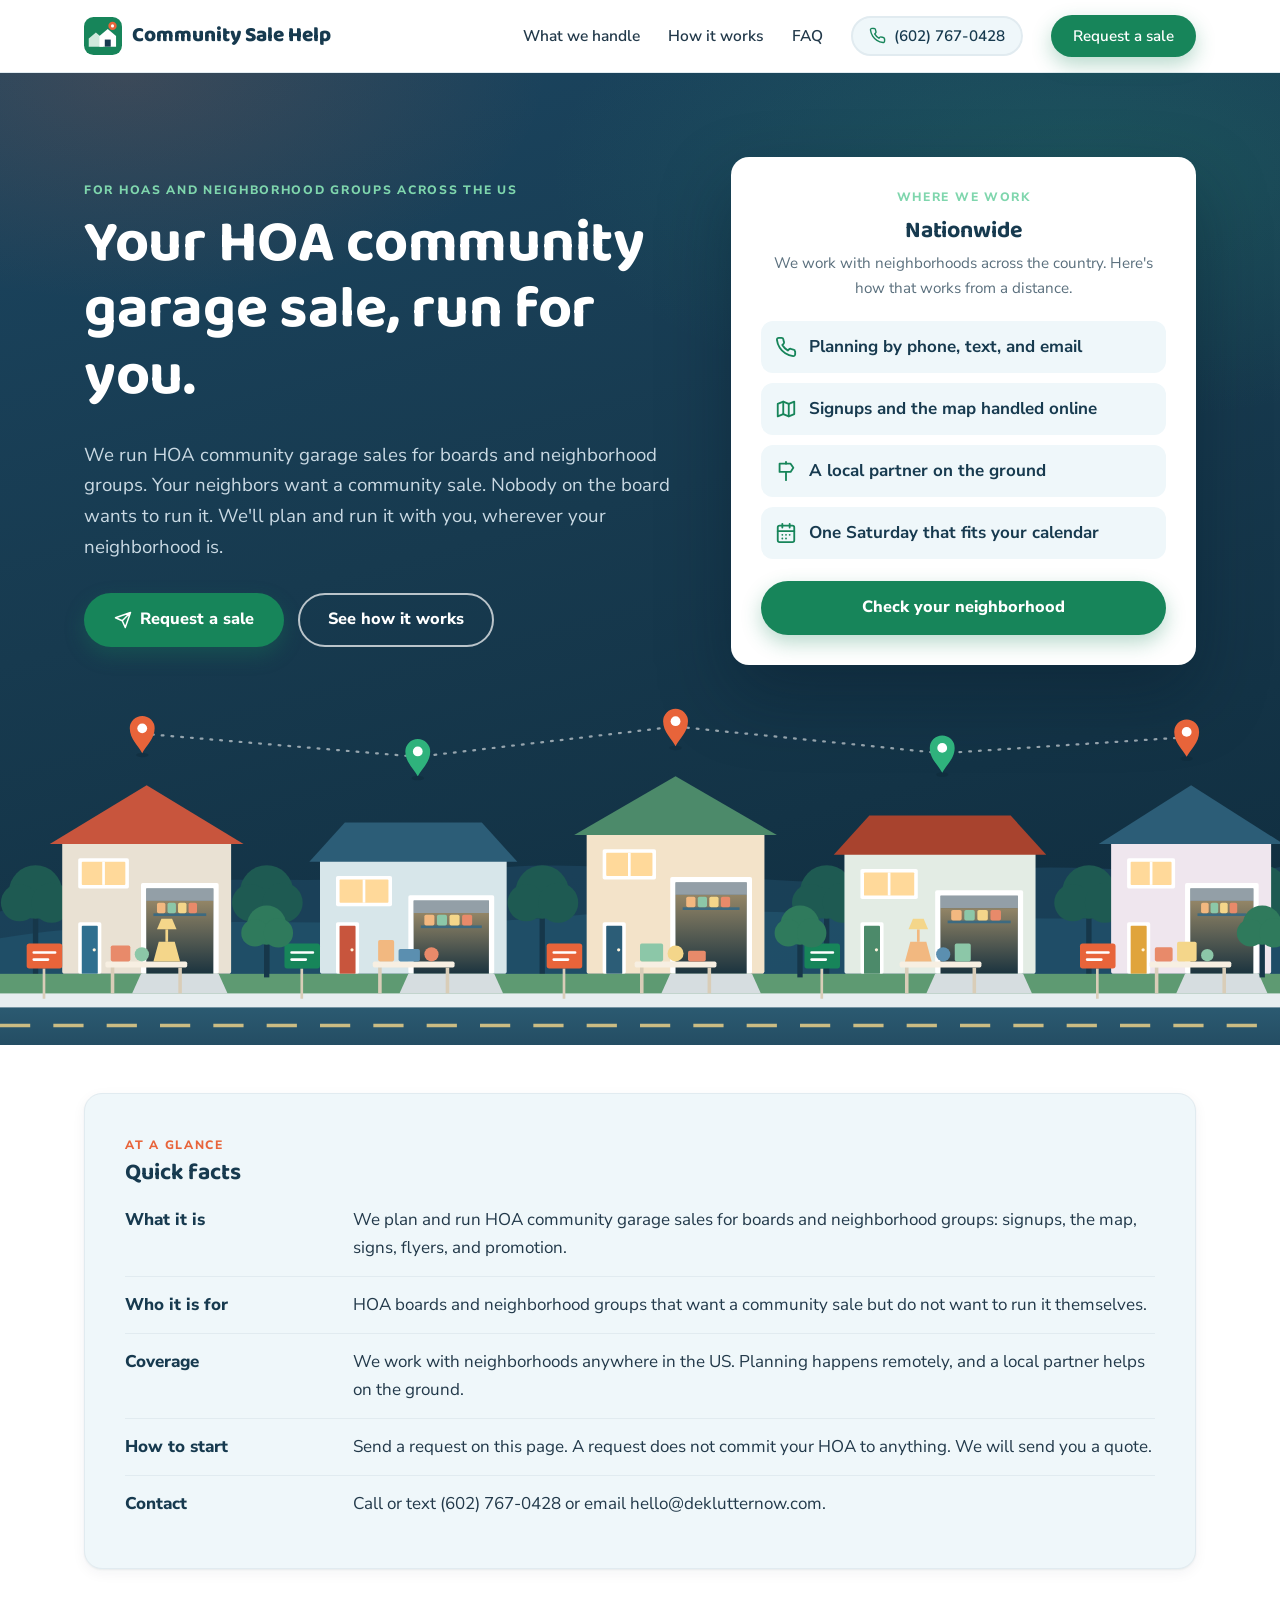
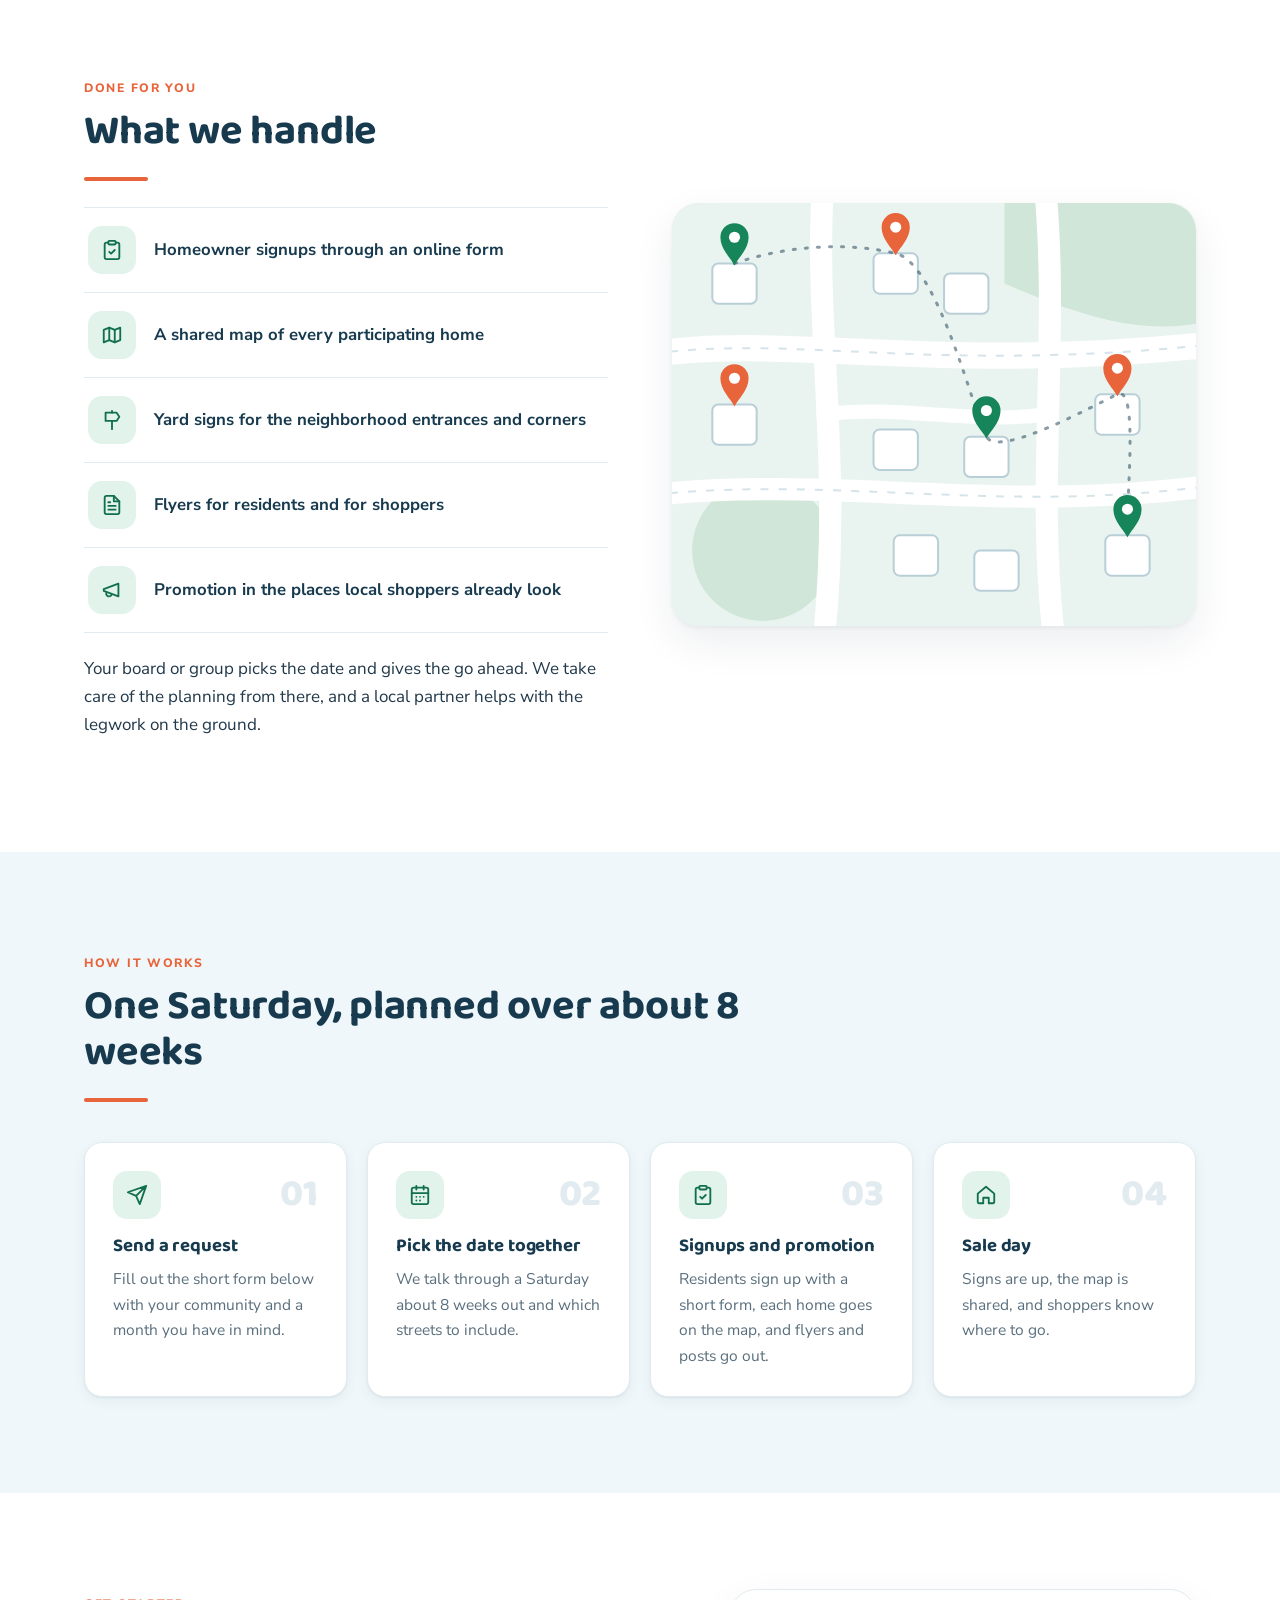
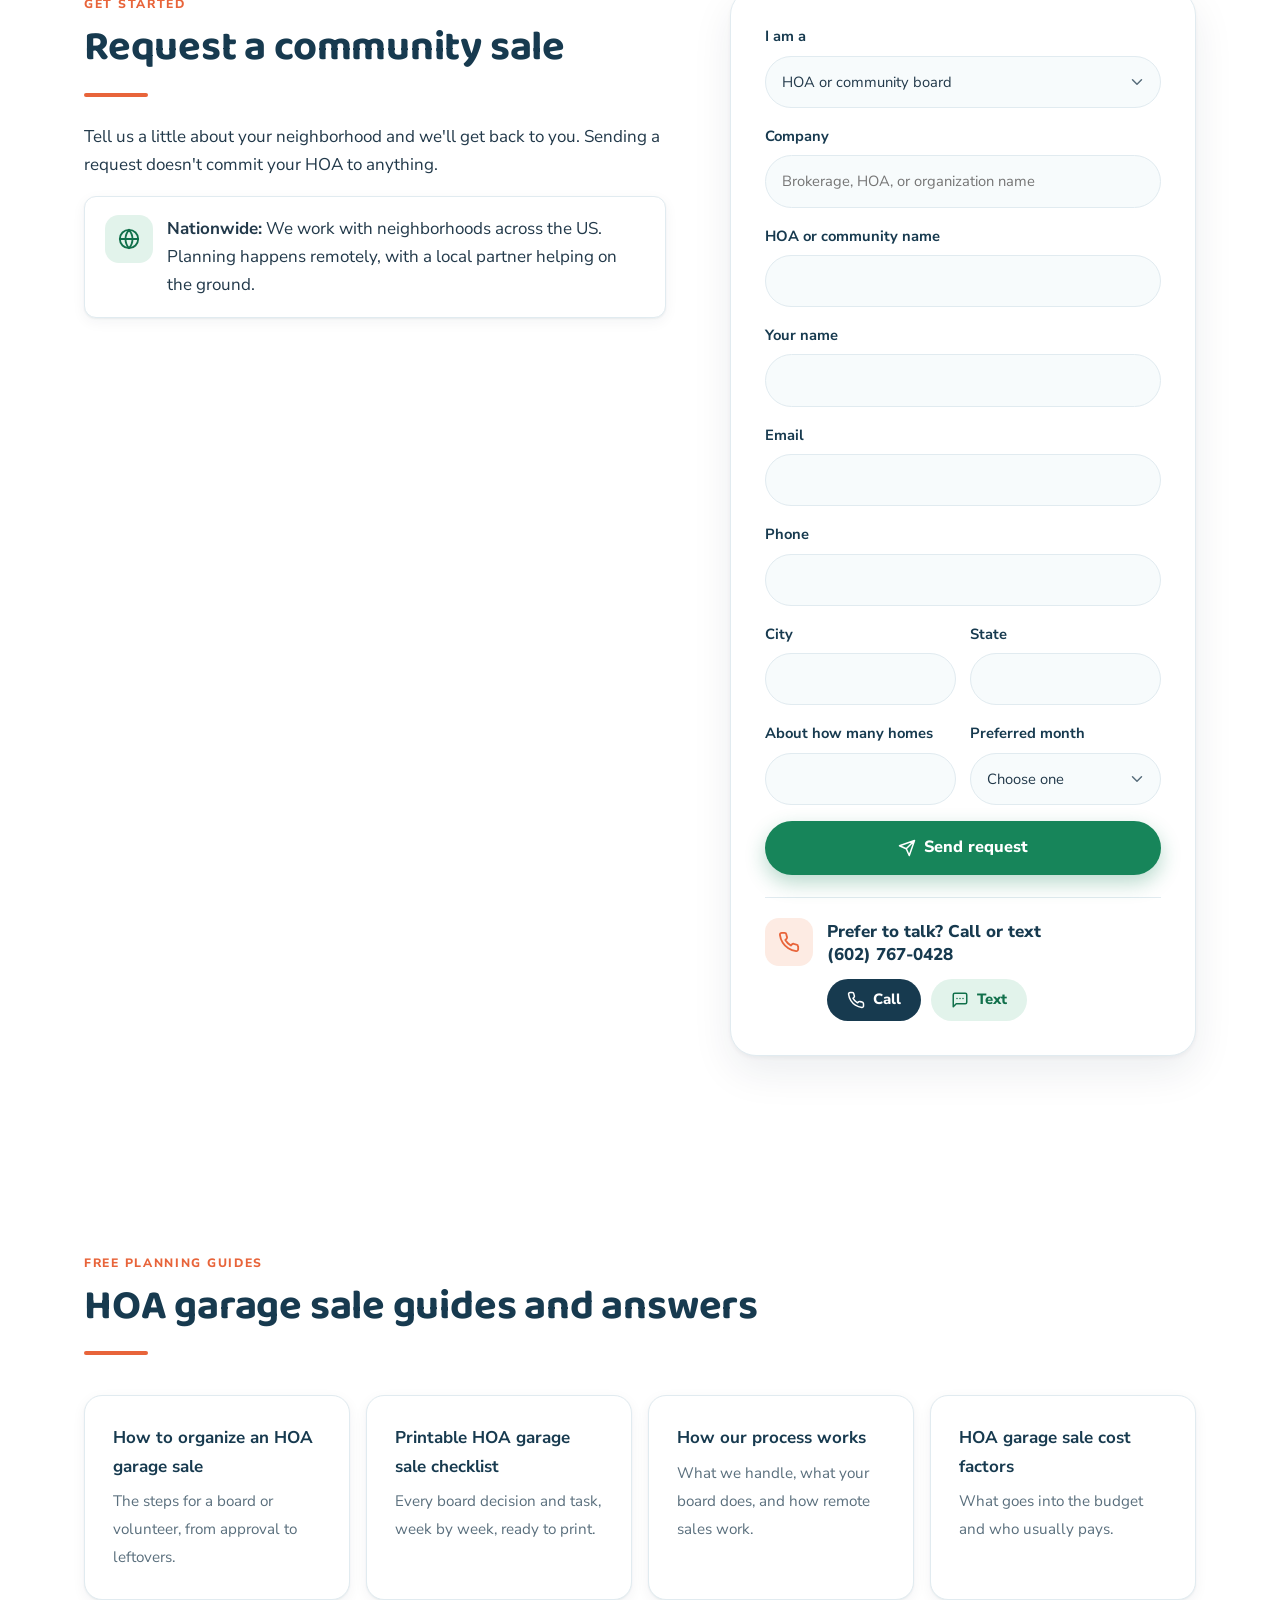
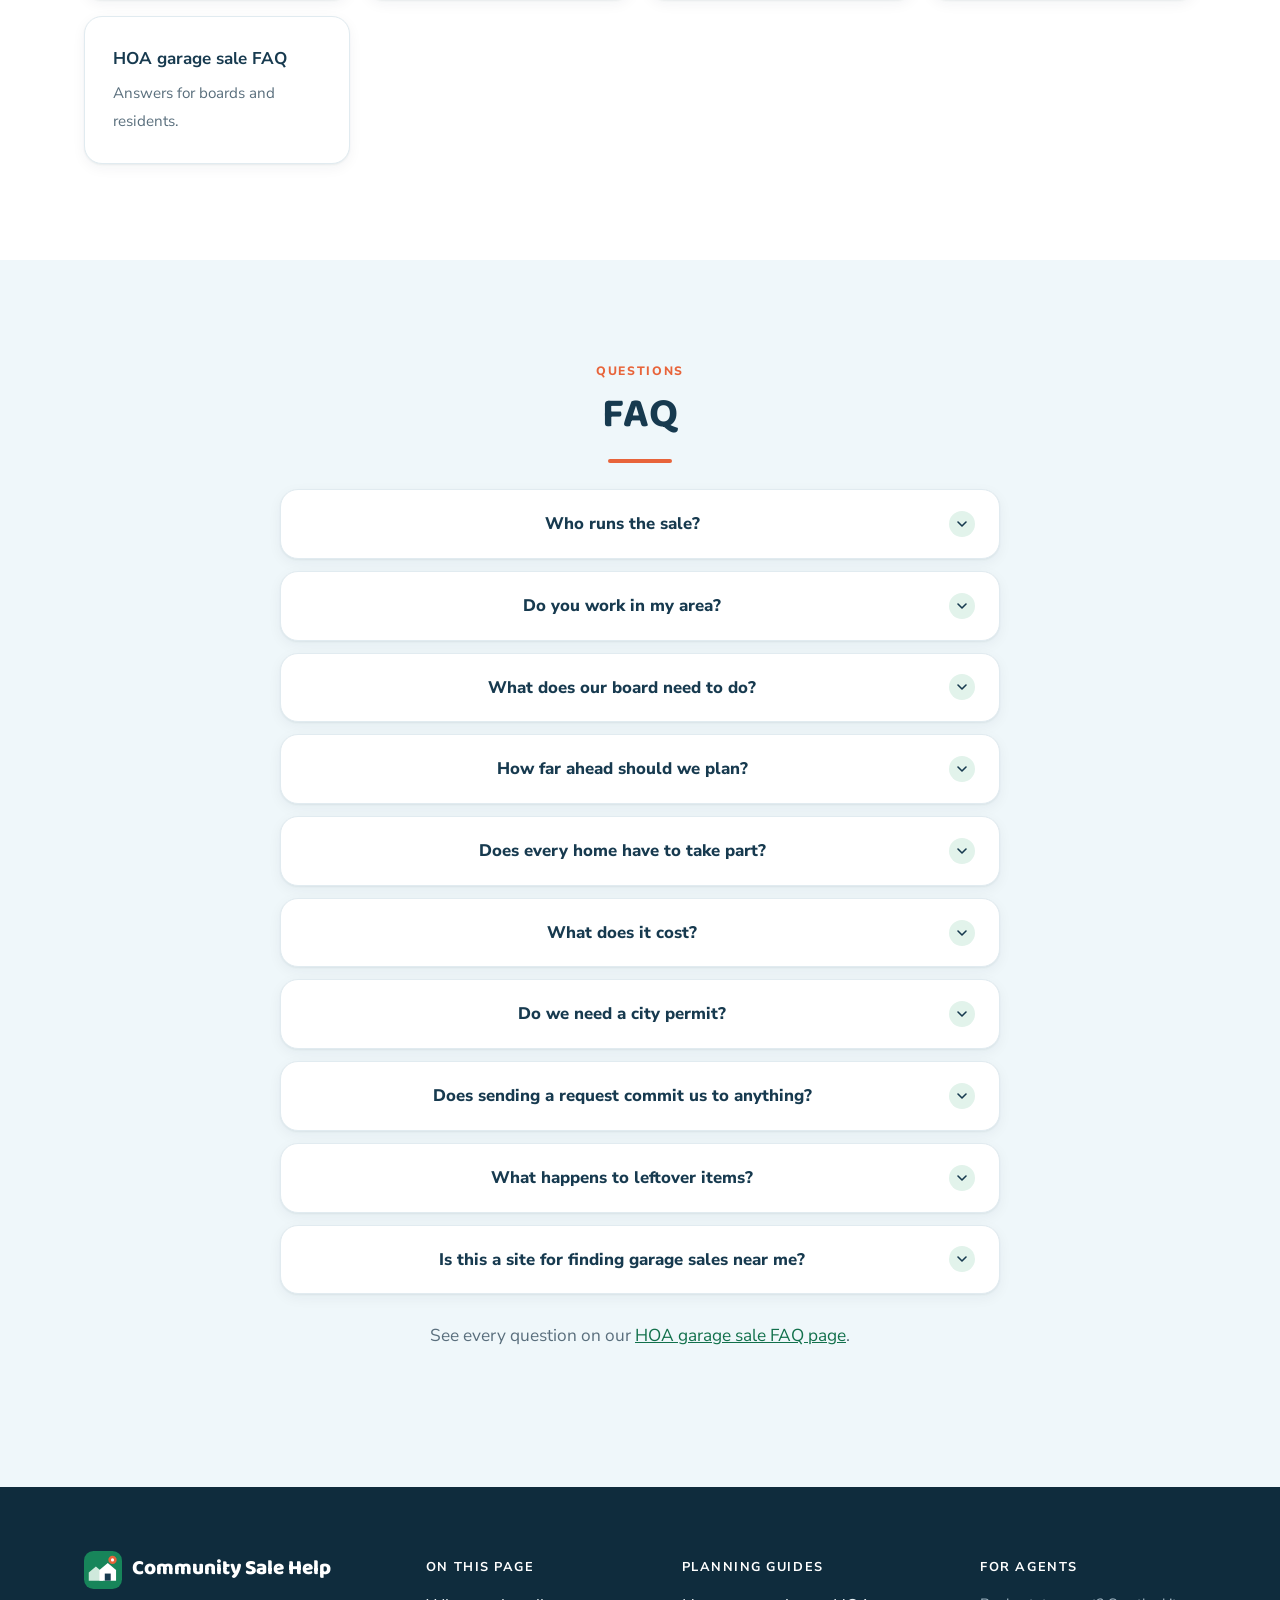
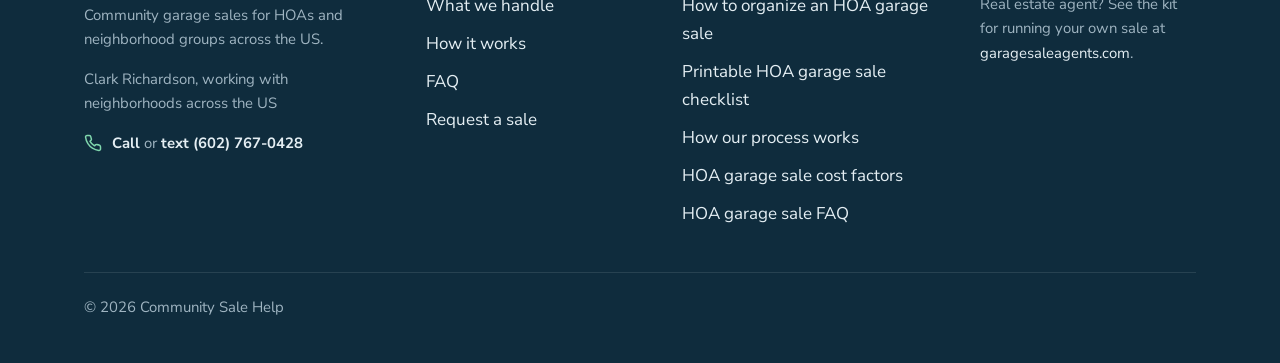
==== commit 41b31bb5: "Add facts block, expand FAQ for answer engines, complete Organization schema, allow Bingbot, and ref" ====
--- a/index.html
+++ b/index.html
@@ -38,7 +38,15 @@
       "name": "Community Sale Help",
       "url": "https://communitysalehelp.com/",
       "logo": "https://communitysalehelp.com/assets/logo.png",
-      "telephone": "+1 602 767 0428",
+      "telephone": "+1-602-767-0428",
+      "email": "hello@deklutternow.com",
+      "areaServed": {
+        "@type": "Country",
+        "name": "United States"
+      },
+      "sameAs": [
+        "https://www.facebook.com/profile.php?id=61595301242038"
+      ],
       "founder": {
         "@id": "https://communitysalehelp.com/#clark"
       }
@@ -89,6 +97,30 @@
     },
     {
       "@type": "Question",
+      "name": "Do you work in my area?",
+      "acceptedAnswer": {
+        "@type": "Answer",
+        "text": "We work with neighborhoods anywhere in the US. Planning happens remotely by phone, text, and email, and a local partner helps on the ground. Send a request and tell us where you are."
+      }
+    },
+    {
+      "@type": "Question",
+      "name": "What does our board need to do?",
+      "acceptedAnswer": {
+        "@type": "Answer",
+        "text": "Pick a date, give the go ahead, and help get the word to residents through your usual channels if you can."
+      }
+    },
+    {
+      "@type": "Question",
+      "name": "How far ahead should we plan?",
+      "acceptedAnswer": {
+        "@type": "Answer",
+        "text": "About 8 weeks before the sale date."
+      }
+    },
+    {
+      "@type": "Question",
       "name": "Does every home have to take part?",
       "acceptedAnswer": {
         "@type": "Answer",
@@ -97,18 +129,34 @@
     },
     {
       "@type": "Question",
-      "name": "What does our board need to do?",
-      "acceptedAnswer": {
-        "@type": "Answer",
-        "text": "Pick a date, give the go ahead, and help get the word to residents through your usual channels if you can."
-      }
-    },
-    {
-      "@type": "Question",
-      "name": "Do you work in my area?",
-      "acceptedAnswer": {
-        "@type": "Answer",
-        "text": "We work with neighborhoods anywhere in the US. Planning happens remotely by phone, text, and email, and a local partner helps on the ground. Send a request and tell us where you are."
+      "name": "What does it cost?",
+      "acceptedAnswer": {
+        "@type": "Answer",
+        "text": "It depends on your community and what you need. Send a request and we will send you a quote. A request does not commit your HOA to anything."
+      }
+    },
+    {
+      "@type": "Question",
+      "name": "Do we need a city permit?",
+      "acceptedAnswer": {
+        "@type": "Answer",
+        "text": "It depends on your city or county. Some require a permit for each home and some require nothing. We check your local rules as part of planning, and your board should check your governing documents too."
+      }
+    },
+    {
+      "@type": "Question",
+      "name": "Does sending a request commit us to anything?",
+      "acceptedAnswer": {
+        "@type": "Answer",
+        "text": "No. A request just starts the conversation."
+      }
+    },
+    {
+      "@type": "Question",
+      "name": "What happens to leftover items?",
+      "acceptedAnswer": {
+        "@type": "Answer",
+        "text": "Leftover items stay with each household unless your board arranges a donation pickup. A donation pickup is not one of the services we list on this page."
       }
     },
     {
@@ -161,7 +209,7 @@
     <nav class="nav" aria-label="Main">
       <a href="#handle">What we handle</a>
       <a href="#how">How it works</a>
-      <a href="#faq">FAQ</a>
+      <a href="/faq/">FAQ</a>
       <a class="btn btn-call" href="tel:+16027670428" aria-label="Call (602) 767-0428"><svg class="icon" aria-hidden="true"><use href="#i-phone"/></svg><span class="call-num">(602) 767-0428</span><span class="call-short">Call</span></a>
       <a class="btn btn-primary nav-cta" href="#request">Request a sale</a>
     </nav>
@@ -197,6 +245,38 @@
     </div>
     <div class="hero-art"><img src="assets/street.svg" alt="Illustration of a neighborhood street with open garages, sale tables, and map pins above the homes" width="1440" height="380"></div>
   </section>
+
+  <section class="facts-band" aria-labelledby="facts-heading" id="facts">
+    <div class="wrap">
+      <aside class="facts">
+        <p class="eyebrow">At a glance</p>
+        <h2 id="facts-heading">Quick facts</h2>
+        <dl>
+          <div class="fact">
+            <dt>What it is</dt>
+            <dd>We plan and run HOA community garage sales for boards and neighborhood groups: signups, the map, signs, flyers, and promotion.</dd>
+          </div>
+          <div class="fact">
+            <dt>Who it is for</dt>
+            <dd>HOA boards and neighborhood groups that want a community sale but do not want to run it themselves.</dd>
+          </div>
+          <div class="fact">
+            <dt>Coverage</dt>
+            <dd>We work with neighborhoods anywhere in the US. Planning happens remotely, and a local partner helps on the ground.</dd>
+          </div>
+          <div class="fact">
+            <dt>How to start</dt>
+            <dd>Send a request on this page. A request does not commit your HOA to anything. We will send you a quote.</dd>
+          </div>
+          <div class="fact">
+            <dt>Contact</dt>
+            <dd>Call or text (602) 767-0428 or email hello@deklutternow.com.</dd>
+          </div>
+        </dl>
+      </aside>
+    </div>
+  </section>
+
 
   <section id="handle" class="section">
     <div class="wrap two-col even">
@@ -352,27 +432,49 @@
         <p class="eyebrow">Questions</p>
         <h2>FAQ</h2>
         <span class="bar"></span>
-      </div>
+      
+
       <details>
         <summary>Who runs the sale?</summary>
         <p>We do. We coordinate everything remotely, a local partner helps on the ground, and you'll deal with us directly.</p>
       </details>
       <details>
+        <summary>Do you work in my area?</summary>
+        <p>We work with neighborhoods anywhere in the US. Planning happens remotely by phone, text, and email, and a local partner helps on the ground. Send a request and tell us where you are.</p>
+      </details>
+      <details>
+        <summary>What does our board need to do?</summary>
+        <p>Pick a date, give the go ahead, and help get the word to residents through your usual channels if you can.</p>
+      </details>
+      <details>
+        <summary>How far ahead should we plan?</summary>
+        <p>About 8 weeks before the sale date.</p>
+      </details>
+      <details>
         <summary>Does every home have to take part?</summary>
         <p>No. Signing up is up to each household. Only the homes that sign up go on the map.</p>
       </details>
       <details>
-        <summary>What does our board need to do?</summary>
-        <p>Pick a date, give the go ahead, and help get the word to residents through your usual channels if you can.</p>
-      </details>
-      <details>
-        <summary>Do you work in my area?</summary>
-        <p>We work with neighborhoods anywhere in the US. Planning happens remotely by phone, text, and email, and a local partner helps on the ground. Send a request and tell us where you are.</p>
+        <summary>What does it cost?</summary>
+        <p>It depends on your community and what you need. Send a request and we will send you a quote. A request does not commit your HOA to anything.</p>
+      </details>
+      <details>
+        <summary>Do we need a city permit?</summary>
+        <p>It depends on your city or county. Some require a permit for each home and some require nothing. We check your local rules as part of planning, and your board should check your governing documents too.</p>
+      </details>
+      <details>
+        <summary>Does sending a request commit us to anything?</summary>
+        <p>No. A request just starts the conversation.</p>
+      </details>
+      <details>
+        <summary>What happens to leftover items?</summary>
+        <p>Leftover items stay with each household unless your board arranges a donation pickup. A donation pickup is not one of the services we list on this page.</p>
       </details>
       <details>
         <summary>Is this a site for finding garage sales near me?</summary>
         <p>No. This is for HOAs and neighborhood groups who want a community sale organized for them.</p>
       </details>
+      <p class="faq-more">See every question on our <a href="/faq/">HOA garage sale FAQ page</a>.</p>
     </div>
   </section>
 
--- a/styles.css
+++ b/styles.css
@@ -260,6 +260,23 @@
   .brand{min-width:0}
   .brand span{overflow:hidden;text-overflow:ellipsis}
 }
+/* Facts block: plain text an answer engine can quote */
+.facts-band{padding:48px 0 8px}
+.facts{background:var(--ice);border:1px solid var(--line);border-radius:var(--r);padding:36px 40px;box-shadow:var(--shadow-sm)}
+.facts .eyebrow{margin-bottom:.45em}
+.facts h2{font-size:1.45rem;margin:0 0 8px}
+.facts dl{margin:16px 0 0}
+.facts .fact{display:grid;grid-template-columns:minmax(140px,200px) 1fr;gap:8px 28px;padding:14px 0;border-top:1px solid var(--line)}
+.facts .fact:first-of-type{border-top:0;padding-top:4px}
+.facts dt{font-weight:800;color:var(--navy);margin:0}
+.facts dd{margin:0;color:var(--ink)}
+.faq-more{margin:28px 0 0;text-align:center}
+@media (max-width:700px){
+  .facts{padding:26px 20px}
+  .facts-band{padding:32px 0 0}
+  .facts .fact{grid-template-columns:1fr;gap:4px}
+}
+
 @media (prefers-reduced-motion:reduce){*{transition:none!important;scroll-behavior:auto!important}}
 
 /* Mobile call and text bar */
